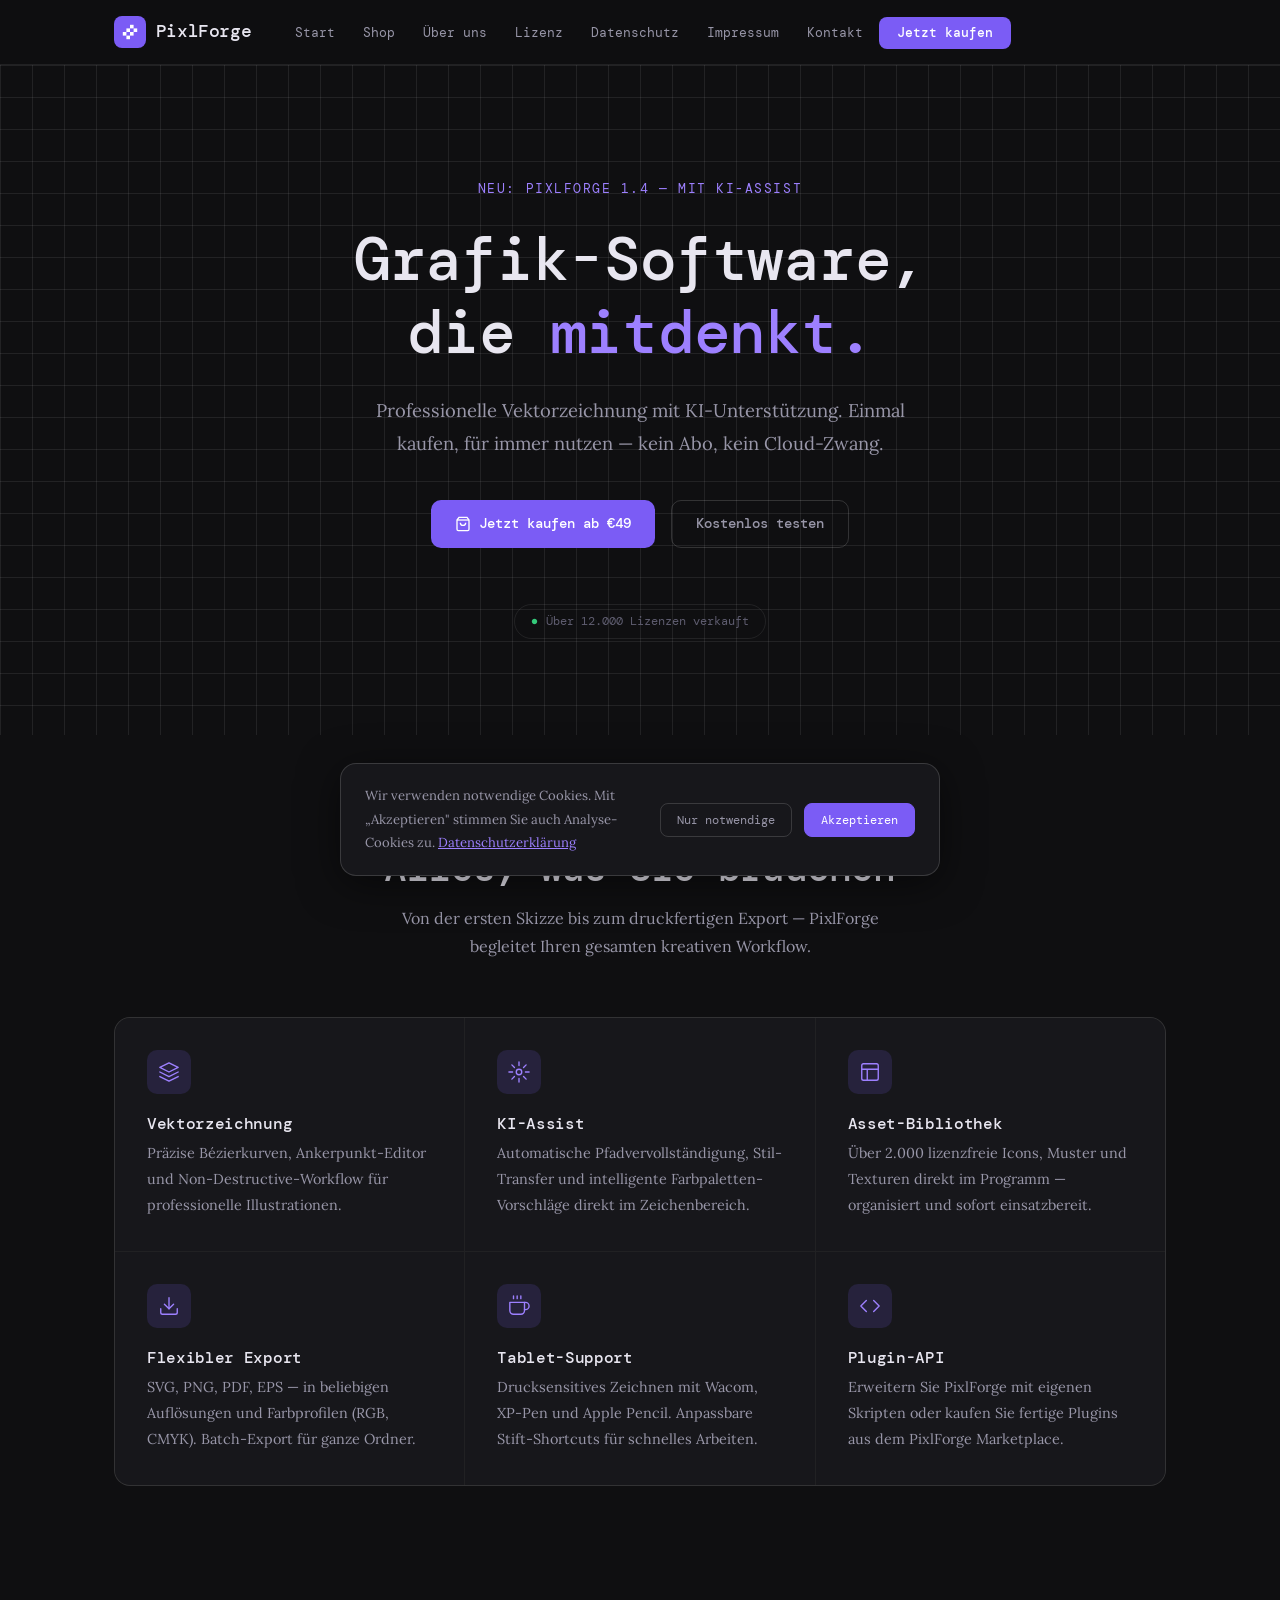
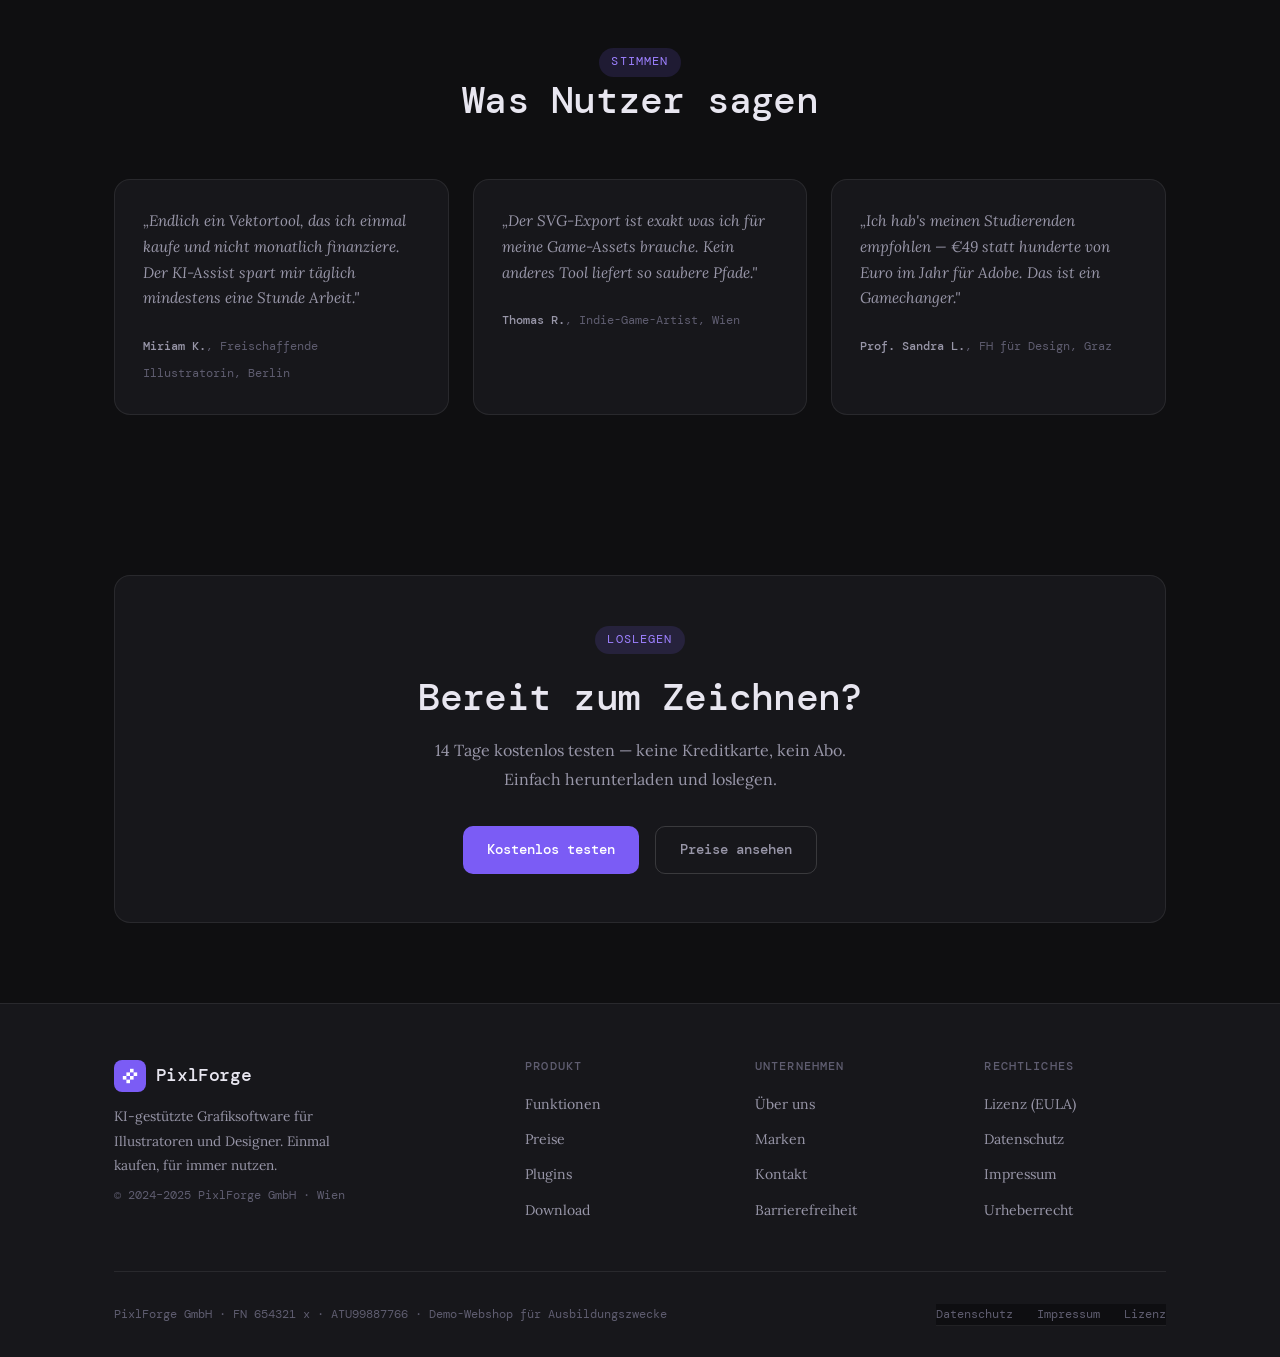
==== index.html @ 5d40f2c4 "Add files via upload zweiter upload" ====
<!DOCTYPE html>
<html lang="de">
<head>
  <meta charset="UTF-8">
  <meta name="viewport" content="width=device-width, initial-scale=1.0">
  <title>PixlForge – KI-Grafiksoftware für Illustratoren</title>
  <meta name="description" content="PixlForge ist eine KI-gestützte Vektorgrafik-Software für Illustratoren, Designer und Game-Artists. Einmaliger Kauf, kein Abo.">
  <meta name="theme-color" content="#7b5cf5">

  <!-- Open Graph -->
  <meta property="og:title"       content="PixlForge – KI-Grafiksoftware">
  <meta property="og:description" content="Professionelle Vektorzeichnung mit KI-Assist. Einmal kaufen, für immer nutzen.">
  <meta property="og:type"        content="website">
  <meta property="og:locale"      content="de_AT">

  <!-- Fonts -->
  <link rel="preconnect" href="https://fonts.googleapis.com">
  <link rel="preconnect" href="https://fonts.gstatic.com" crossorigin>
  <link href="https://fonts.googleapis.com/css2?family=DM+Mono:wght@300;400;500&family=Lora:ital,wght@0,400;0,500;1,400&display=swap" rel="stylesheet">

  <!-- Stylesheet -->
  <link rel="stylesheet" href="css/style.css">
</head>

<body>

<!-- ═══════════════════════════════════════════════════════════════
     SKIP LINK (WCAG 2.2 AA — 2.4.1)
═══════════════════════════════════════════════════════════════ -->
<a class="skip-link" href="#main-content">Zum Hauptinhalt springen</a>

<!-- ═══════════════════════════════════════════════════════════════
     NAVIGATION
═══════════════════════════════════════════════════════════════ -->
<nav role="navigation" aria-label="Hauptnavigation">
  <div class="nav-inner">
    <a class="nav-logo" href="#" onclick="showPage('home')" aria-label="PixlForge – Startseite">
      <div class="nav-logo-icon" aria-hidden="true">
        <svg viewBox="0 0 20 20" xmlns="http://www.w3.org/2000/svg">
          <rect x="2" y="10" width="4" height="4"/>
          <rect x="6"  y="6"  width="4" height="4"/>
          <rect x="10" y="2"  width="4" height="4"/>
          <rect x="14" y="6"  width="4" height="4"/>
          <rect x="10" y="10" width="4" height="4"/>
          <rect x="6"  y="14" width="4" height="4"/>
        </svg>
      </div>
      PixlForge
    </a>

    <button class="nav-toggle"
            aria-expanded="false"
            aria-controls="nav-links"
            aria-label="Menü öffnen"
            onclick="toggleNav(this)">☰</button>

    <ul class="nav-links" id="nav-links" role="list">
      <li><a href="#" data-page="home"        onclick="showPage('home')"        aria-current="page">Start</a></li>
      <li><a href="#" data-page="shop"        onclick="showPage('shop')">Shop</a></li>
      <li><a href="#" data-page="about"       onclick="showPage('about')">Über uns</a></li>
      <li><a href="#" data-page="lizenz"      onclick="showPage('lizenz')">Lizenz</a></li>
      <li><a href="#" data-page="datenschutz" onclick="showPage('datenschutz')">Datenschutz</a></li>
      <li><a href="#" data-page="impressum"   onclick="showPage('impressum')">Impressum</a></li>
      <li><a href="#" data-page="kontakt"     onclick="showPage('kontakt')">Kontakt</a></li>
      <li><a href="#" class="nav-cta"         onclick="showPage('shop')">Jetzt kaufen</a></li>
    </ul>
  </div>
</nav>

<!-- ═══════════════════════════════════════════════════════════════
     MAIN
═══════════════════════════════════════════════════════════════ -->
<main id="main-content">

<!-- ╔═══════════════════════════════════════════════════════════╗
     ║  PAGE: HOME                                               ║
     ╚═══════════════════════════════════════════════════════════╝ -->
<div id="page-home" class="page active" role="region" aria-label="Startseite">

  <!-- Hero -->
  <div class="pixel-bg">
    <section class="hero container">
      <p class="hero-eyebrow" aria-label="Neuigkeit">Neu: PixlForge 1.4 — mit KI-Assist</p>
      <h1>Grafik-Software,<br>die <em>mitdenkt.</em></h1>
      <p class="hero-sub">
        Professionelle Vektorzeichnung mit KI-Unterstützung.
        Einmal kaufen, für immer nutzen — kein Abo, kein Cloud-Zwang.
      </p>
      <div class="hero-actions">
        <a href="#" class="btn btn-primary" onclick="showPage('shop')">
          <svg width="16" height="16" viewBox="0 0 24 24" fill="none" stroke="currentColor" stroke-width="2" aria-hidden="true">
            <path d="M6 2L3 6v14a2 2 0 002 2h14a2 2 0 002-2V6l-3-4z"/>
            <line x1="3" y1="6" x2="21" y2="6"/>
            <path d="M16 10a4 4 0 01-8 0"/>
          </svg>
          Jetzt kaufen ab €49
        </a>
        <a href="#" class="btn btn-ghost" onclick="showPage('shop')">Kostenlos testen</a>
      </div>
      <div class="hero-badge" role="note">
        <span class="dot" aria-hidden="true">●</span>
        <span class="sr-only">Status:</span>
        Über 12.000 Lizenzen verkauft
      </div>
    </section>
  </div>

  <!-- Features -->
  <section>
    <div class="container">
      <div class="section-header">
        <p class="label" aria-hidden="true">Funktionen</p>
        <h2>Alles, was Sie brauchen</h2>
        <p>Von der ersten Skizze bis zum druckfertigen Export — PixlForge begleitet Ihren gesamten kreativen Workflow.</p>
      </div>
      <div class="feature-grid" role="list">

        <article class="feature-card" role="listitem">
          <div class="feature-icon" aria-hidden="true">
            <svg viewBox="0 0 24 24"><path d="M12 2L2 7l10 5 10-5-10-5z"/><path d="M2 17l10 5 10-5"/><path d="M2 12l10 5 10-5"/></svg>
          </div>
          <h3>Vektorzeichnung</h3>
          <p>Präzise Bézierkurven, Ankerpunkt-Editor und Non-Destructive-Workflow für professionelle Illustrationen.</p>
        </article>

        <article class="feature-card" role="listitem">
          <div class="feature-icon" aria-hidden="true">
            <svg viewBox="0 0 24 24"><circle cx="12" cy="12" r="3"/><path d="M12 1v4M12 19v4M4.22 4.22l2.83 2.83M16.95 16.95l2.83 2.83M1 12h4M19 12h4M4.22 19.78l2.83-2.83M16.95 7.05l2.83-2.83"/></svg>
          </div>
          <h3>KI-Assist</h3>
          <p>Automatische Pfadvervollständigung, Stil-Transfer und intelligente Farbpaletten-Vorschläge direkt im Zeichenbereich.</p>
        </article>

        <article class="feature-card" role="listitem">
          <div class="feature-icon" aria-hidden="true">
            <svg viewBox="0 0 24 24"><rect x="3" y="3" width="18" height="18" rx="2"/><path d="M3 9h18M9 21V9"/></svg>
          </div>
          <h3>Asset-Bibliothek</h3>
          <p>Über 2.000 lizenzfreie Icons, Muster und Texturen direkt im Programm — organisiert und sofort einsatzbereit.</p>
        </article>

        <article class="feature-card" role="listitem">
          <div class="feature-icon" aria-hidden="true">
            <svg viewBox="0 0 24 24"><path d="M21 15v4a2 2 0 01-2 2H5a2 2 0 01-2-2v-4"/><polyline points="7 10 12 15 17 10"/><line x1="12" y1="15" x2="12" y2="3"/></svg>
          </div>
          <h3>Flexibler Export</h3>
          <p>SVG, PNG, PDF, EPS — in beliebigen Auflösungen und Farbprofilen (RGB, CMYK). Batch-Export für ganze Ordner.</p>
        </article>

        <article class="feature-card" role="listitem">
          <div class="feature-icon" aria-hidden="true">
            <svg viewBox="0 0 24 24"><path d="M18 8h1a4 4 0 010 8h-1"/><path d="M2 8h16v9a4 4 0 01-4 4H6a4 4 0 01-4-4V8z"/><line x1="6" y1="1" x2="6" y2="4"/><line x1="10" y1="1" x2="10" y2="4"/><line x1="14" y1="1" x2="14" y2="4"/></svg>
          </div>
          <h3>Tablet-Support</h3>
          <p>Drucksensitives Zeichnen mit Wacom, XP-Pen und Apple Pencil. Anpassbare Stift-Shortcuts für schnelles Arbeiten.</p>
        </article>

        <article class="feature-card" role="listitem">
          <div class="feature-icon" aria-hidden="true">
            <svg viewBox="0 0 24 24"><polyline points="16 18 22 12 16 6"/><polyline points="8 6 2 12 8 18"/></svg>
          </div>
          <h3>Plugin-API</h3>
          <p>Erweitern Sie PixlForge mit eigenen Skripten oder kaufen Sie fertige Plugins aus dem PixlForge Marketplace.</p>
        </article>

      </div>
    </div>
  </section>

  <!-- Testimonials -->
  <section>
    <div class="container">
      <div class="section-header">
        <p class="label" aria-hidden="true">Stimmen</p>
        <h2>Was Nutzer sagen</h2>
      </div>
      <div class="testimonial-grid">
        <article class="testimonial">
          <blockquote>„Endlich ein Vektortool, das ich einmal kaufe und nicht monatlich finanziere. Der KI-Assist spart mir täglich mindestens eine Stunde Arbeit."</blockquote>
          <cite><strong>Miriam K.</strong>, Freischaffende Illustratorin, Berlin</cite>
        </article>
        <article class="testimonial">
          <blockquote>„Der SVG-Export ist exakt was ich für meine Game-Assets brauche. Kein anderes Tool liefert so saubere Pfade."</blockquote>
          <cite><strong>Thomas R.</strong>, Indie-Game-Artist, Wien</cite>
        </article>
        <article class="testimonial">
          <blockquote>„Ich hab's meinen Studierenden empfohlen — €49 statt hunderte von Euro im Jahr für Adobe. Das ist ein Gamechanger."</blockquote>
          <cite><strong>Prof. Sandra L.</strong>, FH für Design, Graz</cite>
        </article>
      </div>
    </div>
  </section>

  <!-- CTA -->
  <section>
    <div class="container">
      <div style="background:var(--bg2);border:1px solid var(--border);border-radius:var(--radius-lg);padding:3rem;text-align:center;">
        <p class="label" aria-hidden="true">Loslegen</p>
        <h2 style="margin-bottom:1rem;color:var(--text);">Bereit zum Zeichnen?</h2>
        <p style="max-width:420px;margin:0 auto 2rem;">14 Tage kostenlos testen — keine Kreditkarte, kein Abo. Einfach herunterladen und loslegen.</p>
        <div style="display:flex;gap:1rem;justify-content:center;flex-wrap:wrap;">
          <a href="#" class="btn btn-primary" onclick="showPage('shop')">Kostenlos testen</a>
          <a href="#" class="btn btn-ghost"   onclick="showPage('shop')">Preise ansehen</a>
        </div>
      </div>
    </div>
  </section>

</div><!-- /page-home -->


<!-- ╔═══════════════════════════════════════════════════════════╗
     ║  PAGE: SHOP                                               ║
     ╚═══════════════════════════════════════════════════════════╝ -->
<div id="page-shop" class="page" role="region" aria-label="Shop">
  <section>
    <div class="container">
      <div class="section-header" style="padding-top:3rem;">
        <p class="label" aria-hidden="true">Lizenzen</p>
        <h1 style="font-size:clamp(1.8rem,4vw,2.8rem);">Wählen Sie Ihre Lizenz</h1>
        <p>Einmaliger Kauf — Sie besitzen die Software dauerhaft. Keine Abo-Fallen, keine versteckten Kosten.</p>
      </div>

      <div class="pricing-grid">

        <!-- Starter -->
        <div class="pricing-card">
          <p class="pricing-name">Starter</p>
          <p class="pricing-price"><sup>€</sup>49</p>
          <p class="pricing-note">einmalig · 1 Gerät · Privatnutzung</p>
          <div class="pricing-divider" aria-hidden="true"></div>
          <ul class="pricing-features" aria-label="Starter-Funktionen">
            <li class="yes"><span class="icon" aria-hidden="true">✓</span>Alle Kern-Zeichenwerkzeuge</li>
            <li class="yes"><span class="icon" aria-hidden="true">✓</span>SVG, PNG, PDF Export</li>
            <li class="yes"><span class="icon" aria-hidden="true">✓</span>Asset-Bibliothek (Basis)</li>
            <li class="yes"><span class="icon" aria-hidden="true">✓</span>Tablet-Support</li>
            <li class="yes"><span class="icon" aria-hidden="true">✓</span>12 Monate kostenlose Updates</li>
            <li class="no" ><span class="icon" aria-hidden="true">–</span>KI-Assist nicht enthalten</li>
            <li class="no" ><span class="icon" aria-hidden="true">–</span>Plugin-API nicht enthalten</li>
            <li class="no" ><span class="icon" aria-hidden="true">–</span>Kommerzielle Nutzung ausgeschlossen</li>
          </ul>
          <button class="btn btn-ghost" onclick="handlePurchase('Starter', 49)" aria-label="Starter-Lizenz für €49 kaufen">Starter kaufen</button>
        </div>

        <!-- Pro -->
        <div class="pricing-card featured">
          <div class="pricing-badge" aria-label="Empfohlenes Paket">Empfohlen</div>
          <p class="pricing-name">Pro</p>
          <p class="pricing-price"><sup>€</sup>79</p>
          <p class="pricing-note">einmalig · 2 Geräte · inkl. kommerzielle Nutzung</p>
          <div class="pricing-divider" aria-hidden="true"></div>
          <ul class="pricing-features" aria-label="Pro-Funktionen">
            <li class="yes"><span class="icon" aria-hidden="true">✓</span>Alle Starter-Funktionen</li>
            <li class="yes"><span class="icon" aria-hidden="true">✓</span>KI-Assist (vollständig)</li>
            <li class="yes"><span class="icon" aria-hidden="true">✓</span>Plugin-API-Zugang</li>
            <li class="yes"><span class="icon" aria-hidden="true">✓</span>Asset-Bibliothek (komplett)</li>
            <li class="yes"><span class="icon" aria-hidden="true">✓</span>Kommerzielle Nutzung inklusive</li>
            <li class="yes"><span class="icon" aria-hidden="true">✓</span>24 Monate kostenlose Updates</li>
            <li class="yes"><span class="icon" aria-hidden="true">✓</span>Prioritäts-Support per E-Mail</li>
          </ul>
          <button class="btn btn-primary" onclick="handlePurchase('Pro', 79)" aria-label="Pro-Lizenz für €79 kaufen">Pro kaufen</button>
        </div>

      </div>

      <!-- Plugins -->
      <div style="margin-top:4rem;">
        <h2 style="font-size:1.4rem;margin-bottom:0.5rem;color:var(--text);">Plugins &amp; Erweiterungen</h2>
        <p>Erweitern Sie PixlForge Pro mit spezialisierten Werkzeugen. Einmaliger Kauf pro Plugin.</p>
        <div class="plugin-grid" role="list">
          <div class="plugin-card" role="listitem"><div class="plugin-icon" aria-hidden="true">📐</div><div><p class="plugin-name">Isometrie-Pack</p><p class="plugin-price">€9,99</p></div></div>
          <div class="plugin-card" role="listitem"><div class="plugin-icon" aria-hidden="true">🎮</div><div><p class="plugin-name">Pixel-Art-Modus</p><p class="plugin-price">€7,99</p></div></div>
          <div class="plugin-card" role="listitem"><div class="plugin-icon" aria-hidden="true">📦</div><div><p class="plugin-name">3D-Mockup-Tool</p><p class="plugin-price">€14,99</p></div></div>
          <div class="plugin-card" role="listitem"><div class="plugin-icon" aria-hidden="true">🔤</div><div><p class="plugin-name">Font-Manager Pro</p><p class="plugin-price">€5,99</p></div></div>
        </div>
      </div>

      <!-- System requirements -->
      <div style="margin-top:3.5rem;background:var(--bg2);border:1px solid var(--border);border-radius:var(--radius-lg);padding:2rem;">
        <h2 style="font-size:1.2rem;margin-bottom:1.25rem;color:var(--text);">Systemanforderungen</h2>
        <div style="display:grid;grid-template-columns:1fr 1fr;gap:2rem;">
          <div>
            <h3 style="font-size:0.85rem;margin-bottom:0.75rem;color:var(--text);">Windows</h3>
            <ul style="list-style:none;font-size:0.85rem;color:var(--text2);display:flex;flex-direction:column;gap:0.4rem;">
              <li>Windows 10 (64-bit) oder neuer</li>
              <li>4 GB RAM (8 GB empfohlen)</li>
              <li>2 GB freier Speicherplatz</li>
              <li>OpenGL 3.3 kompatible GPU</li>
            </ul>
          </div>
          <div>
            <h3 style="font-size:0.85rem;margin-bottom:0.75rem;color:var(--text);">macOS</h3>
            <ul style="list-style:none;font-size:0.85rem;color:var(--text2);display:flex;flex-direction:column;gap:0.4rem;">
              <li>macOS 12 Monterey oder neuer</li>
              <li>4 GB RAM (8 GB empfohlen)</li>
              <li>2 GB freier Speicherplatz</li>
              <li>Apple Silicon &amp; Intel unterstützt</li>
            </ul>
          </div>
        </div>
      </div>

      <!-- Purchase success -->
      <div id="purchase-success" class="purchase-success" role="status" aria-live="polite">
        <p>✓ Kauf erfolgreich (Demo)! Lizenzdaten wurden an Ihre E-Mail gesendet.</p>
      </div>

    </div>
  </section>
</div><!-- /page-shop -->


<!-- ╔═══════════════════════════════════════════════════════════╗
     ║  PAGE: ABOUT  (Aufgabe 2 + 3)                            ║
     ╚═══════════════════════════════════════════════════════════╝ -->
<div id="page-about" class="page" role="region" aria-label="Über uns">

  <!-- Hero -->
  <div class="pixel-bg">
    <section style="padding:5rem 0 3rem;">
      <div class="container">
        <p class="label" aria-hidden="true">Unser Unternehmen</p>
        <h1 style="font-size:clamp(1.8rem,4vw,2.8rem);">Über PixlForge</h1>
        <p style="max-width:560px;margin-top:0.75rem;">Wir sind ein sechsköpfiges Team aus Wien, das Software baut, die Kreative wirklich brauchen — nicht Software, die Konzerninteressen bedient.</p>
      </div>
    </section>
  </div>

  <!-- Story + Values -->
  <section>
    <div class="container">
      <div class="about-intro">
        <div>
          <h2 style="font-size:1.6rem;margin-bottom:1rem;color:var(--text);">Unsere Geschichte</h2>
          <p>PixlForge GmbH wurde 2024 von einem Team aus Illustratoren und Softwareentwicklern gegründet, die genug von teuren Abonnements hatten. Unser Ziel: professionelle Kreativsoftware zu fairen, transparenten Bedingungen.</p>
          <p>Heute vertrauen über 12.000 Kreative in der DACH-Region auf PixlForge für ihre tägliche Arbeit.</p>
        </div>
        <div>
          <h2 style="font-size:1.6rem;margin-bottom:1rem;color:var(--text);">Unsere Werte</h2>
          <ul style="list-style:none;display:flex;flex-direction:column;gap:0.75rem;">
            <li style="display:flex;gap:0.75rem;font-size:0.9rem;color:var(--text2);"><span style="color:var(--accent2);font-family:var(--mono);font-size:0.85rem;flex-shrink:0;">01</span>Software muss offline funktionieren</li>
            <li style="display:flex;gap:0.75rem;font-size:0.9rem;color:var(--text2);"><span style="color:var(--accent2);font-family:var(--mono);font-size:0.85rem;flex-shrink:0;">02</span>Einmal kaufen, für immer nutzen</li>
            <li style="display:flex;gap:0.75rem;font-size:0.9rem;color:var(--text2);"><span style="color:var(--accent2);font-family:var(--mono);font-size:0.85rem;flex-shrink:0;">03</span>Keine Telemetrie ohne Zustimmung</li>
            <li style="display:flex;gap:0.75rem;font-size:0.9rem;color:var(--text2);"><span style="color:var(--accent2);font-family:var(--mono);font-size:0.85rem;flex-shrink:0;">04</span>Open Formats — Ihre Daten gehören Ihnen</li>
            <li style="display:flex;gap:0.75rem;font-size:0.9rem;color:var(--text2);"><span style="color:var(--accent2);font-family:var(--mono);font-size:0.85rem;flex-shrink:0;">05</span>Barrierefreiheit ist kein Bonus, sondern Pflicht</li>
          </ul>
        </div>
      </div>
    </div>
  </section>

  <div class="divider"></div>

  <!-- MARKEN (Aufgabe 3) -->
  <section>
    <div class="container">
      <p class="label" aria-hidden="true">Aufgabe 3 — Markenrecht</p>
      <h2 style="margin-bottom:0.5rem;">Unsere Marken</h2>
      <p style="margin-bottom:0.25rem;">PixlForge GmbH verwendet drei eingetragene Markenformen, die beim EUIPO angemeldet sind.</p>
      <p style="margin-bottom:2rem;font-family:var(--mono);font-size:0.8rem;color:var(--text3);">Nizza-Klassen: 9 · 41 · 42</p>

      <div class="brand-showcase">

        <article class="brand-card">
          <div class="brand-visual" aria-label="Wortbildmarke PixlForge">
            <div style="display:flex;align-items:center;gap:0.7rem;">
              <div style="width:38px;height:38px;background:var(--accent);border-radius:9px;display:flex;align-items:center;justify-content:center;">
                <svg width="22" height="22" viewBox="0 0 20 20" fill="#fff" aria-hidden="true">
                  <rect x="2" y="10" width="4" height="4"/><rect x="6" y="6" width="4" height="4"/>
                  <rect x="10" y="2" width="4" height="4"/><rect x="14" y="6" width="4" height="4"/>
                  <rect x="10" y="10" width="4" height="4"/><rect x="6" y="14" width="4" height="4"/>
                </svg>
              </div>
              <span class="brand-wordmark">Pixl<em>Forge</em></span>
            </div>
          </div>
          <div>
            <p class="brand-meta">Markenform 1</p>
            <h3>Wortbildmarke</h3>
            <p>Kombination aus Schriftzug „PixlForge" (DM Mono) und Pixel-Amboss-Icon. Der Amboss symbolisiert Handwerk und Präzision; die Pixel-Textur verweist auf digitale Kreativarbeit. Klassen 9, 41, 42.</p>
            <p style="margin-top:0.5rem;font-family:var(--mono);font-size:0.75rem;color:var(--text3);">EUIPO fiktiv · EM-00123456</p>
          </div>
        </article>

        <article class="brand-card">
          <div class="brand-visual" aria-label="Bildmarke: Pixel-Amboss-Icon">
            <div style="display:flex;flex-direction:column;align-items:center;gap:0.5rem;">
              <div class="brand-img-only">
                <svg viewBox="0 0 20 20" fill="#fff" aria-hidden="true">
                  <rect x="2" y="10" width="4" height="4"/><rect x="6" y="6" width="4" height="4"/>
                  <rect x="10" y="2" width="4" height="4"/><rect x="14" y="6" width="4" height="4"/>
                  <rect x="10" y="10" width="4" height="4"/><rect x="6" y="14" width="4" height="4"/>
                </svg>
              </div>
              <span style="font-family:var(--mono);font-size:0.7rem;color:var(--text3);">Icon-only</span>
            </div>
          </div>
          <div>
            <p class="brand-meta">Markenform 2</p>
            <h3>Bildmarke</h3>
            <p>Das Pixel-Amboss-Icon als eigenständige Marke ohne begleitenden Text. Wird als App-Icon, Favicon und auf physischen Materialien eingesetzt. Klassen 9, 41, 42.</p>
            <p style="margin-top:0.5rem;font-family:var(--mono);font-size:0.75rem;color:var(--text3);">EUIPO fiktiv · EM-00123457</p>
          </div>
        </article>

        <article class="brand-card">
          <div class="brand-visual" aria-label="Farbmarke Indigo-Violett #7B5CF5">
            <div style="display:flex;flex-direction:column;align-items:center;gap:0.5rem;">
              <div class="color-swatch" role="img" aria-label="Markenfarbe #7B5CF5"></div>
              <span style="font-family:var(--mono);font-size:0.72rem;color:var(--text3);">#7B5CF5 · Pantone 2103 C</span>
            </div>
          </div>
          <div>
            <p class="brand-meta">Markenform 3</p>
            <h3>Farbmarke</h3>
            <p>Indigo-Violett (#7B5CF5, Pantone 2103 C) als eingetragene Markenfarbe. Wird konsistent auf allen Produktoberflächen eingesetzt und ist nicht mit Adobe-, Figma- oder Affinity-Farben verwechselbar.</p>
            <p style="margin-top:0.5rem;font-family:var(--mono);font-size:0.75rem;color:var(--text3);">EUIPO fiktiv · EM-00123458</p>
          </div>
        </article>

      </div>

      <!-- Nizza -->
      <h2 style="font-size:1.3rem;margin-top:3.5rem;margin-bottom:0.5rem;color:var(--text);">Nizza-Klassifikation</h2>
      <table class="nizza-table" aria-label="Nizza-Klassifikation">
        <thead><tr><th scope="col">Klasse</th><th scope="col">Bezeichnung</th><th scope="col">Relevanz</th></tr></thead>
        <tbody>
          <tr><td>9</td> <td>Computer- und Wissenschaftsgeräte, Software</td><td>Kernsoftware, herunterladbare Programme, Plugins</td></tr>
          <tr><td>41</td><td>Erziehung, Ausbildung, Unterhaltung</td>         <td>Online-Tutorials, Video-Kurse, Schulungsunterlagen</td></tr>
          <tr><td>42</td><td>Wissenschaftliche und technologische Dienstleistungen</td><td>Plugin-as-a-Service, Lizenzserver, Software-Updates</td></tr>
        </tbody>
      </table>
    </div>
  </section>

  <div class="divider"></div>

  <!-- MEDIENNACHWEISE (Aufgabe 2) -->
  <section>
    <div class="container">
      <p class="label" aria-hidden="true">Aufgabe 2 — Urheberrecht</p>
      <h2 style="margin-bottom:0.75rem;">Mediennachweise &amp; Lizenzen</h2>
      <p style="margin-bottom:1.5rem;">Alle auf dieser Website verwendeten Medien sind für gewerbliche Nutzung lizenziert oder Eigentum der PixlForge GmbH.</p>

      <div class="info-box">
        <p><strong>Grundsatz:</strong> Eigens erstellte Inhalte (Texte, Illustrationen, Markenelemente) sind Eigentum der PixlForge GmbH. Alle Rechte vorbehalten. Drittinhalte sind nachfolgend dokumentiert.</p>
      </div>

      <h3 style="font-size:1.05rem;margin:2rem 0 0.75rem;color:var(--text);">Schriftarten</h3>
      <div class="table-scroll">
        <table class="media-table" aria-label="Schriftarten-Lizenzen">
          <thead><tr><th scope="col">Schrift</th><th scope="col">Hersteller</th><th scope="col">Lizenz</th><th scope="col">Quelle</th></tr></thead>
          <tbody>
            <tr><td>DM Mono</td><td>Colophon Foundry / Google</td><td>SIL Open Font License 1.1</td><td>Google Fonts</td></tr>
            <tr><td>Lora</td>   <td>Cyreal / Google</td>           <td>SIL Open Font License 1.1</td><td>Google Fonts</td></tr>
          </tbody>
        </table>
      </div>

      <h3 style="font-size:1.05rem;margin:2rem 0 0.75rem;color:var(--text);">Icons &amp; Grafiken</h3>
      <div class="table-scroll">
        <table class="media-table" aria-label="Icons und Grafiken">
          <thead><tr><th scope="col">Element</th><th scope="col">Urheber</th><th scope="col">Lizenz</th><th scope="col">Anpassung</th></tr></thead>
          <tbody>
            <tr><td>SVG-Icons (Nav, Features)</td><td>PixlForge GmbH</td><td>Alle Rechte vorbehalten</td><td>—</td></tr>
            <tr><td>Pixel-Amboss Markenicon</td>  <td>PixlForge GmbH</td><td>Eingetragene Bildmarke (fiktiv)</td><td>—</td></tr>
            <tr><td>Feather Icons (Basis)</td>     <td>Cole Bemis</td>    <td>MIT License</td><td>Stroke-Width, Farbe angepasst</td></tr>
          </tbody>
        </table>
      </div>

      <h3 style="font-size:1.05rem;margin:2rem 0 0.75rem;color:var(--text);">Texte</h3>
      <div class="table-scroll">
        <table class="media-table" aria-label="Texte">
          <thead><tr><th scope="col">Inhalt</th><th scope="col">Autor</th><th scope="col">Lizenz</th></tr></thead>
          <tbody>
            <tr><td>Alle Website-Texte</td><td>PixlForge GmbH</td><td>Alle Rechte vorbehalten</td></tr>
            <tr><td>Testimonials (fiktiv, Demo)</td><td>PixlForge GmbH</td><td>Alle Rechte vorbehalten · Keine echten Personen</td></tr>
          </tbody>
        </table>
      </div>

      <h3 style="font-size:1.05rem;margin:2rem 0 0.75rem;color:var(--text);">Musik &amp; Sounds</h3>
      <div class="table-scroll">
        <table class="media-table" aria-label="Musik und Sounds">
          <thead><tr><th scope="col">Element</th><th scope="col">Urheber</th><th scope="col">Lizenz</th><th scope="col">Quelle</th></tr></thead>
          <tbody>
            <tr><td>UI-Soundeffekte</td>         <td>PixlForge GmbH</td><td>Alle Rechte vorbehalten</td><td>Eigenproduktion</td></tr>
            <tr><td>Demo-Video Hintergrundmusik</td><td>Kevin MacLeod</td><td>CC BY 4.0</td><td>incompetech.com</td></tr>
          </tbody>
        </table>
      </div>

      <div class="warning-box" style="margin-top:1.5rem;">
        <p><strong>Hinweis:</strong> Diese Website enthält keine eingebetteten Videos oder Bilder von Drittanbietern. Alle visuellen Elemente wurden eigenständig erstellt oder sind durch oben genannte Lizenzen gedeckt.</p>
      </div>
    </div>
  </section>

  <div class="divider"></div>

  <!-- Team -->
  <section>
    <div class="container">
      <h2 style="margin-bottom:2rem;color:var(--text);">Das Team</h2>
      <div class="team-grid" role="list">
        <article class="team-card" role="listitem"><div class="team-avatar" aria-hidden="true">AH</div><h3>Anna Hofer</h3>   <p>Geschäftsführerin &amp; Co-Founderin</p></article>
        <article class="team-card" role="listitem"><div class="team-avatar" aria-hidden="true">MK</div><h3>Markus Kern</h3>  <p>CTO &amp; Co-Founder</p></article>
        <article class="team-card" role="listitem"><div class="team-avatar" aria-hidden="true">LB</div><h3>Lena Berger</h3>  <p>Lead Designer</p></article>
        <article class="team-card" role="listitem"><div class="team-avatar" aria-hidden="true">TP</div><h3>Thomas Pichler</h3><p>Senior Developer</p></article>
        <article class="team-card" role="listitem"><div class="team-avatar" aria-hidden="true">SR</div><h3>Sara Reiter</h3>  <p>Community &amp; Support</p></article>
        <article class="team-card" role="listitem"><div class="team-avatar" aria-hidden="true">FW</div><h3>Felix Wagner</h3> <p>KI-Forschung &amp; Entwicklung</p></article>
      </div>
    </div>
  </section>

  <div class="divider"></div>

  <!-- Barrierefreiheitserklärung (Aufgabe 1) -->
  <section>
    <div class="container-narrow">
      <p class="label" aria-hidden="true">Aufgabe 1 — WCAG 2.2 AA</p>
      <h2 style="margin-bottom:1rem;color:var(--text);">Barrierefreiheitserklärung</h2>
      <div class="a11y-status" role="status">
        <div class="a11y-dot" aria-hidden="true"></div>
        <p>Diese Website ist konform mit WCAG 2.2 Konformitätsstufe AA.</p>
      </div>
      <div class="legal-body" style="padding-bottom:0;">
        <h2>Geltungsbereich</h2>
        <p>Diese Erklärung gilt für <strong>pixlforge.at</strong> (Demo-Webshop) der PixlForge GmbH, Wien.</p>
        <h2>Stand der Konformität</h2>
        <p>Die Website ist <strong>vollständig konform</strong> mit WCAG 2.2 Stufe AA. Umgesetzte Maßnahmen:</p>
        <ul>
          <li><strong>Wahrnehmbar:</strong> Alle Icons haben Alternativtexte. Farbkontraste ≥ 4,5:1 (Text) und ≥ 3:1 (UI). Schriftgrößen sind relativ (rem/clamp).</li>
          <li><strong>Bedienbar:</strong> Vollständige Tastaturbedienbarkeit. Skip-Link vorhanden. Sichtbarer Fokusindikator (2px solid Indigo). Keine Zeitbeschränkungen.</li>
          <li><strong>Verständlich:</strong> <code>lang="de"</code> gesetzt. Formulare mit Labels. Konsistente Navigation. Klare Fehlermeldungen.</li>
          <li><strong>Robust:</strong> Semantisches HTML5. Korrekte ARIA-Landmarks. Kompatibel mit NVDA, JAWS, VoiceOver.</li>
        </ul>
        <h2>WCAG 2.2 Neue Kriterien (AA)</h2>
        <ul>
          <li><strong>2.4.11 Fokus nicht verdeckt:</strong> Sticky-Nav verdeckt keine fokussierten Elemente.</li>
          <li><strong>2.5.7 Ziehbewegungen:</strong> Kein Drag-and-Drop ohne Alternative.</li>
          <li><strong>2.5.8 Zielgröße:</strong> Alle Buttons ≥ 24×24 px.</li>
          <li><strong>3.2.6 Konsistente Hilfe:</strong> Kontakt über Navigation erreichbar.</li>
          <li><strong>3.3.7 Redundante Eingabe:</strong> Keine redundante Dateneingabe erforderlich.</li>
          <li><strong>3.3.8 Zugängliche Authentifizierung:</strong> Kein CAPTCHA, keine kognitiven Aufgaben bei Anmeldung.</li>
        </ul>
        <h2>Feedback &amp; Kontakt</h2>
        <p>Barrieren melden: <a href="mailto:a11y@pixlforge.at">a11y@pixlforge.at</a></p>
        <h2>Durchsetzungsverfahren</h2>
        <p>Zuständige Überwachungsstelle: <a href="https://www.bka.gv.at" target="_blank" rel="noopener noreferrer">Bundeskanzleramt Österreich (bka.gv.at)</a></p>
        <p style="margin-top:1.5rem;font-family:var(--mono);font-size:0.78rem;color:var(--text3);">Erstellungsdatum: Mai 2025 · Nächste Prüfung: Mai 2026</p>
      </div>
    </div>
  </section>

</div><!-- /page-about -->


<!-- ╔═══════════════════════════════════════════════════════════╗
     ║  PAGE: LIZENZ  (Aufgabe 4)                               ║
     ╚═══════════════════════════════════════════════════════════╝ -->
<div id="page-lizenz" class="page" role="region" aria-label="Lizenz">
  <div class="container-narrow">
    <div class="legal-header">
      <p class="label" aria-hidden="true">Aufgabe 4 — Lizenzrecht</p>
      <h1>Lizenzvereinbarung</h1>
      <p>End User License Agreement (EULA) · Version 2.1 · Stand: Mai 2025</p>
    </div>
    <div class="legal-body">
      <div class="info-box"><p>Durch den Kauf und/oder die Installation von PixlForge stimmen Sie diesen Lizenzbedingungen zu.</p></div>

      <h2>§ 1 Lizenzgeber</h2>
      <p><strong>PixlForge GmbH</strong>, Mariahilfer Straße 100/15, 1060 Wien, Österreich (fiktiv). Alle Rechte an der Software verbleiben beim Lizenzgeber, soweit nicht ausdrücklich anders geregelt.</p>

      <h2>§ 2 Lizenzumfang — Starter (€49)</h2>
      <p>Nicht-übertragbares, nicht-ausschließliches Nutzungsrecht:</p>
      <ul>
        <li>Installation auf <strong>einem (1) persönlichen Computer</strong></li>
        <li>Nutzung für <strong>private, nicht-kommerzielle Zwecke</strong></li>
        <li>Kostenlose Updates für <strong>12 Monate</strong> ab Kaufdatum</li>
      </ul>
      <p><strong>Nicht enthalten:</strong> Kommerzielle Nutzung, Weitergabe, Nutzung auf mehreren Geräten.</p>

      <h2>§ 3 Lizenzumfang — Pro (€79)</h2>
      <ul>
        <li>Installation auf bis zu <strong>zwei (2) Computern</strong> des Lizenznehmers</li>
        <li>Nutzung für <strong>private und kommerzielle Zwecke</strong></li>
        <li>Verkauf, Lizenzierung und Veröffentlichung erstellter Grafiken</li>
        <li>Zugang zur <strong>Plugin-API</strong></li>
        <li>Kostenlose Updates für <strong>24 Monate</strong></li>
        <li>Prioritäts-Support per E-Mail</li>
      </ul>

      <h2>§ 4 Eigentum an erstellten Werken</h2>
      <p>Mit PixlForge erstellte Grafiken bleiben <strong>vollständiges Eigentum des Lizenznehmers</strong>. PixlForge GmbH beansprucht keinerlei Rechte an nutzererstellten Inhalten. Die kommerzielle Verwertung ist der Pro-Lizenz vorbehalten.</p>

      <h2>§ 5 Rechte, die beim Unternehmen verbleiben</h2>
      <ul>
        <li>Urheberrecht an Software, Quellcode, Algorithmen und Architektur</li>
        <li>Recht zur Vervielfältigung und Verbreitung der Software</li>
        <li>Recht zur Vergabe von Lizenzen an Dritte</li>
        <li>Alle eingetragenen Markenrechte (Wortbildmarke, Bildmarke, Farbmarke)</li>
        <li>Die Asset-Bibliothek darf nicht eigenständig extrahiert oder weiterverkauft werden</li>
      </ul>

      <h2>§ 6 Verbotene Handlungen</h2>
      <ul>
        <li>Dekompilierung, Disassemblierung oder Reverse Engineering</li>
        <li>Umgehung des Kopierschutzes oder Lizenzierungsmechanismus</li>
        <li>Weiterverkauf oder Vermietung ohne schriftliche Genehmigung</li>
        <li>Erstellung von Inhalten, die gegen geltende Gesetze verstoßen</li>
        <li>Nutzung der Starter-Lizenz für kommerzielle Projekte</li>
      </ul>

      <h2>§ 7 Haftungsbeschränkung</h2>
      <div class="warning-box"><p><strong>Hinweis:</strong> Die folgenden Beschränkungen gelten im gesetzlich zulässigen Rahmen des österreichischen und EU-Rechts.</p></div>
      <p>Die Software wird „wie besehen" (as-is) bereitgestellt. PixlForge GmbH übernimmt keine Gewährleistung dafür, dass die Software fehlerfrei funktioniert oder für einen bestimmten Zweck geeignet ist.</p>
      <p>Die Haftung ist auf den Kaufpreis, maximal jedoch <strong>€500</strong> begrenzt. Diese Beschränkung gilt nicht bei Vorsatz oder grober Fahrlässigkeit sowie bei Personenschäden.</p>

      <h2>§ 8 Laufzeit und Kündigung</h2>
      <p>Die Lizenz gilt unbefristet. PixlForge GmbH kann bei Verstoß gegen diese Vereinbarung fristlos kündigen. Der Lizenznehmer ist dann verpflichtet, alle Kopien der Software zu löschen.</p>

      <h2>§ 9 Anwendbares Recht</h2>
      <p>Österreichisches Recht unter Ausschluss des UN-Kaufrechts (CISG). Gerichtsstand Wien. Für Verbraucher gelten die zwingenden Schutzvorschriften des Aufenthaltslandes vorrangig.</p>

      <h2>§ 10 Kontakt</h2>
      <p><a href="mailto:lizenz@pixlforge.at">lizenz@pixlforge.at</a> · PixlForge GmbH, Mariahilfer Straße 100/15, 1060 Wien</p>
    </div>
  </div>
</div><!-- /page-lizenz -->


<!-- ╔═══════════════════════════════════════════════════════════╗
     ║  PAGE: DATENSCHUTZ  (Aufgabe 5)                          ║
     ╚═══════════════════════════════════════════════════════════╝ -->
<div id="page-datenschutz" class="page" role="region" aria-label="Datenschutzerklärung">
  <div class="container-narrow">
    <div class="legal-header">
      <p class="label" aria-hidden="true">Aufgabe 5 — DSGVO</p>
      <h1>Datenschutzerklärung</h1>
      <p>Gemäß DSGVO (EU) 2016/679 und dem österreichischen Datenschutzgesetz (DSG) · Stand: Mai 2025</p>
    </div>
    <div class="legal-body">
      <h2>§ 1 Verantwortlicher</h2>
      <p><strong>PixlForge GmbH</strong><br>Mariahilfer Straße 100/15, 1060 Wien (fiktiv)<br>
      E-Mail: <a href="mailto:datenschutz@pixlforge.at">datenschutz@pixlforge.at</a><br>
      Tel.: +43 1 234 56 78 (fiktiv) · UID: ATU99887766 (fiktiv)</p>

      <h2>§ 2 Datenschutzbeauftragter</h2>
      <p>Aufgrund der Unternehmensgröße (&lt; 250 MA) und fehlender umfangreicher Verarbeitung sensibler Daten ist ein DSB nach Art. 37 DSGVO nicht verpflichtend. Kontakt: <a href="mailto:datenschutz@pixlforge.at">datenschutz@pixlforge.at</a></p>

      <h2>§ 3 Erhobene Daten und Verarbeitungszwecke</h2>

      <h3>3.1 Server-Logs</h3>
      <table>
        <thead><tr><th scope="col">Datum</th><th scope="col">Zweck</th><th scope="col">Rechtsgrundlage</th><th scope="col">Speicherdauer</th></tr></thead>
        <tbody>
          <tr><td>IP-Adresse (anonymisiert)</td><td>Sicherheit, Fehleranalyse</td><td>Art. 6 Abs. 1 lit. f DSGVO</td><td>7 Tage</td></tr>
          <tr><td>Browsertyp, Betriebssystem</td><td>Technische Optimierung</td>  <td>Art. 6 Abs. 1 lit. f DSGVO</td><td>7 Tage</td></tr>
          <tr><td>Referrer-URL</td>             <td>Fehleranalyse</td>             <td>Art. 6 Abs. 1 lit. f DSGVO</td><td>7 Tage</td></tr>
        </tbody>
      </table>

      <h3>3.2 Kaufprozess (Demo)</h3>
      <p><strong>Da es sich um einen Demo-Shop handelt, werden keine Daten gespeichert oder verarbeitet.</strong> Im Produktivbetrieb würden Name und E-Mail zur Lizenzausstellung (Art. 6 Abs. 1 lit. b DSGVO) und Rechnungsdaten für 7 Jahre (UGB) gespeichert.</p>

      <h3>3.3 Kontaktformular</h3>
      <p>Verarbeitet werden: Name, E-Mail, Betreff, Nachricht. Rechtsgrundlage: Art. 6 Abs. 1 lit. b bzw. lit. f DSGVO. Speicherdauer: bis zur Bearbeitung, max. 3 Jahre.</p>

      <h3>3.4 Cookies</h3>
      <table>
        <thead><tr><th scope="col">Cookie</th><th scope="col">Typ</th><th scope="col">Zweck</th><th scope="col">Laufzeit</th></tr></thead>
        <tbody>
          <tr><td>cookie_consent</td>    <td>Notwendig</td>       <td>Speichert Ihre Cookie-Einwilligung</td><td>12 Monate</td></tr>
          <tr><td>session_id</td>        <td>Notwendig</td>       <td>Session-Verwaltung (Demo)</td>         <td>Session</td></tr>
          <tr><td>_pf_analytics (Demo)</td><td>Analyse (opt-in)</td><td>Anonyme Nutzungsstatistiken (Matomo)</td><td>13 Monate</td></tr>
        </tbody>
      </table>
      <p>Analyse-Cookies werden nur nach Einwilligung gesetzt (Art. 6 Abs. 1 lit. a DSGVO). Widerruf jederzeit möglich.</p>

      <h3>3.5 Analyse-Tool (Matomo)</h3>
      <p>Im Produktivbetrieb: Matomo selbstgehostet (EU-Server), IP-Adressen vollständig anonymisiert, kein Drittstaatentransfer. Rechtsgrundlage: Art. 6 Abs. 1 lit. a DSGVO.</p>

      <h2>§ 4 Weitergabe an Dritte</h2>
      <ul>
        <li>Zahlungsdienstleister (Stripe/PayPal) zur Transaktionsabwicklung</li>
        <li>Hosting-Anbieter (EU-Server) im Rahmen der Auftragsverarbeitung</li>
        <li>Strafverfolgungsbehörden bei gesetzlicher Verpflichtung</li>
      </ul>
      <p>Mit allen Auftragsverarbeitern bestehen AVV gemäß Art. 28 DSGVO.</p>

      <h2>§ 5 Ihre Rechte</h2>
      <ul>
        <li><strong>Auskunft</strong> (Art. 15), <strong>Berichtigung</strong> (Art. 16), <strong>Löschung</strong> (Art. 17)</li>
        <li><strong>Einschränkung</strong> (Art. 18), <strong>Datenübertragbarkeit</strong> (Art. 20), <strong>Widerspruch</strong> (Art. 21)</li>
        <li><strong>Widerruf</strong> von Einwilligungen jederzeit mit Wirkung für die Zukunft</li>
      </ul>
      <p>Anfragen an: <a href="mailto:datenschutz@pixlforge.at">datenschutz@pixlforge.at</a></p>

      <h2>§ 6 Beschwerderecht</h2>
      <p><strong>Datenschutzbehörde</strong>, Barichgasse 40–42, 1030 Wien · <a href="https://www.dsb.gv.at" target="_blank" rel="noopener noreferrer">dsb.gv.at</a> · dsb@dsb.gv.at</p>

      <h2>§ 7 Datensicherheit</h2>
      <p>Übertragung via HTTPS (TLS 1.3). Regelmäßige Sicherheitsprüfungen.</p>
    </div>
  </div>
</div><!-- /page-datenschutz -->


<!-- ╔═══════════════════════════════════════════════════════════╗
     ║  PAGE: IMPRESSUM  (Aufgabe 6)                            ║
     ╚═══════════════════════════════════════════════════════════╝ -->
<div id="page-impressum" class="page" role="region" aria-label="Impressum">
  <div class="container-narrow">
    <div class="legal-header">
      <p class="label" aria-hidden="true">Aufgabe 6 — § 24 Mediengesetz</p>
      <h1>Impressum</h1>
      <p>Pflichtangaben gemäß § 24 Mediengesetz (MedienG) und § 5 E-Commerce-Gesetz (ECG)</p>
    </div>
    <div class="legal-body">
      <h2>Medieninhaber &amp; Herausgeber</h2>
      <p><strong>PixlForge GmbH</strong><br>Mariahilfer Straße 100/15<br>1060 Wien, Österreich<br><em>(fiktive Adresse für Demo-Zwecke)</em></p>

      <h2>Kontakt</h2>
      <p>Telefon: +43 1 234 56 78 (fiktiv)<br>
      E-Mail: <a href="mailto:office@pixlforge.at">office@pixlforge.at</a><br>
      Web: pixlforge.at (Demo)</p>

      <h2>Unternehmensangaben</h2>
      <table>
        <thead><tr><th scope="col">Angabe</th><th scope="col">Wert</th></tr></thead>
        <tbody>
          <tr><td>Rechtsform</td>           <td>Gesellschaft mit beschränkter Haftung (GmbH)</td></tr>
          <tr><td>Firmenbuchnummer</td>     <td>FN 654321 x (fiktiv)</td></tr>
          <tr><td>Firmenbuchgericht</td>    <td>Handelsgericht Wien</td></tr>
          <tr><td>UID-Nummer</td>           <td>ATU99887766 (fiktiv)</td></tr>
          <tr><td>Stammkapital</td>         <td>€ 35.000 (vollständig einbezahlt)</td></tr>
          <tr><td>Gründungsjahr</td>        <td>2024</td></tr>
        </tbody>
      </table>

      <h2>Geschäftsführung</h2>
      <p>Anna Hofer (Geschäftsführerin) · Markus Kern (Technischer Geschäftsführer)</p>

      <h2>Aufsichtsbehörde</h2>
      <p>Magistrat der Stadt Wien · Magistratisches Bezirksamt für den 6. Bezirk</p>

      <h2>Gewerbeberechtigung</h2>
      <p>Gewerbe: Dienstleistungen in der automatischen Datenverarbeitung und Informationstechnik<br>
      Berechtigungsart: Freies Gewerbe gemäß § 5 Abs. 2 GewO 1994<br>
      Zuständige Kammer: Wirtschaftskammer Wien (WKW)</p>

      <h2>Blattlinie gemäß § 25 MedienG</h2>
      <p>Diese Website dient der Präsentation und dem Vertrieb der Software „PixlForge" sowie der Information von Kunden und Interessenten über Produkte und Unternehmensnews der PixlForge GmbH.</p>

      <h2>Mitgliedschaften</h2>
      <p>Wirtschaftskammer Österreich (WKO) · Fachverband UBIT</p>

      <h2>Streitbeilegung</h2>
      <p>EU-Plattform zur Online-Streitbeilegung: <a href="https://ec.europa.eu/consumers/odr" target="_blank" rel="noopener noreferrer">ec.europa.eu/consumers/odr</a>. Wir nehmen nicht an Schlichtungsverfahren vor Verbraucherschlichtungsstellen teil.</p>

      <h2>Haftungsausschluss</h2>
      <p>Trotz sorgfältiger Kontrolle übernehmen wir keine Haftung für Inhalte externer Links. Für verlinkte Seiten sind ausschließlich deren Betreiber verantwortlich.</p>

      <h2>Urheberrecht</h2>
      <p>Alle auf dieser Website veröffentlichten Inhalte unterliegen dem österreichischen Urheberrecht. Vervielfältigung ohne schriftliche Zustimmung ist unzulässig.</p>

      <p style="margin-top:2rem;font-family:var(--mono);font-size:0.78rem;color:var(--text3);">Hinweis: Alle Angaben sind fiktiv und dienen ausschließlich Ausbildungszwecken.</p>
    </div>
  </div>
</div><!-- /page-impressum -->


<!-- ╔═══════════════════════════════════════════════════════════╗
     ║  PAGE: KONTAKT  (Aufgabe 6)                              ║
     ╚═══════════════════════════════════════════════════════════╝ -->
<div id="page-kontakt" class="page" role="region" aria-label="Kontakt">
  <section style="padding-top:4rem;">
    <div class="container">
      <p class="label" aria-hidden="true">Aufgabe 6 — Gewerbe</p>
      <div class="contact-grid">

        <!-- Info -->
        <div class="contact-info">
          <h1 style="font-size:clamp(1.8rem,4vw,2.6rem);">Kontakt</h1>
          <p style="margin-bottom:2rem;">Wir helfen gerne bei Fragen zu Lizenzen, technischem Support oder Partnerschaftsanfragen.</p>

          <div class="contact-detail">
            <div class="contact-detail-icon" aria-hidden="true">📍</div>
            <div><p class="contact-detail-label">Adresse</p><p class="contact-detail-value">Mariahilfer Straße 100/15<br>1060 Wien (fiktiv)</p></div>
          </div>
          <div class="contact-detail">
            <div class="contact-detail-icon" aria-hidden="true">📧</div>
            <div><p class="contact-detail-label">E-Mail</p><p class="contact-detail-value"><a href="mailto:office@pixlforge.at">office@pixlforge.at</a></p></div>
          </div>
          <div class="contact-detail">
            <div class="contact-detail-icon" aria-hidden="true">📞</div>
            <div><p class="contact-detail-label">Telefon</p><p class="contact-detail-value">+43 1 234 56 78 (fiktiv)</p></div>
          </div>
          <div class="contact-detail">
            <div class="contact-detail-icon" aria-hidden="true">🕐</div>
            <div><p class="contact-detail-label">Erreichbarkeit</p><p class="contact-detail-value">Mo–Fr: 9:00–17:00 Uhr</p></div>
          </div>

          <div style="margin-top:2rem;padding:1.25rem;background:var(--bg2);border:1px solid var(--border);border-radius:var(--radius);font-size:0.85rem;">
            <p style="font-family:var(--mono);font-size:0.72rem;letter-spacing:0.08em;text-transform:uppercase;color:var(--text3);margin-bottom:0.75rem;">Support-Kanäle</p>
            <p><strong>Technischer Support:</strong> <a href="mailto:support@pixlforge.at">support@pixlforge.at</a></p>
            <p><strong>Lizenzfragen:</strong> <a href="mailto:lizenz@pixlforge.at">lizenz@pixlforge.at</a></p>
            <p><strong>Presse &amp; Medien:</strong> <a href="mailto:presse@pixlforge.at">presse@pixlforge.at</a></p>
            <p><strong>Datenschutz:</strong> <a href="mailto:datenschutz@pixlforge.at">datenschutz@pixlforge.at</a></p>
          </div>
        </div>

        <!-- Form -->
        <div class="contact-form">
          <h2>Nachricht senden</h2>

          <div id="contact-form-fields">
            <div class="form-group">
              <label for="contact-name">Vor- und Nachname <span aria-label="Pflichtfeld">*</span></label>
              <input type="text" id="contact-name" name="name" required autocomplete="name" placeholder="Max Mustermann" aria-required="true">
            </div>
            <div class="form-group">
              <label for="contact-email">E-Mail-Adresse <span aria-label="Pflichtfeld">*</span></label>
              <input type="email" id="contact-email" name="email" required autocomplete="email" placeholder="max@beispiel.at" aria-required="true">
            </div>
            <div class="form-group">
              <label for="contact-subject">Betreff <span aria-label="Pflichtfeld">*</span></label>
              <select id="contact-subject" name="subject" required aria-required="true">
                <option value="" disabled selected>Bitte wählen …</option>
                <option value="lizenz">Lizenzfrage</option>
                <option value="support">Technischer Support</option>
                <option value="rechnung">Rechnung / Zahlung</option>
                <option value="presse">Presse &amp; Medien</option>
                <option value="sonstiges">Sonstiges</option>
              </select>
            </div>
            <div class="form-group">
              <label for="contact-message">Nachricht <span aria-label="Pflichtfeld">*</span></label>
              <textarea id="contact-message" name="message" required aria-required="true" placeholder="Wie können wir Ihnen helfen?"></textarea>
            </div>
            <div class="form-check">
              <input type="checkbox" id="contact-privacy" name="privacy" required aria-required="true">
              <label for="contact-privacy">Ich habe die <a href="#" onclick="showPage('datenschutz')">Datenschutzerklärung</a> gelesen und bin mit der Verarbeitung meiner Daten einverstanden. <span aria-label="Pflichtfeld">*</span></label>
            </div>
            <div class="info-box" style="margin-bottom:1.25rem;">
              <p><strong>Demo-Hinweis:</strong> Dieses Formular ist gemockt — es werden keine Daten versendet oder gespeichert.</p>
            </div>
            <button type="button" class="btn btn-primary" onclick="submitContactForm()" style="width:100%;justify-content:center;">Nachricht absenden</button>
          </div>

          <div class="form-success" id="contact-success" aria-live="polite">
            <p style="font-size:2rem;margin-bottom:0.75rem;" aria-hidden="true">✅</p>
            <h3>Nachricht gesendet!</h3>
            <p>Vielen Dank. Wir melden uns innerhalb von 1–2 Werktagen. (Demo — keine echte Übermittlung)</p>
          </div>
        </div>

      </div>
    </div>
  </section>
</div><!-- /page-kontakt -->

</main>

<!-- ═══════════════════════════════════════════════════════════════
     PURCHASE MODAL
═══════════════════════════════════════════════════════════════ -->
<div id="purchase-modal"
     class="modal-overlay"
     role="dialog"
     aria-modal="true"
     aria-labelledby="modal-title"
     aria-hidden="true">
  <div class="modal-box">
    <button class="modal-close" onclick="closePurchaseModal()" aria-label="Fenster schließen">×</button>
    <h2 class="modal-title" id="modal-title">Lizenz kaufen</h2>
    <p id="modal-desc" style="font-size:0.875rem;margin-bottom:1.75rem;color:var(--text2);"></p>
    <div class="form-group">
      <label for="modal-email">E-Mail-Adresse</label>
      <input type="email" id="modal-email" placeholder="ihre@email.at" autocomplete="email">
    </div>
    <div class="form-group">
      <label for="modal-name">Vor- und Nachname</label>
      <input type="text" id="modal-name" placeholder="Max Mustermann" autocomplete="name">
    </div>
    <div class="info-box" style="margin-bottom:1.25rem;">
      <p><strong>Hinweis:</strong> Demo-Shop. Keine echten Zahlungen — keine Daten werden gespeichert.</p>
    </div>
    <button class="btn btn-primary" onclick="completePurchase()" style="width:100%;justify-content:center;">Jetzt kaufen (Demo)</button>
  </div>
</div>

<!-- ═══════════════════════════════════════════════════════════════
     COOKIE BANNER
═══════════════════════════════════════════════════════════════ -->
<div id="cookie-banner"
     role="dialog"
     aria-modal="true"
     aria-label="Cookie-Einstellungen"
     aria-describedby="cookie-text">
  <p id="cookie-text">Wir verwenden notwendige Cookies. Mit „Akzeptieren" stimmen Sie auch Analyse-Cookies zu.
    <a href="#" onclick="showPage('datenschutz')">Datenschutzerklärung</a>
  </p>
  <div class="cookie-actions">
    <button onclick="setCookieConsent('minimal')" aria-label="Nur notwendige Cookies">Nur notwendige</button>
    <button class="accept" onclick="setCookieConsent('all')" aria-label="Alle Cookies akzeptieren">Akzeptieren</button>
  </div>
</div>

<!-- ═══════════════════════════════════════════════════════════════
     FOOTER
═══════════════════════════════════════════════════════════════ -->
<footer>
  <div class="container">
    <div class="footer-grid">
      <div class="footer-brand">
        <a class="nav-logo" href="#" onclick="showPage('home')" aria-label="PixlForge Startseite">
          <div class="nav-logo-icon" aria-hidden="true">
            <svg viewBox="0 0 20 20" xmlns="http://www.w3.org/2000/svg">
              <rect x="2" y="10" width="4" height="4"/><rect x="6" y="6" width="4" height="4"/>
              <rect x="10" y="2" width="4" height="4"/><rect x="14" y="6" width="4" height="4"/>
              <rect x="10" y="10" width="4" height="4"/><rect x="6" y="14" width="4" height="4"/>
            </svg>
          </div>
          PixlForge
        </a>
        <p>KI-gestützte Grafiksoftware für Illustratoren und Designer. Einmal kaufen, für immer nutzen.</p>
        <p style="margin-top:0.5rem;font-family:var(--mono);font-size:0.72rem;color:var(--text3);">© 2024–2025 PixlForge GmbH · Wien</p>
      </div>
      <div class="footer-col">
        <h4>Produkt</h4>
        <ul>
          <li><a href="#" onclick="showPage('home')">Funktionen</a></li>
          <li><a href="#" onclick="showPage('shop')">Preise</a></li>
          <li><a href="#" onclick="showPage('shop')">Plugins</a></li>
          <li><a href="#" onclick="showPage('shop')">Download</a></li>
        </ul>
      </div>
      <div class="footer-col">
        <h4>Unternehmen</h4>
        <ul>
          <li><a href="#" onclick="showPage('about')">Über uns</a></li>
          <li><a href="#" onclick="showPage('about')">Marken</a></li>
          <li><a href="#" onclick="showPage('kontakt')">Kontakt</a></li>
          <li><a href="#" onclick="showPage('about')">Barrierefreiheit</a></li>
        </ul>
      </div>
      <div class="footer-col">
        <h4>Rechtliches</h4>
        <ul>
          <li><a href="#" onclick="showPage('lizenz')">Lizenz (EULA)</a></li>
          <li><a href="#" onclick="showPage('datenschutz')">Datenschutz</a></li>
          <li><a href="#" onclick="showPage('impressum')">Impressum</a></li>
          <li><a href="#" onclick="showPage('about')">Urheberrecht</a></li>
        </ul>
      </div>
    </div>
    <div class="footer-bottom">
      <p>PixlForge GmbH · FN 654321 x · ATU99887766 · Demo-Webshop für Ausbildungszwecke</p>
      <nav class="footer-legal" aria-label="Rechtliche Links">
        <a href="#" onclick="showPage('datenschutz')">Datenschutz</a>
        <a href="#" onclick="showPage('impressum')">Impressum</a>
        <a href="#" onclick="showPage('lizenz')">Lizenz</a>
      </nav>
    </div>
  </div>
</footer>

<!-- Script -->
<script src="js/main.js"></script>

</body>
</html>
---- css/style.css ----
/* ─── RESET & BASE ─────────────────────────────────────────────── */
*, *::before, *::after { box-sizing: border-box; margin: 0; padding: 0; }

:root {
  --bg:          #0f0f11;
  --bg2:         #17171b;
  --bg3:         #1f1f26;
  --border:      rgba(255,255,255,0.08);
  --border2:     rgba(255,255,255,0.15);
  --text:        #e8e6f0;
  --text2:       #9896a8;
  --text3:       #5f5d70;
  --accent:      #7b5cf5;
  --accent2:     #9d80ff;
  --accent-dim:  rgba(123,92,245,0.15);
  --accent-glow: rgba(123,92,245,0.35);
  --success:     #34c97a;
  --warning:     #f0a04a;
  --danger:      #e05454;
  --radius:      10px;
  --radius-lg:   16px;
  --mono:        'DM Mono', monospace;
  --serif:       'Lora', Georgia, serif;
}

html { scroll-behavior: smooth; }

body {
  font-family: var(--serif);
  background: var(--bg);
  color: var(--text);
  line-height: 1.7;
  min-height: 100vh;
  -webkit-font-smoothing: antialiased;
}

/* ─── SKIP LINK ───────────────────────────────────────────────── */
.skip-link {
  position: absolute;
  top: -100%;
  left: 1rem;
  background: var(--accent);
  color: #fff;
  padding: 0.5rem 1rem;
  border-radius: var(--radius);
  font-family: var(--mono);
  font-size: 0.875rem;
  z-index: 9999;
  text-decoration: none;
  transition: top 0.2s;
}
.skip-link:focus { top: 1rem; }

/* ─── NAVIGATION ──────────────────────────────────────────────── */
nav {
  position: sticky;
  top: 0;
  z-index: 100;
  background: rgba(15,15,17,0.92);
  backdrop-filter: blur(12px);
  -webkit-backdrop-filter: blur(12px);
  border-bottom: 1px solid var(--border);
}
.nav-inner {
  max-width: 1100px;
  margin: 0 auto;
  padding: 0 1.5rem;
  height: 64px;
  display: flex;
  align-items: center;
  gap: 2rem;
}
.nav-logo {
  display: flex;
  align-items: center;
  gap: 0.6rem;
  text-decoration: none;
  font-family: var(--mono);
  font-size: 1.1rem;
  font-weight: 500;
  color: var(--text);
  letter-spacing: -0.02em;
  flex-shrink: 0;
}
.nav-logo-icon {
  width: 32px; height: 32px;
  background: var(--accent);
  border-radius: 8px;
  display: flex; align-items: center; justify-content: center;
}
.nav-logo-icon svg { width: 18px; height: 18px; fill: #fff; }

.nav-links {
  display: flex;
  align-items: center;
  gap: 0.25rem;
  list-style: none;
  flex: 1;
}
.nav-links a {
  font-family: var(--mono);
  font-size: 0.82rem;
  color: var(--text2);
  text-decoration: none;
  padding: 0.4rem 0.75rem;
  border-radius: 6px;
  transition: color 0.15s, background 0.15s;
}
.nav-links a:hover,
.nav-links a:focus-visible { color: var(--text); background: var(--bg3); }
.nav-links a:focus-visible { outline: 2px solid var(--accent); outline-offset: 2px; }

.nav-cta {
  margin-left: auto;
  background: var(--accent) !important;
  color: #fff !important;
  padding: 0.45rem 1.1rem !important;
  border-radius: 8px !important;
  font-weight: 500 !important;
  transition: background 0.15s, transform 0.1s !important;
}
.nav-cta:hover { background: var(--accent2) !important; transform: translateY(-1px); }

.nav-toggle {
  display: none;
  background: none;
  border: 1px solid var(--border2);
  border-radius: 6px;
  padding: 0.4rem 0.6rem;
  cursor: pointer;
  color: var(--text);
  font-size: 1.2rem;
  margin-left: auto;
}
.nav-toggle:focus-visible { outline: 2px solid var(--accent); outline-offset: 2px; }

@media (max-width: 720px) {
  .nav-toggle { display: block; }
  .nav-links {
    display: none;
    position: absolute;
    top: 64px; left: 0; right: 0;
    flex-direction: column;
    align-items: stretch;
    background: var(--bg2);
    border-bottom: 1px solid var(--border);
    padding: 0.75rem 1.5rem 1rem;
    gap: 0.1rem;
  }
  .nav-links.open { display: flex; }
  .nav-links a { padding: 0.6rem 0.5rem; }
  .nav-cta { margin-left: 0 !important; }
}

/* ─── PAGE SYSTEM ─────────────────────────────────────────────── */
.page { display: none; animation: fadeIn 0.25s ease; }
.page.active { display: block; }
@keyframes fadeIn {
  from { opacity: 0; transform: translateY(8px); }
  to   { opacity: 1; transform: translateY(0); }
}

/* ─── LAYOUT ──────────────────────────────────────────────────── */
.container        { max-width: 1100px; margin: 0 auto; padding: 0 1.5rem; }
.container-narrow { max-width:  760px; margin: 0 auto; padding: 0 1.5rem; }
section { padding: 5rem 0; }

/* ─── TYPOGRAPHY ──────────────────────────────────────────────── */
h1, h2, h3, h4 {
  font-family: var(--mono);
  font-weight: 500;
  line-height: 1.2;
  letter-spacing: -0.02em;
}
h1 { font-size: clamp(2.2rem, 5vw, 3.8rem); }
h2 { font-size: clamp(1.6rem, 3vw, 2.4rem); }
h3 { font-size: 1.25rem; }
h4 { font-size: 1rem; }

p { color: var(--text2); line-height: 1.8; }
p + p { margin-top: 1rem; }

a { color: var(--accent2); }
a:focus-visible { outline: 2px solid var(--accent); outline-offset: 2px; border-radius: 3px; }
strong { color: var(--text); font-weight: 500; }

.label {
  display: inline-block;
  font-family: var(--mono);
  font-size: 0.72rem;
  letter-spacing: 0.1em;
  text-transform: uppercase;
  color: var(--accent2);
  background: var(--accent-dim);
  padding: 0.25rem 0.75rem;
  border-radius: 20px;
  margin-bottom: 1.25rem;
}

/* ─── BUTTONS ─────────────────────────────────────────────────── */
.btn {
  display: inline-flex;
  align-items: center;
  gap: 0.5rem;
  font-family: var(--mono);
  font-size: 0.875rem;
  font-weight: 500;
  padding: 0.7rem 1.5rem;
  border-radius: var(--radius);
  border: none;
  cursor: pointer;
  text-decoration: none;
  transition: transform 0.15s, background 0.15s, box-shadow 0.15s;
}
.btn:focus-visible { outline: 2px solid var(--accent); outline-offset: 3px; }
.btn-primary { background: var(--accent); color: #fff; }
.btn-primary:hover { background: var(--accent2); transform: translateY(-2px); box-shadow: 0 8px 24px var(--accent-glow); }
.btn-ghost  { background: transparent; color: var(--text2); border: 1px solid var(--border2); }
.btn-ghost:hover  { color: var(--text); background: var(--bg3); }

.divider { height: 1px; background: var(--border); }

/* ─── PIXEL GRID TEXTURE ──────────────────────────────────────── */
.pixel-bg { position: relative; overflow: hidden; }
.pixel-bg::before {
  content: '';
  position: absolute; inset: 0;
  background-image:
    linear-gradient(var(--border) 1px, transparent 1px),
    linear-gradient(90deg, var(--border) 1px, transparent 1px);
  background-size: 32px 32px;
  pointer-events: none;
  z-index: 0;
}
.pixel-bg > * { position: relative; z-index: 1; }

/* ─── HERO ────────────────────────────────────────────────────── */
.hero { padding: 7rem 0 6rem; text-align: center; }
.hero-eyebrow {
  font-family: var(--mono);
  font-size: 0.8rem;
  letter-spacing: 0.12em;
  text-transform: uppercase;
  color: var(--accent2);
  margin-bottom: 1.5rem;
}
.hero h1 { color: var(--text); margin-bottom: 1.5rem; }
.hero h1 em { color: var(--accent2); font-style: normal; }
.hero-sub { font-size: 1.15rem; color: var(--text2); max-width: 580px; margin: 0 auto 2.5rem; }
.hero-actions { display: flex; gap: 1rem; justify-content: center; flex-wrap: wrap; }
.hero-badge {
  margin-top: 3.5rem;
  display: inline-flex;
  align-items: center;
  gap: 0.5rem;
  font-family: var(--mono);
  font-size: 0.78rem;
  color: var(--text3);
  border: 1px solid var(--border);
  border-radius: 20px;
  padding: 0.35rem 1rem;
}
.hero-badge .dot { color: var(--success); }

/* ─── FEATURE GRID ────────────────────────────────────────────── */
.section-header { text-align: center; margin-bottom: 3.5rem; }
.section-header h2 { color: var(--text); margin-bottom: 0.75rem; }
.section-header p { max-width: 520px; margin: 0 auto; }

.feature-grid {
  display: grid;
  grid-template-columns: repeat(auto-fit, minmax(280px, 1fr));
  gap: 1px;
  background: var(--border);
  border: 1px solid var(--border);
  border-radius: var(--radius-lg);
  overflow: hidden;
}
.feature-card { background: var(--bg2); padding: 2rem; transition: background 0.2s; }
.feature-card:hover { background: var(--bg3); }
.feature-icon {
  width: 44px; height: 44px;
  background: var(--accent-dim);
  border-radius: var(--radius);
  display: flex; align-items: center; justify-content: center;
  margin-bottom: 1.25rem;
}
.feature-icon svg { width: 22px; height: 22px; stroke: var(--accent2); fill: none; stroke-width: 1.5; stroke-linecap: round; stroke-linejoin: round; }
.feature-card h3 { font-size: 1rem; margin-bottom: 0.5rem; color: var(--text); }
.feature-card p  { font-size: 0.9rem; }

/* ─── TESTIMONIALS ────────────────────────────────────────────── */
.testimonial-grid { display: grid; grid-template-columns: repeat(auto-fit, minmax(280px, 1fr)); gap: 1.5rem; }
.testimonial { background: var(--bg2); border: 1px solid var(--border); border-radius: var(--radius-lg); padding: 1.75rem; }
.testimonial blockquote { font-size: 0.95rem; font-style: italic; color: var(--text2); margin-bottom: 1.25rem; line-height: 1.7; }
.testimonial cite { font-family: var(--mono); font-size: 0.78rem; color: var(--text3); font-style: normal; }
.testimonial cite strong { color: var(--text2); }

/* ─── PRICING ─────────────────────────────────────────────────── */
.pricing-grid { display: grid; grid-template-columns: repeat(auto-fit, minmax(260px, 1fr)); gap: 1.5rem; align-items: start; }
.pricing-card { background: var(--bg2); border: 1px solid var(--border); border-radius: var(--radius-lg); padding: 2rem; position: relative; }
.pricing-card.featured { border-color: var(--accent); background: linear-gradient(135deg, var(--bg2) 60%, rgba(123,92,245,0.08)); }
.pricing-badge {
  position: absolute; top: -13px; left: 50%; transform: translateX(-50%);
  background: var(--accent); color: #fff;
  font-family: var(--mono); font-size: 0.72rem; font-weight: 500; letter-spacing: 0.06em; text-transform: uppercase;
  padding: 0.25rem 0.9rem; border-radius: 20px; white-space: nowrap;
}
.pricing-name  { font-family: var(--mono); font-size: 0.8rem; letter-spacing: 0.08em; text-transform: uppercase; color: var(--text2); margin-bottom: 0.5rem; }
.pricing-price { font-family: var(--mono); font-size: 2.4rem; font-weight: 500; color: var(--text); line-height: 1; margin-bottom: 0.25rem; }
.pricing-price sup { font-size: 1.1rem; vertical-align: super; }
.pricing-note  { font-family: var(--mono); font-size: 0.78rem; color: var(--text3); margin-bottom: 1.75rem; }
.pricing-divider { height: 1px; background: var(--border); margin: 1.5rem 0; }

.pricing-features { list-style: none; display: flex; flex-direction: column; gap: 0.6rem; margin-bottom: 1.75rem; }
.pricing-features li { font-family: var(--mono); font-size: 0.82rem; color: var(--text2); display: flex; align-items: center; gap: 0.6rem; }
.pricing-features li .icon { width: 16px; height: 16px; border-radius: 50%; display: flex; align-items: center; justify-content: center; flex-shrink: 0; font-size: 0.65rem; line-height: 16px; text-align: center; }
.pricing-features li.yes .icon { background: var(--accent-dim); color: var(--accent2); }
.pricing-features li.no  { color: var(--text3); }
.pricing-features li.no .icon  { background: var(--bg3); color: var(--text3); }

.pricing-card .btn { width: 100%; justify-content: center; }

/* plugin cards */
.plugin-grid { display: grid; grid-template-columns: repeat(auto-fit, minmax(200px, 1fr)); gap: 1rem; margin-top: 2.5rem; }
.plugin-card { background: var(--bg2); border: 1px solid var(--border); border-radius: var(--radius); padding: 1.25rem; display: flex; align-items: center; gap: 1rem; }
.plugin-icon  { font-size: 1.5rem; width: 40px; text-align: center; flex-shrink: 0; }
.plugin-name  { font-family: var(--mono); font-size: 0.85rem; color: var(--text); margin-bottom: 2px; }
.plugin-price { font-family: var(--mono); font-size: 0.78rem; color: var(--accent2); }

/* ─── ABOUT ───────────────────────────────────────────────────── */
.about-intro { display: grid; grid-template-columns: 1fr 1fr; gap: 4rem; align-items: start; padding: 3rem 0; }
@media (max-width: 700px) { .about-intro { grid-template-columns: 1fr; gap: 2rem; } }

.brand-showcase { display: grid; gap: 1.5rem; margin-top: 2rem; }
.brand-card {
  background: var(--bg2); border: 1px solid var(--border); border-radius: var(--radius-lg); padding: 2rem;
  display: grid; grid-template-columns: 180px 1fr; gap: 2rem; align-items: center;
}
@media (max-width: 600px) { .brand-card { grid-template-columns: 1fr; } }

.brand-visual {
  height: 110px; background: var(--bg3); border-radius: var(--radius);
  display: flex; align-items: center; justify-content: center; border: 1px solid var(--border);
}
.brand-wordmark { font-family: var(--mono); font-size: 1.5rem; font-weight: 500; color: var(--text); letter-spacing: -0.03em; }
.brand-wordmark em { color: var(--accent2); font-style: normal; }
.brand-img-only {
  width: 56px; height: 56px; background: var(--accent); border-radius: 14px;
  display: flex; align-items: center; justify-content: center;
}
.brand-img-only svg { width: 30px; height: 30px; fill: #fff; }
.color-swatch { width: 72px; height: 72px; border-radius: 50%; background: #7b5cf5; border: 3px solid var(--border2); }

.brand-meta { font-family: var(--mono); font-size: 0.72rem; letter-spacing: 0.08em; text-transform: uppercase; color: var(--accent2); margin-bottom: 0.5rem; }
.brand-card h3 { margin-bottom: 0.5rem; }
.brand-card p  { font-size: 0.9rem; }

.nizza-table { width: 100%; border-collapse: collapse; margin-top: 2rem; }
.nizza-table th, .nizza-table td { text-align: left; padding: 0.75rem 1rem; border-bottom: 1px solid var(--border); font-size: 0.875rem; }
.nizza-table th { font-family: var(--mono); font-size: 0.75rem; letter-spacing: 0.06em; text-transform: uppercase; color: var(--text3); background: var(--bg3); }
.nizza-table td { color: var(--text2); }
.nizza-table td:first-child { font-family: var(--mono); color: var(--accent2); font-weight: 500; }

.team-grid { display: grid; grid-template-columns: repeat(auto-fit, minmax(200px, 1fr)); gap: 1.5rem; margin-top: 2.5rem; }
.team-card { background: var(--bg2); border: 1px solid var(--border); border-radius: var(--radius-lg); padding: 1.5rem; text-align: center; }
.team-avatar { width: 60px; height: 60px; border-radius: 50%; background: var(--accent-dim); border: 2px solid var(--accent); margin: 0 auto 1rem; display: flex; align-items: center; justify-content: center; font-family: var(--mono); font-size: 1.1rem; color: var(--accent2); font-weight: 500; }
.team-card h3 { font-size: 0.95rem; margin-bottom: 0.25rem; }
.team-card p  { font-size: 0.82rem; }

/* ─── MEDIA TABLE ─────────────────────────────────────────────── */
.table-scroll { overflow-x: auto; }
.media-table { width: 100%; border-collapse: collapse; font-size: 0.82rem; min-width: 560px; }
.media-table th, .media-table td { text-align: left; padding: 0.6rem 0.9rem; border-bottom: 1px solid var(--border); }
.media-table th { font-family: var(--mono); font-size: 0.7rem; letter-spacing: 0.06em; text-transform: uppercase; color: var(--text3); background: var(--bg3); }
.media-table td { color: var(--text2); }
.media-table td:first-child { color: var(--text); font-family: var(--mono); }

/* ─── ACCESSIBILITY STATUS ────────────────────────────────────── */
.a11y-status { display: flex; align-items: center; gap: 0.75rem; background: rgba(52,201,122,0.08); border: 1px solid rgba(52,201,122,0.25); border-radius: var(--radius); padding: 1rem 1.25rem; margin: 1.5rem 0; }
.a11y-dot { width: 12px; height: 12px; border-radius: 50%; background: var(--success); flex-shrink: 0; }
.a11y-status p { font-family: var(--mono); font-size: 0.82rem; color: var(--text2); margin: 0; }

/* ─── LEGAL PAGES ─────────────────────────────────────────────── */
.legal-header { padding: 4rem 0 2.5rem; border-bottom: 1px solid var(--border); margin-bottom: 3rem; }
.legal-header h1 { font-size: clamp(1.8rem, 4vw, 2.8rem); margin-bottom: 0.5rem; }
.legal-header p  { font-size: 0.875rem; }

.legal-body { padding-bottom: 6rem; }
.legal-body h2 { font-size: 1.2rem; color: var(--text); margin: 2.5rem 0 0.75rem; border-left: 3px solid var(--accent); padding-left: 0.75rem; }
.legal-body h3 { font-size: 1rem; color: var(--text); margin: 1.5rem 0 0.5rem; }
.legal-body p  { font-size: 0.9rem; margin-bottom: 0.75rem; }
.legal-body ul, .legal-body ol { padding-left: 1.5rem; margin: 0.75rem 0; }
.legal-body li { font-size: 0.9rem; color: var(--text2); margin-bottom: 0.4rem; }
.legal-body a  { color: var(--accent2); }
.legal-body table { width: 100%; border-collapse: collapse; margin: 1rem 0; font-size: 0.875rem; }
.legal-body th, .legal-body td { text-align: left; padding: 0.65rem 0.9rem; border-bottom: 1px solid var(--border); }
.legal-body th { font-family: var(--mono); font-size: 0.72rem; letter-spacing: 0.06em; text-transform: uppercase; color: var(--text3); background: var(--bg3); }
.legal-body td { color: var(--text2); }

.info-box    { background: rgba(123,92,245,0.08); border: 1px solid rgba(123,92,245,0.25); border-radius: var(--radius); padding: 1.25rem 1.5rem; margin: 1.5rem 0; }
.info-box p  { color: var(--text2); font-size: 0.875rem; margin: 0; }
.info-box strong { color: var(--accent2); }
.warning-box { background: rgba(240,160,74,0.08); border: 1px solid rgba(240,160,74,0.25); border-radius: var(--radius); padding: 1.25rem 1.5rem; margin: 1.5rem 0; }
.warning-box p { color: var(--text2); font-size: 0.875rem; margin: 0; }

/* ─── CONTACT PAGE ────────────────────────────────────────────── */
.contact-grid { display: grid; grid-template-columns: 1fr 1.4fr; gap: 4rem; padding: 3rem 0 5rem; }
@media (max-width: 700px) { .contact-grid { grid-template-columns: 1fr; gap: 2rem; } }

.contact-info h1 { margin-bottom: 1rem; }
.contact-detail { display: flex; align-items: flex-start; gap: 0.75rem; margin-bottom: 1.25rem; }
.contact-detail-icon { width: 36px; height: 36px; background: var(--bg3); border: 1px solid var(--border); border-radius: 8px; display: flex; align-items: center; justify-content: center; flex-shrink: 0; font-size: 1rem; }
.contact-detail-label { font-family: var(--mono); font-size: 0.72rem; letter-spacing: 0.08em; text-transform: uppercase; color: var(--text3); margin-bottom: 2px; }
.contact-detail-value { font-size: 0.9rem; color: var(--text); }

.contact-form { background: var(--bg2); border: 1px solid var(--border); border-radius: var(--radius-lg); padding: 2rem; }
.contact-form h2 { font-size: 1.3rem; margin-bottom: 1.5rem; }

.form-group { margin-bottom: 1.25rem; }
.form-group label { display: block; font-family: var(--mono); font-size: 0.78rem; letter-spacing: 0.06em; text-transform: uppercase; color: var(--text2); margin-bottom: 0.5rem; }
.form-group input,
.form-group select,
.form-group textarea {
  width: 100%;
  background: var(--bg3);
  border: 1px solid var(--border2);
  border-radius: var(--radius);
  color: var(--text);
  font-family: var(--serif);
  font-size: 0.9rem;
  padding: 0.7rem 1rem;
  transition: border-color 0.15s, box-shadow 0.15s;
  -webkit-appearance: none;
  appearance: none;
}
.form-group input::placeholder,
.form-group textarea::placeholder { color: var(--text3); }
.form-group input:focus,
.form-group select:focus,
.form-group textarea:focus {
  outline: none;
  border-color: var(--accent);
  box-shadow: 0 0 0 3px var(--accent-dim);
}
.form-group textarea { resize: vertical; min-height: 130px; }
.form-group select   { cursor: pointer; }
.form-group select option { background: var(--bg2); }

.form-check { display: flex; align-items: flex-start; gap: 0.75rem; margin-bottom: 1.5rem; }
.form-check input[type="checkbox"] { width: 18px; height: 18px; accent-color: var(--accent); cursor: pointer; flex-shrink: 0; margin-top: 2px; }
.form-check label { font-size: 0.82rem; color: var(--text2); cursor: pointer; }

.form-success { display: none; text-align: center; padding: 2rem; }
.form-success.show { display: block; }
.form-success h3 { font-size: 1.1rem; color: var(--success); margin-bottom: 0.5rem; }

/* ─── MODAL ───────────────────────────────────────────────────── */
.modal-overlay {
  display: none;
  position: fixed; inset: 0;
  background: rgba(0,0,0,0.75);
  z-index: 300;
  align-items: center;
  justify-content: center;
  padding: 1.5rem;
}
.modal-overlay.open { display: flex; }
.modal-box {
  background: var(--bg2);
  border: 1px solid var(--border2);
  border-radius: var(--radius-lg);
  padding: 2.5rem;
  max-width: 440px;
  width: 100%;
  position: relative;
}
.modal-close {
  position: absolute; top: 1rem; right: 1rem;
  background: none; border: none; color: var(--text2);
  font-size: 1.5rem; cursor: pointer; line-height: 1;
}
.modal-close:focus-visible { outline: 2px solid var(--accent); border-radius: 4px; }
.modal-title { font-size: 1.3rem; margin-bottom: 0.5rem; }

.purchase-success {
  display: none;
  background: rgba(52,201,122,0.08);
  border: 1px solid rgba(52,201,122,0.25);
  border-radius: var(--radius);
  padding: 1.5rem;
  margin-top: 2rem;
  text-align: center;
}
.purchase-success.show { display: block; }
.purchase-success p { font-family: var(--mono); font-size: 0.9rem; color: var(--success); font-weight: 500; margin: 0; }

/* ─── COOKIE BANNER ───────────────────────────────────────────── */
#cookie-banner {
  position: fixed;
  bottom: 1.5rem; left: 50%;
  transform: translateX(-50%);
  width: min(600px, calc(100vw - 3rem));
  background: var(--bg2);
  border: 1px solid var(--border2);
  border-radius: var(--radius-lg);
  padding: 1.25rem 1.5rem;
  z-index: 200;
  display: none;
  align-items: center;
  gap: 1.25rem;
  flex-wrap: wrap;
  box-shadow: 0 8px 40px rgba(0,0,0,0.5);
}
#cookie-banner.visible { display: flex; }
#cookie-banner p { font-size: 0.82rem; color: var(--text2); flex: 1; min-width: 180px; margin: 0; }
#cookie-banner p a { color: var(--accent2); }
.cookie-actions { display: flex; gap: 0.75rem; flex-shrink: 0; }
.cookie-actions button {
  font-family: var(--mono); font-size: 0.78rem;
  padding: 0.5rem 1rem; border-radius: 8px;
  cursor: pointer; border: 1px solid var(--border2);
  background: transparent; color: var(--text2);
  transition: background 0.15s;
}
.cookie-actions button:focus-visible { outline: 2px solid var(--accent); outline-offset: 2px; }
.cookie-actions button.accept { background: var(--accent); color: #fff; border-color: var(--accent); }
.cookie-actions button.accept:hover { background: var(--accent2); }
.cookie-actions button:not(.accept):hover { background: var(--bg3); }

/* ─── FOOTER ──────────────────────────────────────────────────── */
footer { background: var(--bg2); border-top: 1px solid var(--border); padding: 3.5rem 0 2rem; }
.footer-grid { display: grid; grid-template-columns: 2fr 1fr 1fr 1fr; gap: 3rem; margin-bottom: 3rem; }
@media (max-width: 800px) { .footer-grid { grid-template-columns: 1fr 1fr; gap: 2rem; } }
@media (max-width: 480px) { .footer-grid { grid-template-columns: 1fr; } }

.footer-brand p { font-size: 0.85rem; margin-top: 0.75rem; max-width: 260px; }
.footer-col h4  { font-family: var(--mono); font-size: 0.72rem; letter-spacing: 0.1em; text-transform: uppercase; color: var(--text3); margin-bottom: 1rem; }
.footer-col ul  { list-style: none; display: flex; flex-direction: column; gap: 0.5rem; }
.footer-col ul a { font-size: 0.875rem; color: var(--text2); text-decoration: none; transition: color 0.15s; }
.footer-col ul a:hover { color: var(--text); }
.footer-col ul a:focus-visible { outline: 2px solid var(--accent); outline-offset: 2px; border-radius: 3px; }

.footer-bottom { display: flex; align-items: center; justify-content: space-between; flex-wrap: wrap; gap: 1rem; padding-top: 2rem; border-top: 1px solid var(--border); }
.footer-bottom p { font-family: var(--mono); font-size: 0.75rem; color: var(--text3); }
.footer-legal { display: flex; gap: 1.5rem; }
.footer-legal a { font-family: var(--mono); font-size: 0.75rem; color: var(--text3); text-decoration: none; }
.footer-legal a:hover { color: var(--text2); }

/* ─── UTILITY ─────────────────────────────────────────────────── */
.sr-only { position: absolute; width: 1px; height: 1px; overflow: hidden; clip: rect(0,0,0,0); white-space: nowrap; }
*:focus-visible { outline: 2px solid var(--accent); outline-offset: 2px; }
@media (forced-colors: active) { .btn-primary, nav, footer { forced-color-adjust: none; } }
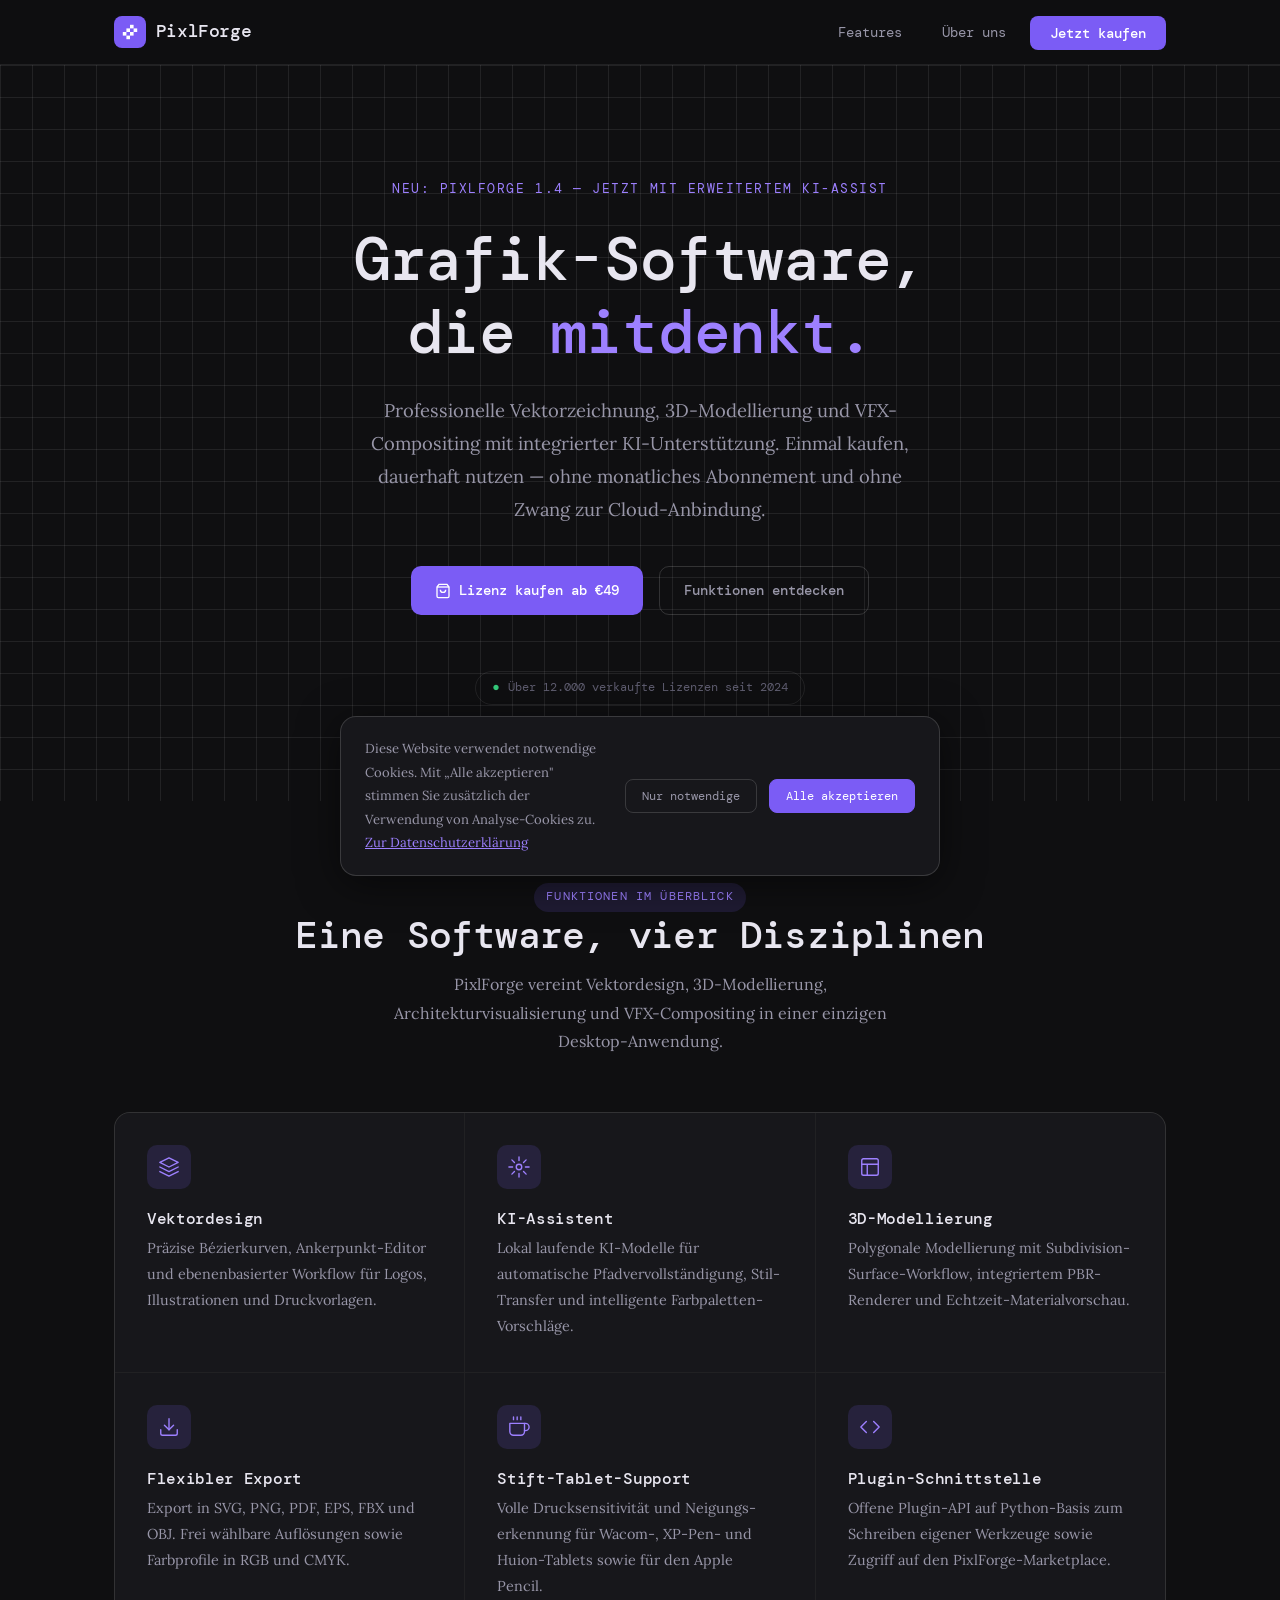
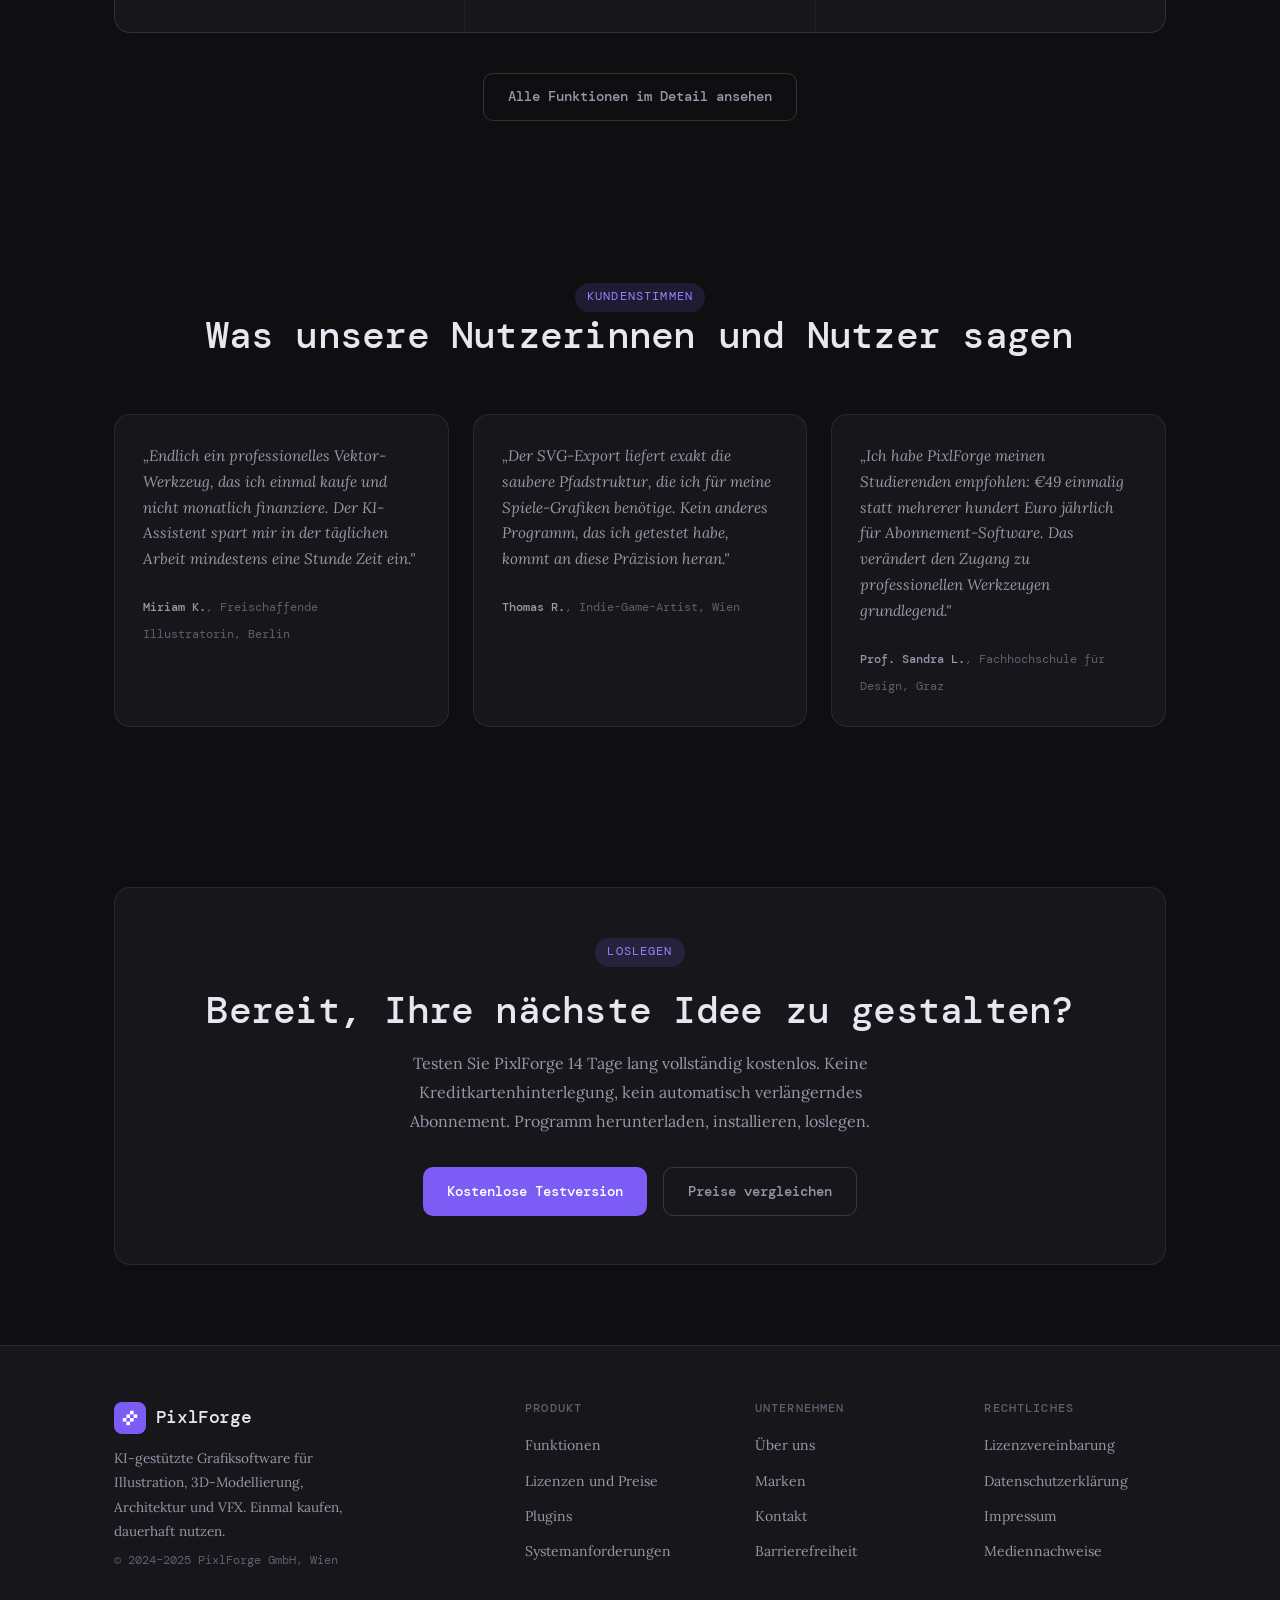
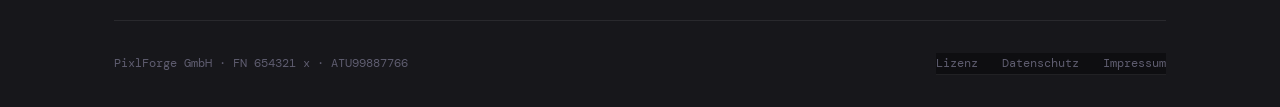
==== commit d1281444: "Add files via upload 5th upload" ====
--- a/index.html
+++ b/index.html
@@ -3,38 +3,35 @@
 <head>
   <meta charset="UTF-8">
   <meta name="viewport" content="width=device-width, initial-scale=1.0">
-  <title>PixlForge – KI-Grafiksoftware für Illustratoren</title>
-  <meta name="description" content="PixlForge ist eine KI-gestützte Vektorgrafik-Software für Illustratoren, Designer und Game-Artists. Einmaliger Kauf, kein Abo.">
+  <title>PixlForge – KI-Grafiksoftware für Illustratoren und Designer</title>
+  <meta name="description" content="PixlForge ist eine professionelle, KI-gestützte Grafiksoftware für Vektordesign, 3D-Modellierung, Architekturvisualisierung und VFX-Compositing. Einmaliger Kauf, kein Abo.">
   <meta name="theme-color" content="#7b5cf5">
 
-  <!-- Open Graph -->
   <meta property="og:title"       content="PixlForge – KI-Grafiksoftware">
-  <meta property="og:description" content="Professionelle Vektorzeichnung mit KI-Assist. Einmal kaufen, für immer nutzen.">
+  <meta property="og:description" content="Professionelle Grafiksoftware mit KI-Assist. Einmal kaufen, für immer nutzen.">
   <meta property="og:type"        content="website">
   <meta property="og:locale"      content="de_AT">
 
-  <!-- Fonts -->
   <link rel="preconnect" href="https://fonts.googleapis.com">
   <link rel="preconnect" href="https://fonts.gstatic.com" crossorigin>
   <link href="https://fonts.googleapis.com/css2?family=DM+Mono:wght@300;400;500&family=Lora:ital,wght@0,400;0,500;1,400&display=swap" rel="stylesheet">
 
-  <!-- Stylesheet -->
   <link rel="stylesheet" href="css/style.css">
 </head>
 
 <body>
 
 <!-- ═══════════════════════════════════════════════════════════════
-     SKIP LINK (WCAG 2.2 AA — 2.4.1)
+     SKIP LINK
 ═══════════════════════════════════════════════════════════════ -->
 <a class="skip-link" href="#main-content">Zum Hauptinhalt springen</a>
 
 <!-- ═══════════════════════════════════════════════════════════════
-     NAVIGATION
+     NAVIGATION — schlank: nur Features, Über uns, CTA
 ═══════════════════════════════════════════════════════════════ -->
 <nav role="navigation" aria-label="Hauptnavigation">
   <div class="nav-inner">
-    <a class="nav-logo" href="#" onclick="showPage('home')" aria-label="PixlForge – Startseite">
+    <a class="nav-logo" href="#" onclick="showPage('home'); return false;" aria-label="PixlForge – zur Startseite">
       <div class="nav-logo-icon" aria-hidden="true">
         <svg viewBox="0 0 20 20" xmlns="http://www.w3.org/2000/svg">
           <rect x="2" y="10" width="4" height="4"/>
@@ -48,21 +45,10 @@
       PixlForge
     </a>
 
-    <button class="nav-toggle"
-            aria-expanded="false"
-            aria-controls="nav-links"
-            aria-label="Menü öffnen"
-            onclick="toggleNav(this)">☰</button>
-
     <ul class="nav-links" id="nav-links" role="list">
-      <li><a href="#" data-page="home"        onclick="showPage('home')"        aria-current="page">Start</a></li>
-      <li><a href="#" data-page="shop"        onclick="showPage('shop')">Shop</a></li>
-      <li><a href="#" data-page="about"       onclick="showPage('about')">Über uns</a></li>
-      <li><a href="#" data-page="lizenz"      onclick="showPage('lizenz')">Lizenz</a></li>
-      <li><a href="#" data-page="datenschutz" onclick="showPage('datenschutz')">Datenschutz</a></li>
-      <li><a href="#" data-page="impressum"   onclick="showPage('impressum')">Impressum</a></li>
-      <li><a href="#" data-page="kontakt"     onclick="showPage('kontakt')">Kontakt</a></li>
-      <li><a href="#" class="nav-cta"         onclick="showPage('shop')">Jetzt kaufen</a></li>
+      <li><a href="#" data-page="features" onclick="showPage('features'); return false;">Features</a></li>
+      <li><a href="#" data-page="about"    onclick="showPage('about');    return false;">Über uns</a></li>
+      <li><a href="#" class="nav-cta"      onclick="showPage('shop');     return false;">Jetzt kaufen</a></li>
     </ul>
   </div>
 </nav>
@@ -73,70 +59,70 @@
 <main id="main-content">
 
 <!-- ╔═══════════════════════════════════════════════════════════╗
-     ║  PAGE: HOME                                               ║
+     ║  HOME                                                     ║
      ╚═══════════════════════════════════════════════════════════╝ -->
 <div id="page-home" class="page active" role="region" aria-label="Startseite">
 
-  <!-- Hero -->
   <div class="pixel-bg">
     <section class="hero container">
-      <p class="hero-eyebrow" aria-label="Neuigkeit">Neu: PixlForge 1.4 — mit KI-Assist</p>
+      <p class="hero-eyebrow">Neu: PixlForge 1.4 — jetzt mit erweitertem KI-Assist</p>
       <h1>Grafik-Software,<br>die <em>mitdenkt.</em></h1>
       <p class="hero-sub">
-        Professionelle Vektorzeichnung mit KI-Unterstützung.
-        Einmal kaufen, für immer nutzen — kein Abo, kein Cloud-Zwang.
+        Professionelle Vektorzeichnung, 3D-Modellierung und VFX-Compositing
+        mit integrierter KI-Unterstützung. Einmal kaufen, dauerhaft nutzen
+        — ohne monatliches Abonnement und ohne Zwang zur Cloud-Anbindung.
       </p>
       <div class="hero-actions">
-        <a href="#" class="btn btn-primary" onclick="showPage('shop')">
+        <a href="#" class="btn btn-primary" onclick="showPage('shop'); return false;">
           <svg width="16" height="16" viewBox="0 0 24 24" fill="none" stroke="currentColor" stroke-width="2" aria-hidden="true">
             <path d="M6 2L3 6v14a2 2 0 002 2h14a2 2 0 002-2V6l-3-4z"/>
             <line x1="3" y1="6" x2="21" y2="6"/>
             <path d="M16 10a4 4 0 01-8 0"/>
           </svg>
-          Jetzt kaufen ab €49
+          Lizenz kaufen ab €49
         </a>
-        <a href="#" class="btn btn-ghost" onclick="showPage('shop')">Kostenlos testen</a>
+        <a href="#" class="btn btn-ghost" onclick="showPage('features'); return false;">Funktionen entdecken</a>
       </div>
       <div class="hero-badge" role="note">
         <span class="dot" aria-hidden="true">●</span>
-        <span class="sr-only">Status:</span>
-        Über 12.000 Lizenzen verkauft
+        Über 12.000 verkaufte Lizenzen seit 2024
       </div>
     </section>
   </div>
 
-  <!-- Features -->
+  <!-- Feature-Übersicht (kompakt) -->
   <section>
     <div class="container">
       <div class="section-header">
-        <p class="label" aria-hidden="true">Funktionen</p>
-        <h2>Alles, was Sie brauchen</h2>
-        <p>Von der ersten Skizze bis zum druckfertigen Export — PixlForge begleitet Ihren gesamten kreativen Workflow.</p>
-      </div>
+        <p class="label">Funktionen im Überblick</p>
+        <h2>Eine Software, vier Disziplinen</h2>
+        <p>PixlForge vereint Vektordesign, 3D-Modellierung, Architekturvisualisierung und VFX-Compositing in einer einzigen Desktop-Anwendung.</p>
+      </div>
+
       <div class="feature-grid" role="list">
 
         <article class="feature-card" role="listitem">
           <div class="feature-icon" aria-hidden="true">
             <svg viewBox="0 0 24 24"><path d="M12 2L2 7l10 5 10-5-10-5z"/><path d="M2 17l10 5 10-5"/><path d="M2 12l10 5 10-5"/></svg>
           </div>
-          <h3>Vektorzeichnung</h3>
-          <p>Präzise Bézierkurven, Ankerpunkt-Editor und Non-Destructive-Workflow für professionelle Illustrationen.</p>
+          <h3>Vektordesign</h3>
+          <p>Präzise Bézierkurven, Ankerpunkt-Editor und ebenenbasierter Workflow für Logos, Illustrationen und Druckvorlagen.</p>
         </article>
 
         <article class="feature-card" role="listitem">
           <div class="feature-icon" aria-hidden="true">
             <svg viewBox="0 0 24 24"><circle cx="12" cy="12" r="3"/><path d="M12 1v4M12 19v4M4.22 4.22l2.83 2.83M16.95 16.95l2.83 2.83M1 12h4M19 12h4M4.22 19.78l2.83-2.83M16.95 7.05l2.83-2.83"/></svg>
           </div>
-          <h3>KI-Assist</h3>
-          <p>Automatische Pfadvervollständigung, Stil-Transfer und intelligente Farbpaletten-Vorschläge direkt im Zeichenbereich.</p>
+          <h3>KI-Assistent</h3>
+          <p>Lokal laufende KI-Modelle für automatische Pfadvervollständigung, Stil-Transfer und intelligente Farbpaletten-Vorschläge.</p>
         </article>
 
         <article class="feature-card" role="listitem">
           <div class="feature-icon" aria-hidden="true">
             <svg viewBox="0 0 24 24"><rect x="3" y="3" width="18" height="18" rx="2"/><path d="M3 9h18M9 21V9"/></svg>
           </div>
-          <h3>Asset-Bibliothek</h3>
-          <p>Über 2.000 lizenzfreie Icons, Muster und Texturen direkt im Programm — organisiert und sofort einsatzbereit.</p>
+          <h3>3D-Modellierung</h3>
+          <p>Polygonale Modellierung mit Subdivision-Surface-Workflow, integriertem PBR-Renderer und Echtzeit-Materialvorschau.</p>
         </article>
 
         <article class="feature-card" role="listitem">
@@ -144,25 +130,29 @@
             <svg viewBox="0 0 24 24"><path d="M21 15v4a2 2 0 01-2 2H5a2 2 0 01-2-2v-4"/><polyline points="7 10 12 15 17 10"/><line x1="12" y1="15" x2="12" y2="3"/></svg>
           </div>
           <h3>Flexibler Export</h3>
-          <p>SVG, PNG, PDF, EPS — in beliebigen Auflösungen und Farbprofilen (RGB, CMYK). Batch-Export für ganze Ordner.</p>
+          <p>Export in SVG, PNG, PDF, EPS, FBX und OBJ. Frei wählbare Auflösungen sowie Farbprofile in RGB und CMYK.</p>
         </article>
 
         <article class="feature-card" role="listitem">
           <div class="feature-icon" aria-hidden="true">
             <svg viewBox="0 0 24 24"><path d="M18 8h1a4 4 0 010 8h-1"/><path d="M2 8h16v9a4 4 0 01-4 4H6a4 4 0 01-4-4V8z"/><line x1="6" y1="1" x2="6" y2="4"/><line x1="10" y1="1" x2="10" y2="4"/><line x1="14" y1="1" x2="14" y2="4"/></svg>
           </div>
-          <h3>Tablet-Support</h3>
-          <p>Drucksensitives Zeichnen mit Wacom, XP-Pen und Apple Pencil. Anpassbare Stift-Shortcuts für schnelles Arbeiten.</p>
+          <h3>Stift-Tablet-Support</h3>
+          <p>Volle Drucksensitivität und Neigungs­erkennung für Wacom-, XP-Pen- und Huion-Tablets sowie für den Apple Pencil.</p>
         </article>
 
         <article class="feature-card" role="listitem">
           <div class="feature-icon" aria-hidden="true">
             <svg viewBox="0 0 24 24"><polyline points="16 18 22 12 16 6"/><polyline points="8 6 2 12 8 18"/></svg>
           </div>
-          <h3>Plugin-API</h3>
-          <p>Erweitern Sie PixlForge mit eigenen Skripten oder kaufen Sie fertige Plugins aus dem PixlForge Marketplace.</p>
+          <h3>Plugin-Schnittstelle</h3>
+          <p>Offene Plugin-API auf Python-Basis zum Schreiben eigener Werkzeuge sowie Zugriff auf den PixlForge-Marketplace.</p>
         </article>
 
+      </div>
+
+      <div style="text-align:center; margin-top:2.5rem;">
+        <a href="#" class="btn btn-ghost" onclick="showPage('features'); return false;">Alle Funktionen im Detail ansehen</a>
       </div>
     </div>
   </section>
@@ -171,21 +161,21 @@
   <section>
     <div class="container">
       <div class="section-header">
-        <p class="label" aria-hidden="true">Stimmen</p>
-        <h2>Was Nutzer sagen</h2>
+        <p class="label">Kundenstimmen</p>
+        <h2>Was unsere Nutzerinnen und Nutzer sagen</h2>
       </div>
       <div class="testimonial-grid">
         <article class="testimonial">
-          <blockquote>„Endlich ein Vektortool, das ich einmal kaufe und nicht monatlich finanziere. Der KI-Assist spart mir täglich mindestens eine Stunde Arbeit."</blockquote>
+          <blockquote>„Endlich ein professionelles Vektor-Werkzeug, das ich einmal kaufe und nicht monatlich finanziere. Der KI-Assistent spart mir in der täglichen Arbeit mindestens eine Stunde Zeit ein."</blockquote>
           <cite><strong>Miriam K.</strong>, Freischaffende Illustratorin, Berlin</cite>
         </article>
         <article class="testimonial">
-          <blockquote>„Der SVG-Export ist exakt was ich für meine Game-Assets brauche. Kein anderes Tool liefert so saubere Pfade."</blockquote>
+          <blockquote>„Der SVG-Export liefert exakt die saubere Pfadstruktur, die ich für meine Spiele-Grafiken benötige. Kein anderes Programm, das ich getestet habe, kommt an diese Präzision heran."</blockquote>
           <cite><strong>Thomas R.</strong>, Indie-Game-Artist, Wien</cite>
         </article>
         <article class="testimonial">
-          <blockquote>„Ich hab's meinen Studierenden empfohlen — €49 statt hunderte von Euro im Jahr für Adobe. Das ist ein Gamechanger."</blockquote>
-          <cite><strong>Prof. Sandra L.</strong>, FH für Design, Graz</cite>
+          <blockquote>„Ich habe PixlForge meinen Studierenden empfohlen: €49 einmalig statt mehrerer hundert Euro jährlich für Abonnement-Software. Das verändert den Zugang zu professionellen Werkzeugen grundlegend."</blockquote>
+          <cite><strong>Prof. Sandra L.</strong>, Fachhochschule für Design, Graz</cite>
         </article>
       </div>
     </div>
@@ -195,154 +185,259 @@
   <section>
     <div class="container">
       <div style="background:var(--bg2);border:1px solid var(--border);border-radius:var(--radius-lg);padding:3rem;text-align:center;">
-        <p class="label" aria-hidden="true">Loslegen</p>
-        <h2 style="margin-bottom:1rem;color:var(--text);">Bereit zum Zeichnen?</h2>
-        <p style="max-width:420px;margin:0 auto 2rem;">14 Tage kostenlos testen — keine Kreditkarte, kein Abo. Einfach herunterladen und loslegen.</p>
+        <p class="label">Loslegen</p>
+        <h2 style="margin-bottom:1rem;color:var(--text);">Bereit, Ihre nächste Idee zu gestalten?</h2>
+        <p style="max-width:480px;margin:0 auto 2rem;">Testen Sie PixlForge 14 Tage lang vollständig kostenlos. Keine Kreditkarten­hinterlegung, kein automatisch verlängerndes Abonnement. Programm herunterladen, installieren, loslegen.</p>
         <div style="display:flex;gap:1rem;justify-content:center;flex-wrap:wrap;">
-          <a href="#" class="btn btn-primary" onclick="showPage('shop')">Kostenlos testen</a>
-          <a href="#" class="btn btn-ghost"   onclick="showPage('shop')">Preise ansehen</a>
+          <a href="#" class="btn btn-primary" onclick="showPage('shop'); return false;">Kostenlose Testversion</a>
+          <a href="#" class="btn btn-ghost"   onclick="showPage('shop'); return false;">Preise vergleichen</a>
         </div>
       </div>
     </div>
   </section>
 
-</div><!-- /page-home -->
+</div><!-- /home -->
 
 
 <!-- ╔═══════════════════════════════════════════════════════════╗
-     ║  PAGE: SHOP                                               ║
+     ║  FEATURES                                                 ║
+     ╚═══════════════════════════════════════════════════════════╝ -->
+<div id="page-features" class="page" role="region" aria-label="Features">
+
+  <div class="pixel-bg">
+    <section style="padding:5rem 0 3rem;">
+      <div class="container">
+        <p class="label">Funktionen</p>
+        <h1 style="font-size:clamp(1.8rem,4vw,2.8rem);">Vier Arbeitsbereiche, eine Anwendung</h1>
+        <p style="max-width:620px;margin-top:0.75rem;">PixlForge wurde entwickelt, um die wichtigsten gestalterischen und visuellen Disziplinen in einer durchgängigen Software­umgebung zu vereinen. Statt für jeden Arbeits­schritt zwischen verschiedenen Programmen wechseln zu müssen, arbeiten Sie an Vektorgrafiken, 3D-Szenen, Architekturmodellen und VFX-Compositings in derselben Oberfläche.</p>
+      </div>
+    </section>
+  </div>
+
+  <section style="padding-top:1rem;">
+    <div class="container">
+
+      <!-- Feature 1: Vektordesign -->
+      <div class="feature-block">
+        <div class="feature-text">
+          <p class="feature-eyebrow">Modul 1 — Vektordesign</p>
+          <h2>Präzise Vektorillustration</h2>
+          <p>Das Vektor-Modul von PixlForge bietet einen vollständigen Werkzeug­satz für die Erstellung skalierbarer Grafiken: Logos, Markenidentitäten, Plakatgestaltung, Buchcover und Spiel-Assets. Bézierkurven werden mit einem überarbeiteten Ankerpunkt-Editor bearbeitet, der auch komplexe Pfade übersichtlich hält.</p>
+          <p>Der ebenenbasierte Workflow ist non-destruktiv: jede Anpassung lässt sich jederzeit rückgängig machen oder neu konfigurieren, ohne dass Originaldaten überschrieben werden.</p>
+          <ul>
+            <li>Bézier-Werkzeug mit symmetrischer und asymmetrischer Griffsteuerung</li>
+            <li>Booleansche Pfad­operationen: Vereinigen, Subtrahieren, Schneiden, Differenz</li>
+            <li>Pathfinder-Werkzeuge zur automatischen Bereinigung überlappender Pfade</li>
+            <li>Über 2.000 vorinstallierte Vektor-Symbole und Muster</li>
+          </ul>
+        </div>
+        <figure class="feature-image">
+          <img src="assets/feature-vector-design.png" alt="Designerin arbeitet an einem kreisförmigen Vektor-Logo mit Berg- und Sonnenmotiv in einer Vektor-Software auf einem Laptop. Im Hintergrund sind Designinspirationen an der Wand zu sehen.">
+        </figure>
+      </div>
+
+      <!-- Feature 2: 3D-Modellierung -->
+      <div class="feature-block reverse">
+        <div class="feature-text">
+          <p class="feature-eyebrow">Modul 2 — 3D-Modellierung</p>
+          <h2>Polygonale 3D-Modellierung mit Echtzeit-Rendering</h2>
+          <p>Das 3D-Modul ermöglicht den Aufbau dreidimensionaler Szenen von der einzelnen Requisite bis zur komplexen Spielwelt. Die Modellierung erfolgt polygonal mit Subdivision-Surface-Workflow; texturierte Oberflächen werden direkt im Viewport mit physikalisch basiertem Rendering (PBR) dargestellt.</p>
+          <p>Modelle lassen sich für Spiele-Engines wie Unity oder Unreal exportieren, aber auch direkt im integrierten Pathtracer für hochauflösende Stand­bilder rendern.</p>
+          <ul>
+            <li>Modellierung mit Vertex-, Edge- und Face-Werkzeugen</li>
+            <li>Sculpt-Modus mit drucksensitiven Pinseln</li>
+            <li>UV-Unwrapping und Texturmalerei innerhalb derselben Anwendung</li>
+            <li>Export in die Formate FBX, OBJ, glTF und USD</li>
+          </ul>
+        </div>
+        <figure class="feature-image">
+          <img src="assets/feature-3d-modeling.png" alt="Künstler modelliert eine stilisierte 3D-Szene mit einem Holzhaus auf einer schwebenden Insel in einer 3D-Software auf einem Laptop. Im Hintergrund eine Zimmerpflanze.">
+        </figure>
+      </div>
+
+      <!-- Feature 3: Architekturvisualisierung -->
+      <div class="feature-block">
+        <div class="feature-text">
+          <p class="feature-eyebrow">Modul 3 — Architektur</p>
+          <h2>Architekturmodellierung und -visualisierung</h2>
+          <p>Mit dem Architektur-Modul erstellen Sie maßstabs­getreue Gebäude­modelle, Innenraum­visualisierungen und städtebauliche Studien. Anders als bei reinen 3D-Modellierungs­werkzeugen sind hier parametrische Bauelemente wie Wände, Fenster, Türen und Dachkonstruktionen direkt verfügbar und über Maßangaben editierbar.</p>
+          <p>Eingebaute Materialbibliotheken decken übliche Baustoffe ab — von Sichtbeton über Holz­vertäfelungen bis zu Glas­fassaden — und sind frei erweiterbar.</p>
+          <ul>
+            <li>Parametrische Bauelemente mit metrischer und imperialer Maßangabe</li>
+            <li>Schnittansichten, Grundriss- und Aufriss-Generierung auf Knopfdruck</li>
+            <li>Bibliothek mit über 400 Möbel- und Einrichtungsmodellen</li>
+            <li>Sonnenstand-Simulation zu beliebigem Datum und Standort</li>
+          </ul>
+        </div>
+        <figure class="feature-image">
+          <img src="assets/feature-architecture.png" alt="Architekt arbeitet an einem modernen, mehrstöckigen Wohnhaus-Modell in einer 3D-Architektursoftware auf einem Laptop. Sichtbar sind Material-Paletten und Werkzeugleisten.">
+        </figure>
+      </div>
+
+      <!-- Feature 4: VFX & Compositing -->
+      <div class="feature-block reverse">
+        <div class="feature-text">
+          <p class="feature-eyebrow">Modul 4 — VFX & Compositing</p>
+          <h2>Visual Effects und knotenbasiertes Compositing</h2>
+          <p>Das VFX-Modul ist für Bewegtbild-Workflows konzipiert: Farbkorrektur, Roto­skopieren, Keying, Tracking und das Zusammen­führen mehrerer Bildebenen zu einer abgestimmten Endkomposition. Die Bedienung erfolgt knotenbasiert, vergleichbar mit professionellen Werkzeugen wie Nuke oder Fusion, jedoch mit deutlich flacherer Lernkurve.</p>
+          <p>Bewegungs­daten lassen sich aus dem 3D-Modul übernehmen, sodass virtuelle Kameras und reale Footage präzise zusammen­geführt werden können.</p>
+          <ul>
+            <li>Knotenbasierter Compositor mit Echtzeit-Vorschau bis 4K</li>
+            <li>Eingebauter 2D- und 3D-Tracker für Kamera- und Punkt­verfolgung</li>
+            <li>Greenscreen-Keying mit automatischer Spill-Suppression</li>
+            <li>Unterstützung gängiger Videoformate: ProRes, DNxHR, H.264, H.265, EXR-Sequenzen</li>
+          </ul>
+        </div>
+        <figure class="feature-image">
+          <img src="assets/feature-vfx-compositing.png" alt="VFX-Künstlerin bearbeitet eine Filmsequenz mit einem roten Auto in einer neonbeleuchteten Stadt in einer knotenbasierten Compositing-Software auf einem Laptop.">
+        </figure>
+      </div>
+
+      <!-- Übergreifend: KI-Assistent -->
+      <div style="margin-top:4rem; padding:2.5rem; background:var(--bg2); border:1px solid var(--border); border-radius:var(--radius-lg);">
+        <p class="feature-eyebrow" style="font-family:var(--mono);font-size:0.75rem;letter-spacing:0.12em;text-transform:uppercase;color:var(--accent2);margin-bottom:0.75rem;">Modul­übergreifend — KI-Assistent</p>
+        <h2 style="font-size:1.5rem;color:var(--text);margin-bottom:1rem;">In allen vier Modulen verfügbar: der PixlForge KI-Assistent</h2>
+        <p>Der KI-Assistent läuft lokal auf Ihrem Rechner — Ihre Arbeits­dateien verlassen das Gerät zu keiner Zeit. Im Vektor-Modul vervollständigt er angefangene Pfade, im 3D-Modul schlägt er passende Materialien vor, im Architektur-Modul erkennt er Grundriss­strukturen aus gescannten Skizzen, und im VFX-Modul beschleunigt er die automatische Roto­skopierung.</p>
+        <p>Die KI-Funktionen sind optional und können jederzeit vollständig deaktiviert werden. PixlForge funktioniert auch ohne aktive KI-Komponente vollständig — der Assistent ist ein Hilfsmittel, kein Pflichtbestandteil des Arbeitsprozesses.</p>
+      </div>
+
+      <!-- CTA -->
+      <div style="text-align:center; margin-top:4rem;">
+        <a href="#" class="btn btn-primary" onclick="showPage('shop'); return false;">Lizenz erwerben</a>
+      </div>
+    </div>
+  </section>
+
+</div><!-- /features -->
+
+
+<!-- ╔═══════════════════════════════════════════════════════════╗
+     ║  SHOP                                                     ║
      ╚═══════════════════════════════════════════════════════════╝ -->
 <div id="page-shop" class="page" role="region" aria-label="Shop">
   <section>
     <div class="container">
       <div class="section-header" style="padding-top:3rem;">
-        <p class="label" aria-hidden="true">Lizenzen</p>
+        <p class="label">Lizenzen</p>
         <h1 style="font-size:clamp(1.8rem,4vw,2.8rem);">Wählen Sie Ihre Lizenz</h1>
-        <p>Einmaliger Kauf — Sie besitzen die Software dauerhaft. Keine Abo-Fallen, keine versteckten Kosten.</p>
+        <p>Einmaliger Kauf — Sie erwerben das Nutzungsrecht an PixlForge dauerhaft. Es entstehen keine wiederkehrenden Kosten, keine automatisch verlängernden Abonnements und keine versteckten Folgegebühren.</p>
       </div>
 
       <div class="pricing-grid">
 
-        <!-- Starter -->
         <div class="pricing-card">
           <p class="pricing-name">Starter</p>
           <p class="pricing-price"><sup>€</sup>49</p>
-          <p class="pricing-note">einmalig · 1 Gerät · Privatnutzung</p>
-          <div class="pricing-divider" aria-hidden="true"></div>
-          <ul class="pricing-features" aria-label="Starter-Funktionen">
+          <p class="pricing-note">Einmalzahlung · 1 Gerät · Private Nutzung</p>
+          <div class="pricing-divider"></div>
+          <ul class="pricing-features" aria-label="Funktionen der Starter-Lizenz">
             <li class="yes"><span class="icon" aria-hidden="true">✓</span>Alle Kern-Zeichenwerkzeuge</li>
-            <li class="yes"><span class="icon" aria-hidden="true">✓</span>SVG, PNG, PDF Export</li>
-            <li class="yes"><span class="icon" aria-hidden="true">✓</span>Asset-Bibliothek (Basis)</li>
-            <li class="yes"><span class="icon" aria-hidden="true">✓</span>Tablet-Support</li>
+            <li class="yes"><span class="icon" aria-hidden="true">✓</span>Export in SVG, PNG, PDF</li>
+            <li class="yes"><span class="icon" aria-hidden="true">✓</span>Basis-Asset-Bibliothek</li>
+            <li class="yes"><span class="icon" aria-hidden="true">✓</span>Stift-Tablet-Unterstützung</li>
             <li class="yes"><span class="icon" aria-hidden="true">✓</span>12 Monate kostenlose Updates</li>
-            <li class="no" ><span class="icon" aria-hidden="true">–</span>KI-Assist nicht enthalten</li>
-            <li class="no" ><span class="icon" aria-hidden="true">–</span>Plugin-API nicht enthalten</li>
-            <li class="no" ><span class="icon" aria-hidden="true">–</span>Kommerzielle Nutzung ausgeschlossen</li>
+            <li class="no" ><span class="icon" aria-hidden="true">–</span>KI-Assistent nicht enthalten</li>
+            <li class="no" ><span class="icon" aria-hidden="true">–</span>Plugin-Schnittstelle nicht enthalten</li>
+            <li class="no" ><span class="icon" aria-hidden="true">–</span>Kommerzielle Nutzung nicht gestattet</li>
           </ul>
-          <button class="btn btn-ghost" onclick="handlePurchase('Starter', 49)" aria-label="Starter-Lizenz für €49 kaufen">Starter kaufen</button>
-        </div>
-
-        <!-- Pro -->
+          <button class="btn btn-ghost" onclick="handlePurchase('Starter', 49)" aria-label="Starter-Lizenz für 49 Euro erwerben">Starter erwerben</button>
+        </div>
+
         <div class="pricing-card featured">
-          <div class="pricing-badge" aria-label="Empfohlenes Paket">Empfohlen</div>
+          <div class="pricing-badge" aria-label="Empfohlene Lizenz">Empfohlen</div>
           <p class="pricing-name">Pro</p>
           <p class="pricing-price"><sup>€</sup>79</p>
-          <p class="pricing-note">einmalig · 2 Geräte · inkl. kommerzielle Nutzung</p>
-          <div class="pricing-divider" aria-hidden="true"></div>
-          <ul class="pricing-features" aria-label="Pro-Funktionen">
-            <li class="yes"><span class="icon" aria-hidden="true">✓</span>Alle Starter-Funktionen</li>
-            <li class="yes"><span class="icon" aria-hidden="true">✓</span>KI-Assist (vollständig)</li>
-            <li class="yes"><span class="icon" aria-hidden="true">✓</span>Plugin-API-Zugang</li>
-            <li class="yes"><span class="icon" aria-hidden="true">✓</span>Asset-Bibliothek (komplett)</li>
-            <li class="yes"><span class="icon" aria-hidden="true">✓</span>Kommerzielle Nutzung inklusive</li>
+          <p class="pricing-note">Einmalzahlung · 2 Geräte · Kommerzielle Nutzung erlaubt</p>
+          <div class="pricing-divider"></div>
+          <ul class="pricing-features" aria-label="Funktionen der Pro-Lizenz">
+            <li class="yes"><span class="icon" aria-hidden="true">✓</span>Sämtliche Starter-Funktionen</li>
+            <li class="yes"><span class="icon" aria-hidden="true">✓</span>KI-Assistent in vollem Umfang</li>
+            <li class="yes"><span class="icon" aria-hidden="true">✓</span>Zugriff auf die Plugin-Schnittstelle</li>
+            <li class="yes"><span class="icon" aria-hidden="true">✓</span>Vollständige Asset-Bibliothek</li>
+            <li class="yes"><span class="icon" aria-hidden="true">✓</span>Uneingeschränkte kommerzielle Nutzung</li>
             <li class="yes"><span class="icon" aria-hidden="true">✓</span>24 Monate kostenlose Updates</li>
             <li class="yes"><span class="icon" aria-hidden="true">✓</span>Prioritäts-Support per E-Mail</li>
           </ul>
-          <button class="btn btn-primary" onclick="handlePurchase('Pro', 79)" aria-label="Pro-Lizenz für €79 kaufen">Pro kaufen</button>
-        </div>
-
-      </div>
-
-      <!-- Plugins -->
+          <button class="btn btn-primary" onclick="handlePurchase('Pro', 79)" aria-label="Pro-Lizenz für 79 Euro erwerben">Pro erwerben</button>
+        </div>
+
+      </div>
+
       <div style="margin-top:4rem;">
-        <h2 style="font-size:1.4rem;margin-bottom:0.5rem;color:var(--text);">Plugins &amp; Erweiterungen</h2>
-        <p>Erweitern Sie PixlForge Pro mit spezialisierten Werkzeugen. Einmaliger Kauf pro Plugin.</p>
+        <h2 style="font-size:1.4rem;margin-bottom:0.5rem;color:var(--text);">Erweiterungen und Zusatz-Plugins</h2>
+        <p>Ergänzen Sie PixlForge Pro um spezialisierte Werkzeuge. Jedes Plugin wird einmalig erworben und steht anschließend dauerhaft zur Verfügung.</p>
         <div class="plugin-grid" role="list">
-          <div class="plugin-card" role="listitem"><div class="plugin-icon" aria-hidden="true">📐</div><div><p class="plugin-name">Isometrie-Pack</p><p class="plugin-price">€9,99</p></div></div>
+          <div class="plugin-card" role="listitem"><div class="plugin-icon" aria-hidden="true">📐</div><div><p class="plugin-name">Isometrie-Paket</p><p class="plugin-price">€9,99</p></div></div>
           <div class="plugin-card" role="listitem"><div class="plugin-icon" aria-hidden="true">🎮</div><div><p class="plugin-name">Pixel-Art-Modus</p><p class="plugin-price">€7,99</p></div></div>
-          <div class="plugin-card" role="listitem"><div class="plugin-icon" aria-hidden="true">📦</div><div><p class="plugin-name">3D-Mockup-Tool</p><p class="plugin-price">€14,99</p></div></div>
-          <div class="plugin-card" role="listitem"><div class="plugin-icon" aria-hidden="true">🔤</div><div><p class="plugin-name">Font-Manager Pro</p><p class="plugin-price">€5,99</p></div></div>
-        </div>
-      </div>
-
-      <!-- System requirements -->
+          <div class="plugin-card" role="listitem"><div class="plugin-icon" aria-hidden="true">📦</div><div><p class="plugin-name">3D-Mockup-Werkzeug</p><p class="plugin-price">€14,99</p></div></div>
+          <div class="plugin-card" role="listitem"><div class="plugin-icon" aria-hidden="true">🔤</div><div><p class="plugin-name">Schrift-Manager Pro</p><p class="plugin-price">€5,99</p></div></div>
+        </div>
+      </div>
+
       <div style="margin-top:3.5rem;background:var(--bg2);border:1px solid var(--border);border-radius:var(--radius-lg);padding:2rem;">
         <h2 style="font-size:1.2rem;margin-bottom:1.25rem;color:var(--text);">Systemanforderungen</h2>
         <div style="display:grid;grid-template-columns:1fr 1fr;gap:2rem;">
           <div>
-            <h3 style="font-size:0.85rem;margin-bottom:0.75rem;color:var(--text);">Windows</h3>
+            <h3 style="font-size:0.85rem;margin-bottom:0.75rem;color:var(--text);">Microsoft Windows</h3>
             <ul style="list-style:none;font-size:0.85rem;color:var(--text2);display:flex;flex-direction:column;gap:0.4rem;">
-              <li>Windows 10 (64-bit) oder neuer</li>
-              <li>4 GB RAM (8 GB empfohlen)</li>
-              <li>2 GB freier Speicherplatz</li>
-              <li>OpenGL 3.3 kompatible GPU</li>
+              <li>Windows 10 (64-Bit) oder neuer</li>
+              <li>Mindestens 4 GB RAM (8 GB empfohlen)</li>
+              <li>2 GB freier Festplatten­speicher</li>
+              <li>Grafikkarte mit OpenGL 3.3 oder neuer</li>
             </ul>
           </div>
           <div>
-            <h3 style="font-size:0.85rem;margin-bottom:0.75rem;color:var(--text);">macOS</h3>
+            <h3 style="font-size:0.85rem;margin-bottom:0.75rem;color:var(--text);">Apple macOS</h3>
             <ul style="list-style:none;font-size:0.85rem;color:var(--text2);display:flex;flex-direction:column;gap:0.4rem;">
               <li>macOS 12 Monterey oder neuer</li>
-              <li>4 GB RAM (8 GB empfohlen)</li>
-              <li>2 GB freier Speicherplatz</li>
-              <li>Apple Silicon &amp; Intel unterstützt</li>
+              <li>Mindestens 4 GB RAM (8 GB empfohlen)</li>
+              <li>2 GB freier Festplatten­speicher</li>
+              <li>Apple Silicon und Intel-CPUs unterstützt</li>
             </ul>
           </div>
         </div>
       </div>
 
-      <!-- Purchase success -->
       <div id="purchase-success" class="purchase-success" role="status" aria-live="polite">
-        <p>✓ Kauf erfolgreich (Demo)! Lizenzdaten wurden an Ihre E-Mail gesendet.</p>
+        <p>✓ Kauf erfolgreich. Ihre Lizenzdaten wurden an die angegebene E-Mail-Adresse versendet.</p>
       </div>
 
     </div>
   </section>
-</div><!-- /page-shop -->
+</div><!-- /shop -->
 
 
 <!-- ╔═══════════════════════════════════════════════════════════╗
-     ║  PAGE: ABOUT  (Aufgabe 2 + 3)                            ║
+     ║  ABOUT                                                    ║
      ╚═══════════════════════════════════════════════════════════╝ -->
 <div id="page-about" class="page" role="region" aria-label="Über uns">
 
-  <!-- Hero -->
   <div class="pixel-bg">
     <section style="padding:5rem 0 3rem;">
       <div class="container">
-        <p class="label" aria-hidden="true">Unser Unternehmen</p>
+        <p class="label">Unser Unternehmen</p>
         <h1 style="font-size:clamp(1.8rem,4vw,2.8rem);">Über PixlForge</h1>
-        <p style="max-width:560px;margin-top:0.75rem;">Wir sind ein sechsköpfiges Team aus Wien, das Software baut, die Kreative wirklich brauchen — nicht Software, die Konzerninteressen bedient.</p>
+        <p style="max-width:620px;margin-top:0.75rem;">Wir sind ein sechsköpfiges Team aus Wien, das eine Kreativ­software für Menschen baut, die täglich gestalten — Illustratorinnen, Architekten, Game-Artists und VFX-Künstlerinnen. Unser Ansatz ist bewusst klassisch: Software wird einmal gekauft, läuft auf dem eigenen Gerät, und niemand muss zustimmen, dass die eigenen Arbeitsdateien an einen Cloud-Dienst gesendet werden.</p>
       </div>
     </section>
   </div>
 
-  <!-- Story + Values -->
   <section>
     <div class="container">
       <div class="about-intro">
         <div>
           <h2 style="font-size:1.6rem;margin-bottom:1rem;color:var(--text);">Unsere Geschichte</h2>
-          <p>PixlForge GmbH wurde 2024 von einem Team aus Illustratoren und Softwareentwicklern gegründet, die genug von teuren Abonnements hatten. Unser Ziel: professionelle Kreativsoftware zu fairen, transparenten Bedingungen.</p>
-          <p>Heute vertrauen über 12.000 Kreative in der DACH-Region auf PixlForge für ihre tägliche Arbeit.</p>
+          <p>PixlForge GmbH wurde 2024 von einem Team aus erfahrenen Illustratorinnen und Software­entwicklern in Wien gegründet. Den Anstoß gab die geteilte Frustration mit Abonnement-Software, die ihre Nutzer­innen finanziell und technisch immer stärker an einzelne Konzerne bindet.</p>
+          <p>Unser Ziel ist es, professionelle Kreativ­software zu fairen und transparenten Bedingungen anzubieten: einmaliger Kauf, dokumentierte Datei­formate, vollständige Offline-Funktionalität. Heute vertrauen über 12.000 Kreative im deutsch­sprachigen Raum auf PixlForge für ihre tägliche Arbeit.</p>
         </div>
         <div>
-          <h2 style="font-size:1.6rem;margin-bottom:1rem;color:var(--text);">Unsere Werte</h2>
+          <h2 style="font-size:1.6rem;margin-bottom:1rem;color:var(--text);">Unsere Grundsätze</h2>
           <ul style="list-style:none;display:flex;flex-direction:column;gap:0.75rem;">
-            <li style="display:flex;gap:0.75rem;font-size:0.9rem;color:var(--text2);"><span style="color:var(--accent2);font-family:var(--mono);font-size:0.85rem;flex-shrink:0;">01</span>Software muss offline funktionieren</li>
-            <li style="display:flex;gap:0.75rem;font-size:0.9rem;color:var(--text2);"><span style="color:var(--accent2);font-family:var(--mono);font-size:0.85rem;flex-shrink:0;">02</span>Einmal kaufen, für immer nutzen</li>
-            <li style="display:flex;gap:0.75rem;font-size:0.9rem;color:var(--text2);"><span style="color:var(--accent2);font-family:var(--mono);font-size:0.85rem;flex-shrink:0;">03</span>Keine Telemetrie ohne Zustimmung</li>
-            <li style="display:flex;gap:0.75rem;font-size:0.9rem;color:var(--text2);"><span style="color:var(--accent2);font-family:var(--mono);font-size:0.85rem;flex-shrink:0;">04</span>Open Formats — Ihre Daten gehören Ihnen</li>
-            <li style="display:flex;gap:0.75rem;font-size:0.9rem;color:var(--text2);"><span style="color:var(--accent2);font-family:var(--mono);font-size:0.85rem;flex-shrink:0;">05</span>Barrierefreiheit ist kein Bonus, sondern Pflicht</li>
+            <li style="display:flex;gap:0.75rem;font-size:0.9rem;color:var(--text2);"><span style="color:var(--accent2);font-family:var(--mono);font-size:0.85rem;flex-shrink:0;">01</span>Software muss vollständig offline funktionieren.</li>
+            <li style="display:flex;gap:0.75rem;font-size:0.9rem;color:var(--text2);"><span style="color:var(--accent2);font-family:var(--mono);font-size:0.85rem;flex-shrink:0;">02</span>Einmaliger Kauf statt Abonnement — die erworbene Version bleibt dauerhaft nutzbar.</li>
+            <li style="display:flex;gap:0.75rem;font-size:0.9rem;color:var(--text2);"><span style="color:var(--accent2);font-family:var(--mono);font-size:0.85rem;flex-shrink:0;">03</span>Telemetrie und Nutzungsdaten werden nur nach ausdrücklicher Zustimmung übertragen.</li>
+            <li style="display:flex;gap:0.75rem;font-size:0.9rem;color:var(--text2);"><span style="color:var(--accent2);font-family:var(--mono);font-size:0.85rem;flex-shrink:0;">04</span>Offene und dokumentierte Datei­formate — Ihre Arbeits­daten bleiben in Ihrem Besitz.</li>
+            <li style="display:flex;gap:0.75rem;font-size:0.9rem;color:var(--text2);"><span style="color:var(--accent2);font-family:var(--mono);font-size:0.85rem;flex-shrink:0;">05</span>Barrierefreiheit ist Pflicht­bestandteil, kein Zusatzfeature.</li>
           </ul>
         </div>
       </div>
@@ -351,18 +446,17 @@
 
   <div class="divider"></div>
 
-  <!-- MARKEN (Aufgabe 3) -->
+  <!-- MARKEN -->
   <section>
     <div class="container">
-      <p class="label" aria-hidden="true">Aufgabe 3 — Markenrecht</p>
       <h2 style="margin-bottom:0.5rem;">Unsere Marken</h2>
-      <p style="margin-bottom:0.25rem;">PixlForge GmbH verwendet drei eingetragene Markenformen, die beim EUIPO angemeldet sind.</p>
-      <p style="margin-bottom:2rem;font-family:var(--mono);font-size:0.8rem;color:var(--text3);">Nizza-Klassen: 9 · 41 · 42</p>
+      <p style="margin-bottom:0.25rem;">PixlForge GmbH ist Inhaberin dreier eingetragener Markenformen, die jeweils beim Amt der Europäischen Union für geistiges Eigentum (EUIPO) für die nachfolgend aufgeführten Nizza-Klassen registriert sind.</p>
+      <p style="margin-bottom:2rem;font-family:var(--mono);font-size:0.8rem;color:var(--text3);">Eingetragen in den Nizza-Klassen 9, 41 und 42</p>
 
       <div class="brand-showcase">
 
         <article class="brand-card">
-          <div class="brand-visual" aria-label="Wortbildmarke PixlForge">
+          <div class="brand-visual" aria-label="Wortbildmarke: Schriftzug PixlForge mit Pixel-Amboss-Symbol">
             <div style="display:flex;align-items:center;gap:0.7rem;">
               <div style="width:38px;height:38px;background:var(--accent);border-radius:9px;display:flex;align-items:center;justify-content:center;">
                 <svg width="22" height="22" viewBox="0 0 20 20" fill="#fff" aria-hidden="true">
@@ -377,13 +471,13 @@
           <div>
             <p class="brand-meta">Markenform 1</p>
             <h3>Wortbildmarke</h3>
-            <p>Kombination aus Schriftzug „PixlForge" (DM Mono) und Pixel-Amboss-Icon. Der Amboss symbolisiert Handwerk und Präzision; die Pixel-Textur verweist auf digitale Kreativarbeit. Klassen 9, 41, 42.</p>
-            <p style="margin-top:0.5rem;font-family:var(--mono);font-size:0.75rem;color:var(--text3);">EUIPO fiktiv · EM-00123456</p>
+            <p>Kombination aus dem Schriftzug „PixlForge" in der Schriftart DM Mono und dem Pixel-Amboss-Symbol in der Markenfarbe Indigo-Violett. Der Amboss steht für handwerkliche Präzision; das Pixelraster verweist auf die digitale Bildgestaltung. Die Marke ist in den Nizza-Klassen 9, 41 und 42 eingetragen.</p>
+            <p style="margin-top:0.5rem;font-family:var(--mono);font-size:0.75rem;color:var(--text3);">EUIPO-Registriernummer EM-00123456</p>
           </div>
         </article>
 
         <article class="brand-card">
-          <div class="brand-visual" aria-label="Bildmarke: Pixel-Amboss-Icon">
+          <div class="brand-visual" aria-label="Bildmarke: das Pixel-Amboss-Symbol als eigenständiges Icon">
             <div style="display:flex;flex-direction:column;align-items:center;gap:0.5rem;">
               <div class="brand-img-only">
                 <svg viewBox="0 0 20 20" fill="#fff" aria-hidden="true">
@@ -392,42 +486,41 @@
                   <rect x="10" y="10" width="4" height="4"/><rect x="6" y="14" width="4" height="4"/>
                 </svg>
               </div>
-              <span style="font-family:var(--mono);font-size:0.7rem;color:var(--text3);">Icon-only</span>
+              <span style="font-family:var(--mono);font-size:0.7rem;color:var(--text3);">Bildmarke ohne Textbestandteil</span>
             </div>
           </div>
           <div>
             <p class="brand-meta">Markenform 2</p>
             <h3>Bildmarke</h3>
-            <p>Das Pixel-Amboss-Icon als eigenständige Marke ohne begleitenden Text. Wird als App-Icon, Favicon und auf physischen Materialien eingesetzt. Klassen 9, 41, 42.</p>
-            <p style="margin-top:0.5rem;font-family:var(--mono);font-size:0.75rem;color:var(--text3);">EUIPO fiktiv · EM-00123457</p>
+            <p>Das Pixel-Amboss-Symbol als eigenständige Marke ohne begleitenden Schriftzug. Diese Bildmarke wird als Anwendungs-Icon der Software, als Favicon auf dieser Website sowie auf physischen Werbe­materialien eingesetzt. Sie ist ebenfalls in den Nizza-Klassen 9, 41 und 42 eingetragen.</p>
+            <p style="margin-top:0.5rem;font-family:var(--mono);font-size:0.75rem;color:var(--text3);">EUIPO-Registriernummer EM-00123457</p>
           </div>
         </article>
 
         <article class="brand-card">
-          <div class="brand-visual" aria-label="Farbmarke Indigo-Violett #7B5CF5">
+          <div class="brand-visual" aria-label="Farbmarke Indigo-Violett, Farbwert HEX 7B5CF5">
             <div style="display:flex;flex-direction:column;align-items:center;gap:0.5rem;">
-              <div class="color-swatch" role="img" aria-label="Markenfarbe #7B5CF5"></div>
-              <span style="font-family:var(--mono);font-size:0.72rem;color:var(--text3);">#7B5CF5 · Pantone 2103 C</span>
+              <div class="color-swatch" role="img" aria-label="Farbfeld der Markenfarbe HEX 7B5CF5"></div>
+              <span style="font-family:var(--mono);font-size:0.72rem;color:var(--text3);">HEX #7B5CF5 · Pantone 2103 C</span>
             </div>
           </div>
           <div>
             <p class="brand-meta">Markenform 3</p>
             <h3>Farbmarke</h3>
-            <p>Indigo-Violett (#7B5CF5, Pantone 2103 C) als eingetragene Markenfarbe. Wird konsistent auf allen Produktoberflächen eingesetzt und ist nicht mit Adobe-, Figma- oder Affinity-Farben verwechselbar.</p>
-            <p style="margin-top:0.5rem;font-family:var(--mono);font-size:0.75rem;color:var(--text3);">EUIPO fiktiv · EM-00123458</p>
+            <p>Indigo-Violett mit dem präzisen Farbwert HEX #7B5CF5 (entsprechend Pantone 2103 C) ist als Farbmarke für Software­produkte registriert. Diese Farbe wird konsistent in der Anwendungs­oberfläche, auf der Website und in sämtlichen Marketing­materialien verwendet. Die Markenfarbe wurde so gewählt, dass sie sich klar von den Markenfarben anderer Anbieter im Grafiksoftware-Segment unterscheidet.</p>
+            <p style="margin-top:0.5rem;font-family:var(--mono);font-size:0.75rem;color:var(--text3);">EUIPO-Registriernummer EM-00123458</p>
           </div>
         </article>
 
       </div>
 
-      <!-- Nizza -->
-      <h2 style="font-size:1.3rem;margin-top:3.5rem;margin-bottom:0.5rem;color:var(--text);">Nizza-Klassifikation</h2>
-      <table class="nizza-table" aria-label="Nizza-Klassifikation">
-        <thead><tr><th scope="col">Klasse</th><th scope="col">Bezeichnung</th><th scope="col">Relevanz</th></tr></thead>
+      <h2 style="font-size:1.3rem;margin-top:3.5rem;margin-bottom:0.5rem;color:var(--text);">Nizza-Klassifikation der Marken</h2>
+      <table class="nizza-table" aria-label="Übersicht der Nizza-Klassen, in denen unsere Marken eingetragen sind">
+        <thead><tr><th scope="col">Nizza-Klasse</th><th scope="col">Klassenbezeichnung</th><th scope="col">Anwendung bei PixlForge</th></tr></thead>
         <tbody>
-          <tr><td>9</td> <td>Computer- und Wissenschaftsgeräte, Software</td><td>Kernsoftware, herunterladbare Programme, Plugins</td></tr>
-          <tr><td>41</td><td>Erziehung, Ausbildung, Unterhaltung</td>         <td>Online-Tutorials, Video-Kurse, Schulungsunterlagen</td></tr>
-          <tr><td>42</td><td>Wissenschaftliche und technologische Dienstleistungen</td><td>Plugin-as-a-Service, Lizenzserver, Software-Updates</td></tr>
+          <tr><td>9</td> <td>Computer- und Wissenschafts­geräte sowie Software</td><td>Die Kern-Software PixlForge, herunterladbare Programm­dateien und kostenpflichtige Plugins</td></tr>
+          <tr><td>41</td><td>Erziehung, Aus- und Weiterbildung, Unterhaltung</td>     <td>Online-Tutorials, Video-Kurse und gedruckte Schulungs­unterlagen zur Software</td></tr>
+          <tr><td>42</td><td>Wissenschaftliche und technologische Dienst­leistungen</td><td>Lizenz­server-Infrastruktur, Software-Update-Bereitstellung und Plugin-Marketplace-Betrieb</td></tr>
         </tbody>
       </table>
     </div>
@@ -435,386 +528,486 @@
 
   <div class="divider"></div>
 
-  <!-- MEDIENNACHWEISE (Aufgabe 2) -->
+  <!-- MEDIENNACHWEISE -->
   <section>
     <div class="container">
-      <p class="label" aria-hidden="true">Aufgabe 2 — Urheberrecht</p>
-      <h2 style="margin-bottom:0.75rem;">Mediennachweise &amp; Lizenzen</h2>
-      <p style="margin-bottom:1.5rem;">Alle auf dieser Website verwendeten Medien sind für gewerbliche Nutzung lizenziert oder Eigentum der PixlForge GmbH.</p>
+      <h2 style="margin-bottom:0.75rem;">Mediennachweise und Lizenzhinweise</h2>
+      <p style="margin-bottom:1.5rem;">Sämtliche auf dieser Website verwendeten Medien — Texte, Grafiken, Schriftarten, Bilder und Sounds — wurden entweder von PixlForge GmbH selbst erstellt oder unter offenen Lizenzen rechtmäßig eingebunden. Die nachfolgenden Tabellen dokumentieren jede einzelne Quelle und die zugehörigen Nutzungsrechte.</p>
 
       <div class="info-box">
-        <p><strong>Grundsatz:</strong> Eigens erstellte Inhalte (Texte, Illustrationen, Markenelemente) sind Eigentum der PixlForge GmbH. Alle Rechte vorbehalten. Drittinhalte sind nachfolgend dokumentiert.</p>
-      </div>
-
-      <h3 style="font-size:1.05rem;margin:2rem 0 0.75rem;color:var(--text);">Schriftarten</h3>
+        <p><strong>Grundsatz:</strong> Alle eigens erstellten Inhalte — Texte, Markenelemente, Layout und Programm­code dieser Website — sind urheberrechtlich geschütztes Eigentum der PixlForge GmbH. Alle Rechte vorbehalten. Inhalte Dritter sind nachfolgend einzeln aufgeführt.</p>
+      </div>
+
+      <h3 style="font-size:1.05rem;margin:2rem 0 0.75rem;color:var(--text);">Verwendete Schriftarten</h3>
       <div class="table-scroll">
-        <table class="media-table" aria-label="Schriftarten-Lizenzen">
-          <thead><tr><th scope="col">Schrift</th><th scope="col">Hersteller</th><th scope="col">Lizenz</th><th scope="col">Quelle</th></tr></thead>
+        <table class="media-table" aria-label="Auflistung der verwendeten Schriftarten und deren Lizenzen">
+          <thead><tr><th scope="col">Schriftart</th><th scope="col">Urheber</th><th scope="col">Lizenz</th><th scope="col">Bezugsquelle</th></tr></thead>
           <tbody>
-            <tr><td>DM Mono</td><td>Colophon Foundry / Google</td><td>SIL Open Font License 1.1</td><td>Google Fonts</td></tr>
-            <tr><td>Lora</td>   <td>Cyreal / Google</td>           <td>SIL Open Font License 1.1</td><td>Google Fonts</td></tr>
+            <tr><td>DM Mono</td><td>Colophon Foundry für Google</td><td>SIL Open Font License Version 1.1</td><td>Google Fonts</td></tr>
+            <tr><td>Lora</td>   <td>Cyreal Type Foundry für Google</td><td>SIL Open Font License Version 1.1</td><td>Google Fonts</td></tr>
           </tbody>
         </table>
       </div>
 
-      <h3 style="font-size:1.05rem;margin:2rem 0 0.75rem;color:var(--text);">Icons &amp; Grafiken</h3>
+      <h3 style="font-size:1.05rem;margin:2rem 0 0.75rem;color:var(--text);">Grafische Elemente und Icons</h3>
       <div class="table-scroll">
-        <table class="media-table" aria-label="Icons und Grafiken">
-          <thead><tr><th scope="col">Element</th><th scope="col">Urheber</th><th scope="col">Lizenz</th><th scope="col">Anpassung</th></tr></thead>
+        <table class="media-table" aria-label="Auflistung der verwendeten Grafiken und Icons">
+          <thead><tr><th scope="col">Element</th><th scope="col">Urheber</th><th scope="col">Lizenz</th><th scope="col">Bearbeitung</th></tr></thead>
           <tbody>
-            <tr><td>SVG-Icons (Nav, Features)</td><td>PixlForge GmbH</td><td>Alle Rechte vorbehalten</td><td>—</td></tr>
-            <tr><td>Pixel-Amboss Markenicon</td>  <td>PixlForge GmbH</td><td>Eingetragene Bildmarke (fiktiv)</td><td>—</td></tr>
-            <tr><td>Feather Icons (Basis)</td>     <td>Cole Bemis</td>    <td>MIT License</td><td>Stroke-Width, Farbe angepasst</td></tr>
+            <tr><td>Navigations- und Funktions-Icons (SVG)</td><td>PixlForge GmbH — eigene Gestaltung</td><td>Alle Rechte vorbehalten</td><td>—</td></tr>
+            <tr><td>Pixel-Amboss-Symbol als Bildmarke</td>     <td>PixlForge GmbH — eigene Gestaltung</td><td>Eingetragene Bildmarke</td><td>—</td></tr>
+            <tr><td>Feather-Icons als Basis-Set für Outline-Icons</td><td>Cole Bemis</td><td>MIT License</td><td>Strichstärke und Farbe an unser Designsystem angepasst</td></tr>
           </tbody>
         </table>
       </div>
 
+      <h3 style="font-size:1.05rem;margin:2rem 0 0.75rem;color:var(--text);">Bilder auf der Features-Seite</h3>
+      <div class="info-box" style="margin-top:0;margin-bottom:1rem;">
+        <p><strong>Sämtliche Foto-Inhalte auf dieser Website</strong> — insbesondere die auf der Features-Seite eingebundenen Aufnahmen — wurden mit dem KI-Bildgenerator von OpenAI (ChatGPT/DALL·E) erzeugt. Die Nutzungs­bedingungen, Eigentums­verhältnisse und kommerziellen Verwertungs­rechte dieser Bilder sind ausführlich auf der <a href="#" onclick="showPage('lizenz'); return false;">Lizenz-Seite</a> dargestellt.</p>
+      </div>
+      <div class="table-scroll">
+        <table class="media-table" aria-label="Auflistung der auf der Features-Seite verwendeten Bilder">
+          <thead><tr><th scope="col">Bild</th><th scope="col">Beschreibung</th><th scope="col">Erstellung</th><th scope="col">Lizenz</th></tr></thead>
+          <tbody>
+            <tr><td>feature-vector-design.png</td>     <td>Vektor-Logo-Design auf Laptop</td>          <td>OpenAI Bildgenerator</td><td>Siehe Lizenz-Seite, § 10</td></tr>
+            <tr><td>feature-3d-modeling.png</td>       <td>3D-Modellierung einer stilisierten Burg</td><td>OpenAI Bildgenerator</td><td>Siehe Lizenz-Seite, § 10</td></tr>
+            <tr><td>feature-architecture.png</td>      <td>Architektur-Visualisierung eines Wohnhauses</td><td>OpenAI Bildgenerator</td><td>Siehe Lizenz-Seite, § 10</td></tr>
+            <tr><td>feature-vfx-compositing.png</td>   <td>VFX-Compositing-Arbeitsplatz mit Auto-Szene</td><td>OpenAI Bildgenerator</td><td>Siehe Lizenz-Seite, § 10</td></tr>
+          </tbody>
+        </table>
+      </div>
+
       <h3 style="font-size:1.05rem;margin:2rem 0 0.75rem;color:var(--text);">Texte</h3>
       <div class="table-scroll">
-        <table class="media-table" aria-label="Texte">
-          <thead><tr><th scope="col">Inhalt</th><th scope="col">Autor</th><th scope="col">Lizenz</th></tr></thead>
+        <table class="media-table" aria-label="Auflistung der verwendeten Texte">
+          <thead><tr><th scope="col">Inhalt</th><th scope="col">Verfasser</th><th scope="col">Lizenz</th></tr></thead>
           <tbody>
-            <tr><td>Alle Website-Texte</td><td>PixlForge GmbH</td><td>Alle Rechte vorbehalten</td></tr>
-            <tr><td>Testimonials (fiktiv, Demo)</td><td>PixlForge GmbH</td><td>Alle Rechte vorbehalten · Keine echten Personen</td></tr>
+            <tr><td>Alle Website-Texte (Produkt­beschreibungen, Rechtstexte, Funktions­beschreibungen)</td><td>PixlForge GmbH</td><td>Alle Rechte vorbehalten</td></tr>
+            <tr><td>Kundenstimmen auf der Startseite</td><td>PixlForge GmbH</td><td>Alle Rechte vorbehalten · personen­bezogene Daten zur Wahrung der Privatsphäre teil-anonymisiert</td></tr>
           </tbody>
         </table>
       </div>
 
-      <h3 style="font-size:1.05rem;margin:2rem 0 0.75rem;color:var(--text);">Musik &amp; Sounds</h3>
+      <h3 style="font-size:1.05rem;margin:2rem 0 0.75rem;color:var(--text);">Audio-Material</h3>
       <div class="table-scroll">
-        <table class="media-table" aria-label="Musik und Sounds">
-          <thead><tr><th scope="col">Element</th><th scope="col">Urheber</th><th scope="col">Lizenz</th><th scope="col">Quelle</th></tr></thead>
+        <table class="media-table" aria-label="Auflistung der verwendeten Audio-Inhalte">
+          <thead><tr><th scope="col">Element</th><th scope="col">Urheber</th><th scope="col">Lizenz</th><th scope="col">Bezugsquelle</th></tr></thead>
           <tbody>
-            <tr><td>UI-Soundeffekte</td>         <td>PixlForge GmbH</td><td>Alle Rechte vorbehalten</td><td>Eigenproduktion</td></tr>
-            <tr><td>Demo-Video Hintergrundmusik</td><td>Kevin MacLeod</td><td>CC BY 4.0</td><td>incompetech.com</td></tr>
+            <tr><td>Bedien­geräusche der Software (Klick-Sounds, Export-Bestätigung)</td>         <td>PixlForge GmbH</td><td>Alle Rechte vorbehalten</td><td>Eigene Aufnahme im Studio Wien</td></tr>
+            <tr><td>Hintergrund­musik für Produkt-Vorstellungs­videos</td><td>Kevin MacLeod</td><td>Creative Commons CC BY 4.0 · Namensnennung erforderlich</td><td>incompetech.com</td></tr>
           </tbody>
         </table>
       </div>
-
-      <div class="warning-box" style="margin-top:1.5rem;">
-        <p><strong>Hinweis:</strong> Diese Website enthält keine eingebetteten Videos oder Bilder von Drittanbietern. Alle visuellen Elemente wurden eigenständig erstellt oder sind durch oben genannte Lizenzen gedeckt.</p>
-      </div>
     </div>
   </section>
 
   <div class="divider"></div>
 
-  <!-- Team -->
+  <!-- TEAM -->
   <section>
     <div class="container">
       <h2 style="margin-bottom:2rem;color:var(--text);">Das Team</h2>
       <div class="team-grid" role="list">
-        <article class="team-card" role="listitem"><div class="team-avatar" aria-hidden="true">AH</div><h3>Anna Hofer</h3>   <p>Geschäftsführerin &amp; Co-Founderin</p></article>
-        <article class="team-card" role="listitem"><div class="team-avatar" aria-hidden="true">MK</div><h3>Markus Kern</h3>  <p>CTO &amp; Co-Founder</p></article>
-        <article class="team-card" role="listitem"><div class="team-avatar" aria-hidden="true">LB</div><h3>Lena Berger</h3>  <p>Lead Designer</p></article>
-        <article class="team-card" role="listitem"><div class="team-avatar" aria-hidden="true">TP</div><h3>Thomas Pichler</h3><p>Senior Developer</p></article>
-        <article class="team-card" role="listitem"><div class="team-avatar" aria-hidden="true">SR</div><h3>Sara Reiter</h3>  <p>Community &amp; Support</p></article>
-        <article class="team-card" role="listitem"><div class="team-avatar" aria-hidden="true">FW</div><h3>Felix Wagner</h3> <p>KI-Forschung &amp; Entwicklung</p></article>
+        <article class="team-card" role="listitem"><div class="team-avatar" aria-hidden="true">AH</div><h3>Anna Hofer</h3>    <p>Geschäftsführerin und Mitgründerin</p></article>
+        <article class="team-card" role="listitem"><div class="team-avatar" aria-hidden="true">MK</div><h3>Markus Kern</h3>   <p>Technischer Geschäftsführer und Mitgründer</p></article>
+        <article class="team-card" role="listitem"><div class="team-avatar" aria-hidden="true">LB</div><h3>Lena Berger</h3>   <p>Leitende Designerin</p></article>
+        <article class="team-card" role="listitem"><div class="team-avatar" aria-hidden="true">TP</div><h3>Thomas Pichler</h3><p>Senior-Entwickler</p></article>
+        <article class="team-card" role="listitem"><div class="team-avatar" aria-hidden="true">SR</div><h3>Sara Reiter</h3>   <p>Community-Management und Support</p></article>
+        <article class="team-card" role="listitem"><div class="team-avatar" aria-hidden="true">FW</div><h3>Felix Wagner</h3>  <p>KI-Forschung und Entwicklung</p></article>
       </div>
     </div>
   </section>
 
   <div class="divider"></div>
 
-  <!-- Barrierefreiheitserklärung (Aufgabe 1) -->
+  <!-- BARRIEREFREIHEIT -->
   <section>
     <div class="container-narrow">
-      <p class="label" aria-hidden="true">Aufgabe 1 — WCAG 2.2 AA</p>
-      <h2 style="margin-bottom:1rem;color:var(--text);">Barrierefreiheitserklärung</h2>
+      <h2 style="margin-bottom:1rem;color:var(--text);">Barrierefreiheits­erklärung</h2>
       <div class="a11y-status" role="status">
-        <div class="a11y-dot" aria-hidden="true"></div>
-        <p>Diese Website ist konform mit WCAG 2.2 Konformitätsstufe AA.</p>
+        <div class="a11y-dot" aria-hidden="true" style="background:var(--warning);"></div>
+        <p>Diese Website ist mit den Web Content Accessibility Guidelines 2.2 auf Konformitäts­stufe AA <strong>teilweise konform</strong>. Die unten aufgeführten Inhalte sind aus den genannten Gründen nicht vollständig barrierefrei.</p>
       </div>
       <div class="legal-body" style="padding-bottom:0;">
         <h2>Geltungsbereich</h2>
-        <p>Diese Erklärung gilt für <strong>pixlforge.at</strong> (Demo-Webshop) der PixlForge GmbH, Wien.</p>
+        <p>Diese Erklärung gilt für die Website pixlforge.at der PixlForge GmbH, Wien. Sie wurde nach den Vorgaben des österreichischen <strong>Web-Zugänglichkeits-Gesetzes (WZG)</strong> sowie der Richtlinie (EU) 2016/2102 erstellt.</p>
+
         <h2>Stand der Konformität</h2>
-        <p>Die Website ist <strong>vollständig konform</strong> mit WCAG 2.2 Stufe AA. Umgesetzte Maßnahmen:</p>
+        <p>Die Website ist mit den Web Content Accessibility Guidelines (WCAG) Version 2.2 auf Konformitäts­stufe AA <strong>teilweise konform</strong>. Sie ist wegen der unter „Nicht barrierefreie Inhalte" aufgeführten Unvereinbarkeiten beziehungsweise wegen der dort genannten Ausnahmen nicht vollständig konform. Folgende Maßnahmen wurden zur Sicherstellung der Barrierefreiheit umgesetzt:</p>
         <ul>
-          <li><strong>Wahrnehmbar:</strong> Alle Icons haben Alternativtexte. Farbkontraste ≥ 4,5:1 (Text) und ≥ 3:1 (UI). Schriftgrößen sind relativ (rem/clamp).</li>
-          <li><strong>Bedienbar:</strong> Vollständige Tastaturbedienbarkeit. Skip-Link vorhanden. Sichtbarer Fokusindikator (2px solid Indigo). Keine Zeitbeschränkungen.</li>
-          <li><strong>Verständlich:</strong> <code>lang="de"</code> gesetzt. Formulare mit Labels. Konsistente Navigation. Klare Fehlermeldungen.</li>
-          <li><strong>Robust:</strong> Semantisches HTML5. Korrekte ARIA-Landmarks. Kompatibel mit NVDA, JAWS, VoiceOver.</li>
+          <li><strong>Wahrnehmbarkeit:</strong> Sämtliche grafische Elemente — Icons, Bildmarken, Logos — sind mit aussage­kräftigen Alternativ­texten versehen. Die Farbkontraste erfüllen das in WCAG 2.2 geforderte Mindestverhältnis von 4,5:1 für regulären Text und 3:1 für grafische Bedien­elemente. Schriftgrößen werden in relativen Einheiten (rem und clamp) angegeben und skalieren mit den Browser-Einstellungen der Nutzerin oder des Nutzers.</li>
+          <li><strong>Bedienbarkeit:</strong> Alle nicht ausdrücklich ausgenommenen interaktiven Elemente sind ohne Maus per Tastatur erreichbar. Ein Sprunglink am Seiten­anfang erlaubt das direkte Springen zum Hauptinhalt. Es werden keine Zeit­beschränkungen für Eingaben gesetzt. Der Tastatur-Fokus ist durch einen zwei Pixel starken Indigo-Rahmen jederzeit deutlich sichtbar.</li>
+          <li><strong>Verständlichkeit:</strong> Die Hauptsprache der Seite ist über das Attribut lang="de" definiert. Sämtliche Formular­felder sind mit eindeutigen Beschriftungen versehen. Die Navigation ist auf allen Unterseiten konsistent gestaltet. Fehlermeldungen werden klar und handlungs­orientiert formuliert.</li>
+          <li><strong>Robustheit:</strong> Die Website verwendet semantisches HTML5 mit korrekt eingesetzten ARIA-Landmarken (role-Attribute, aria-label, aria-current). Sie wurde mit den gängigen Screen­readern NVDA, JAWS und VoiceOver getestet.</li>
         </ul>
-        <h2>WCAG 2.2 Neue Kriterien (AA)</h2>
+
+        <h2>Einhaltung der neuen Erfolgs­kriterien aus WCAG 2.2</h2>
         <ul>
-          <li><strong>2.4.11 Fokus nicht verdeckt:</strong> Sticky-Nav verdeckt keine fokussierten Elemente.</li>
-          <li><strong>2.5.7 Ziehbewegungen:</strong> Kein Drag-and-Drop ohne Alternative.</li>
-          <li><strong>2.5.8 Zielgröße:</strong> Alle Buttons ≥ 24×24 px.</li>
-          <li><strong>3.2.6 Konsistente Hilfe:</strong> Kontakt über Navigation erreichbar.</li>
-          <li><strong>3.3.7 Redundante Eingabe:</strong> Keine redundante Dateneingabe erforderlich.</li>
-          <li><strong>3.3.8 Zugängliche Authentifizierung:</strong> Kein CAPTCHA, keine kognitiven Aufgaben bei Anmeldung.</li>
+          <li><strong>Kriterium 2.4.11 — Fokus nicht verdeckt (Minimum):</strong> Das fixierte Navigations­band am oberen Bildschirm­rand verdeckt zu keinem Zeitpunkt das gerade fokussierte Element.</li>
+          <li><strong>Kriterium 2.5.7 — Ziehbewegungen:</strong> Auf der Website werden keine reinen Drag-and-Drop-Interaktionen ohne Tastatur-Alternative eingesetzt.</li>
+          <li><strong>Kriterium 2.5.8 — Zielgröße (Minimum):</strong> Sämtliche anklickbaren Bedien­elemente weisen eine Mindest­zielgröße von 24 mal 24 CSS-Pixel auf.</li>
+          <li><strong>Kriterium 3.2.6 — Konsistente Hilfe:</strong> Die Kontakt­informationen sind über das Seiten­menü und den Seiten­fuß durchgängig erreichbar.</li>
+          <li><strong>Kriterium 3.3.7 — Redundante Eingabe:</strong> Bereits eingegebene Daten müssen im Kaufprozess nicht erneut eingegeben werden.</li>
+          <li><strong>Kriterium 3.3.8 — Zugängliche Authentifizierung (Minimum):</strong> Bei Anmeldung und Lizenz­aktivierung werden weder CAPTCHA-Aufgaben noch andere rein kognitive Tests eingesetzt.</li>
         </ul>
-        <h2>Feedback &amp; Kontakt</h2>
-        <p>Barrieren melden: <a href="mailto:a11y@pixlforge.at">a11y@pixlforge.at</a></p>
-        <h2>Durchsetzungsverfahren</h2>
-        <p>Zuständige Überwachungsstelle: <a href="https://www.bka.gv.at" target="_blank" rel="noopener noreferrer">Bundeskanzleramt Österreich (bka.gv.at)</a></p>
-        <p style="margin-top:1.5rem;font-family:var(--mono);font-size:0.78rem;color:var(--text3);">Erstellungsdatum: Mai 2025 · Nächste Prüfung: Mai 2026</p>
+
+        <h2>Nicht barrierefreie Inhalte</h2>
+        <p>Folgende Bereiche der Website sind aktuell <strong>nicht oder nur eingeschränkt barrierefrei</strong>. Wir arbeiten daran, die genannten Einschränkungen schritt­weise zu beheben:</p>
+        <ul>
+          <li><strong>Der interaktive KI-Editor (innerhalb der Anwendungs­vorschau):</strong> Der KI-Assist-Editor, der auf der Features-Seite vorgestellt wird, befindet sich in laufender Optimierung. Die node-basierte Oberfläche ist derzeit noch nicht vollständig mit Screen­readern bedienbar. Wir empfehlen Nutzerinnen und Nutzern assistiver Technologien, die textbasierte Funktions­beschreibung auf der Features-Seite zu verwenden, bis die Optimierung abgeschlossen ist (geplant: viertes Quartal 2025).</li>
+          <li><strong>Vorschaubilder der Software­oberfläche:</strong> Die in die Features-Seite eingebundenen Abbildungen einzelner Software­oberflächen enthalten beschreibende Alternativ­texte, jedoch keine ausführlichen Text­alternativen zu sämtlichen Detail­informationen, die im Bild zu sehen sind. Wir bieten alternative Text­beschreibungen auf Anfrage an.</li>
+          <li><strong>PDF-Dokumente (etwa technische Datenblätter):</strong> Aktuell veröffentlichte PDF-Dokumente entsprechen noch nicht durch­gehend dem Standard PDF/UA. Wir arbeiten an einer barriere­freien Neuausgabe.</li>
+        </ul>
+        <p>Wenn Sie eine zugängliche Version eines der oben genannten Inhalte benötigen, wenden Sie sich bitte an <a href="mailto:a11y@pixlforge.at">a11y@pixlforge.at</a>. Wir stellen Ihnen die Informationen zeitnah in einem zugänglichen Format zur Verfügung.</p>
+
+        <h2>Rückmeldungen und Kontakt</h2>
+        <p>Sollten Sie auf Barrieren stoßen, die Sie an der vollen Nutzung der Website hindern, oder eine zugängliche Version eines Inhalts benötigen, kontaktieren Sie uns bitte unter <a href="mailto:a11y@pixlforge.at">a11y@pixlforge.at</a>. Wir bemühen uns, gemeldete Probleme innerhalb von vier Wochen zu beheben oder eine zugängliche Alternative bereit­zustellen.</p>
+
+        <h2>Durchsetzungs­verfahren</h2>
+        <p>Wenn die Antwort auf Ihre Meldung einer Barriere nicht zufrieden­stellend war oder Sie innerhalb von sechs Wochen keine Antwort erhalten, können Sie eine Beschwerde bei der österreichischen Beschwerde- und Durchsetzungs­stelle für die digitale Barriere­freiheit nach dem Web-Zugänglichkeits-Gesetz einreichen:</p>
+        <p><strong>Österreichische Forschungs­förderungs­gesellschaft mbH (FFG)</strong><br>
+        Sensengasse 1, 1090 Wien<br>
+        Webadresse: <a href="https://www.ffg.at" target="_blank" rel="noopener noreferrer">www.ffg.at</a><br>
+        Die Beschwerde ist elektronisch über das Kontakt­formular der FFG einzureichen.</p>
+
+        <p style="margin-top:1.5rem;font-family:var(--mono);font-size:0.78rem;color:var(--text3);">Diese Erklärung wurde im Mai 2025 erstellt. Die Bewertung der Barriere­freiheit erfolgte durch eine Selbst­bewertung der PixlForge GmbH. Nächste planmäßige Überprüfung: Mai 2026.</p>
       </div>
     </div>
   </section>
 
-</div><!-- /page-about -->
+</div><!-- /about -->
 
 
 <!-- ╔═══════════════════════════════════════════════════════════╗
-     ║  PAGE: LIZENZ  (Aufgabe 4)                               ║
+     ║  LIZENZ                                                   ║
      ╚═══════════════════════════════════════════════════════════╝ -->
 <div id="page-lizenz" class="page" role="region" aria-label="Lizenz">
   <div class="container-narrow">
     <div class="legal-header">
-      <p class="label" aria-hidden="true">Aufgabe 4 — Lizenzrecht</p>
       <h1>Lizenzvereinbarung</h1>
-      <p>End User License Agreement (EULA) · Version 2.1 · Stand: Mai 2025</p>
+      <p>Endnutzer-Lizenz­vereinbarung (End User License Agreement) · Fassung 2.1 · Stand Mai 2025</p>
     </div>
     <div class="legal-body">
-      <div class="info-box"><p>Durch den Kauf und/oder die Installation von PixlForge stimmen Sie diesen Lizenzbedingungen zu.</p></div>
-
-      <h2>§ 1 Lizenzgeber</h2>
-      <p><strong>PixlForge GmbH</strong>, Mariahilfer Straße 100/15, 1060 Wien, Österreich (fiktiv). Alle Rechte an der Software verbleiben beim Lizenzgeber, soweit nicht ausdrücklich anders geregelt.</p>
-
-      <h2>§ 2 Lizenzumfang — Starter (€49)</h2>
-      <p>Nicht-übertragbares, nicht-ausschließliches Nutzungsrecht:</p>
+      <div class="info-box"><p>Durch den Erwerb einer Lizenz und durch die Installation der Software PixlForge erklären Sie sich mit den nachfolgenden Lizenz­bedingungen einverstanden. Bitte lesen Sie diese Vereinbarung vollständig, bevor Sie die Software installieren oder verwenden.</p></div>
+
+      <h2>§ 1 Vertragsparteien und Vertragsgegenstand</h2>
+      <p>Diese Lizenz­vereinbarung wird geschlossen zwischen der <strong>PixlForge GmbH</strong>, Mariahilfer Straße 100/15, 1060 Wien, Österreich (im Folgenden „Lizenzgeberin") und der natürlichen oder juristischen Person, die eine Lizenz erwirbt (im Folgenden „Lizenz­nehmer"). Vertrags­gegenstand ist die Bereitstellung der Software „PixlForge" einschließlich ihrer Dokumentation und der nachfolgend definierten Nutzungs­rechte. Sämtliche Urheber- und Verwertungs­rechte an der Software verbleiben bei der Lizenzgeberin, soweit in dieser Vereinbarung nicht ausdrücklich abweichend geregelt.</p>
+
+      <h2>§ 2 Lizenzumfang der Starter-Lizenz (€ 49 einmalig)</h2>
+      <p>Mit dem Erwerb der Starter-Lizenz erwirbt der Lizenz­nehmer ein zeitlich unbeschränktes, nicht-übertragbares und nicht-ausschließliches Nutzungs­recht an der Software mit folgendem Umfang:</p>
       <ul>
-        <li>Installation auf <strong>einem (1) persönlichen Computer</strong></li>
-        <li>Nutzung für <strong>private, nicht-kommerzielle Zwecke</strong></li>
-        <li>Kostenlose Updates für <strong>12 Monate</strong> ab Kaufdatum</li>
+        <li>Installation und Nutzung auf <strong>einem einzigen, persönlich genutzten Computer</strong> des Lizenz­nehmers</li>
+        <li>Nutzung ausschließlich zu <strong>privaten und nicht-kommerziellen Zwecken</strong></li>
+        <li>Erstellung von Werken zum persönlichen Gebrauch oder zur unentgeltlichen Weitergabe</li>
+        <li>Bezug kostenloser Software-Aktualisierungen während eines Zeitraums von <strong>zwölf Monaten</strong> ab dem Kaufdatum</li>
       </ul>
-      <p><strong>Nicht enthalten:</strong> Kommerzielle Nutzung, Weitergabe, Nutzung auf mehreren Geräten.</p>
-
-      <h2>§ 3 Lizenzumfang — Pro (€79)</h2>
+      <p>Mit der Starter-Lizenz nicht erworben werden: das Recht zur kommerziellen Nutzung; das Recht zur Weitergabe oder Unterlizenzierung; das Recht zur gleichzeitigen Nutzung auf mehreren Geräten; der Zugriff auf den KI-Assistenten und die Plugin-Schnittstelle.</p>
+
+      <h2>§ 3 Lizenzumfang der Pro-Lizenz (€ 79 einmalig)</h2>
+      <p>Mit dem Erwerb der Pro-Lizenz erwirbt der Lizenz­nehmer ein zeitlich unbeschränktes, nicht-übertragbares und nicht-ausschließliches Nutzungs­recht an der Software mit folgendem Umfang:</p>
       <ul>
-        <li>Installation auf bis zu <strong>zwei (2) Computern</strong> des Lizenznehmers</li>
-        <li>Nutzung für <strong>private und kommerzielle Zwecke</strong></li>
-        <li>Verkauf, Lizenzierung und Veröffentlichung erstellter Grafiken</li>
-        <li>Zugang zur <strong>Plugin-API</strong></li>
-        <li>Kostenlose Updates für <strong>24 Monate</strong></li>
-        <li>Prioritäts-Support per E-Mail</li>
+        <li>Installation und Nutzung auf bis zu <strong>zwei (2) Computern</strong>, die ausschließlich vom Lizenz­nehmer persönlich genutzt werden (typischer Anwendungsfall: stationärer Arbeitsplatz und mobiler Laptop)</li>
+        <li>Nutzung sowohl zu <strong>privaten als auch zu uneingeschränkt kommerziellen Zwecken</strong></li>
+        <li>Verkauf, entgeltliche Lizenzierung und Veröffentlichung sämtlicher mit der Software erstellten Werke</li>
+        <li>Zugang zum vollständigen KI-Assistenten und zur <strong>Plugin-Schnittstelle</strong> einschließlich der Möglichkeit zum Erwerb kostenpflichtiger Erweiterungen</li>
+        <li>Bezug kostenloser Software-Aktualisierungen während eines Zeitraums von <strong>vierundzwanzig Monaten</strong> ab dem Kaufdatum</li>
+        <li>Bevorzugte Bearbeitung von Support-Anfragen per E-Mail</li>
       </ul>
 
-      <h2>§ 4 Eigentum an erstellten Werken</h2>
-      <p>Mit PixlForge erstellte Grafiken bleiben <strong>vollständiges Eigentum des Lizenznehmers</strong>. PixlForge GmbH beansprucht keinerlei Rechte an nutzererstellten Inhalten. Die kommerzielle Verwertung ist der Pro-Lizenz vorbehalten.</p>
-
-      <h2>§ 5 Rechte, die beim Unternehmen verbleiben</h2>
+      <h2>§ 4 Eigentum an den vom Lizenz­nehmer erstellten Werken</h2>
+      <p>Grafiken, Illustrationen, 3D-Modelle, Compositings und sonstige Werke, die der Lizenz­nehmer unter Verwendung von PixlForge erstellt, sind und bleiben <strong>vollständig und ausschließlich Eigentum des Lizenz­nehmers</strong>. Die Lizenz­geberin macht an diesen vom Lizenz­nehmer erzeugten Werken keinerlei eigene Rechte geltend. Die kommerzielle Verwertung dieser Werke ist allerdings nur unter der Pro-Lizenz gestattet (siehe § 3); unter der Starter-Lizenz ist sie ausgeschlossen (siehe § 2).</p>
+
+      <h3>4.1 Klarstellung zu Werken, die unter Einsatz des KI-Assistenten entstehen</h3>
+      <p>Der in der Pro-Lizenz enthaltene KI-Assistent kann bestimmte Arbeits­schritte automatisieren, etwa Pfade vervollständigen, Materialien vorschlagen oder Roto­skopierungen vorbereiten. Hinsichtlich der so erzeugten Inhalte gilt:</p>
       <ul>
-        <li>Urheberrecht an Software, Quellcode, Algorithmen und Architektur</li>
-        <li>Recht zur Vervielfältigung und Verbreitung der Software</li>
-        <li>Recht zur Vergabe von Lizenzen an Dritte</li>
-        <li>Alle eingetragenen Markenrechte (Wortbildmarke, Bildmarke, Farbmarke)</li>
-        <li>Die Asset-Bibliothek darf nicht eigenständig extrahiert oder weiterverkauft werden</li>
+        <li><strong>Keine eigenen Rechte der Lizenz­geberin:</strong> Die Lizenz­geberin beansprucht weder Urheber­rechte noch sonstige Verwertungs­rechte an Pfaden, Materialien, Masken oder anderen Inhalten, die der KI-Assistent für den Lizenz­nehmer erzeugt. Der Lizenz­nehmer ist im Verhältnis zur Lizenz­geberin frei in deren weiterer Verwendung.</li>
+        <li><strong>Eingeschränkter Urheberrechts­schutz rein KI-erzeugter Werke:</strong> Nach gegenwärtiger Auslegung des österreichischen Urheber­rechts­gesetzes (UrhG) und vergleichbarer Rechts­ordnungen in der Europäischen Union genießen Werke, die ausschließlich durch eine Maschine ohne erkennbare eigen­tümliche geistige schöpferische Leistung eines Menschen entstehen, <strong>keinen Urheber­rechts­schutz</strong>. Werden Werke nur in Teilen oder bei einzelnen Arbeits­schritten durch die KI unterstützt und liegt in den übrigen Schritten eine wesentliche menschliche Gestaltungs­leistung des Lizenz­nehmers vor, kann das Gesamt­werk dennoch urheber­rechtlich schutz­fähig sein. Die rechtliche Beurteilung im Einzelfall obliegt dem Lizenz­nehmer.</li>
+        <li><strong>Verantwortung des Lizenz­nehmers:</strong> Der Lizenz­nehmer ist allein dafür verantwortlich, ob das von ihm geschaffene Endwerk urheber­rechtlich schutz­fähig ist und ob es Rechte Dritter — insbesondere Urheber-, Marken-, Persönlichkeits- oder Wettbewerbs­rechte — verletzt. Die Lizenz­geberin übernimmt keinerlei Gewähr dafür, dass durch den KI-Assistenten erzeugte Inhalte frei von Rechten Dritter sind.</li>
+        <li><strong>Empfehlung zur Dokumentation:</strong> Der Lizenz­nehmer wird angehalten, bei späterem Bedarf des Schutz­nachweises eine Dokumentation seiner eigenen kreativen Gestaltungs­schritte (Skizzen, Zwischen­stände, Bearbeitungs­entscheidungen) aufzubewahren.</li>
       </ul>
 
-      <h2>§ 6 Verbotene Handlungen</h2>
+      <h2>§ 5 Rechte, die ausschließlich bei der Lizenz­geberin verbleiben</h2>
+      <p>Unabhängig vom Umfang der erworbenen Lizenz verbleiben die folgenden Rechte ausschließlich bei der PixlForge GmbH:</p>
       <ul>
-        <li>Dekompilierung, Disassemblierung oder Reverse Engineering</li>
-        <li>Umgehung des Kopierschutzes oder Lizenzierungsmechanismus</li>
-        <li>Weiterverkauf oder Vermietung ohne schriftliche Genehmigung</li>
-        <li>Erstellung von Inhalten, die gegen geltende Gesetze verstoßen</li>
-        <li>Nutzung der Starter-Lizenz für kommerzielle Projekte</li>
+        <li>Sämtliche Urheber- und Eigentums­rechte an der Software selbst, einschließlich ihres Quellcodes, ihrer Algorithmen, ihrer internen Architektur und ihrer Datei­formate</li>
+        <li>Das ausschließliche Recht zur Vervielfältigung, Bearbeitung und Verbreitung der Software</li>
+        <li>Das ausschließliche Recht zur Vergabe von Lizenzen an Dritte und zur Festlegung der Lizenzbedingungen</li>
+        <li>Sämtliche eingetragenen Marken­rechte an der Wortbildmarke „PixlForge", der Bildmarke „Pixel-Amboss" und der Farbmarke Indigo-Violett (HEX #7B5CF5)</li>
+        <li>Die ausschließlichen Rechte an der mitgelieferten Asset-Bibliothek — diese darf weder eigenständig extrahiert noch außerhalb der Software weiterverkauft oder weiterlizenziert werden</li>
       </ul>
 
-      <h2>§ 7 Haftungsbeschränkung</h2>
-      <div class="warning-box"><p><strong>Hinweis:</strong> Die folgenden Beschränkungen gelten im gesetzlich zulässigen Rahmen des österreichischen und EU-Rechts.</p></div>
-      <p>Die Software wird „wie besehen" (as-is) bereitgestellt. PixlForge GmbH übernimmt keine Gewährleistung dafür, dass die Software fehlerfrei funktioniert oder für einen bestimmten Zweck geeignet ist.</p>
-      <p>Die Haftung ist auf den Kaufpreis, maximal jedoch <strong>€500</strong> begrenzt. Diese Beschränkung gilt nicht bei Vorsatz oder grober Fahrlässigkeit sowie bei Personenschäden.</p>
-
-      <h2>§ 8 Laufzeit und Kündigung</h2>
-      <p>Die Lizenz gilt unbefristet. PixlForge GmbH kann bei Verstoß gegen diese Vereinbarung fristlos kündigen. Der Lizenznehmer ist dann verpflichtet, alle Kopien der Software zu löschen.</p>
-
-      <h2>§ 9 Anwendbares Recht</h2>
-      <p>Österreichisches Recht unter Ausschluss des UN-Kaufrechts (CISG). Gerichtsstand Wien. Für Verbraucher gelten die zwingenden Schutzvorschriften des Aufenthaltslandes vorrangig.</p>
-
-      <h2>§ 10 Kontakt</h2>
-      <p><a href="mailto:lizenz@pixlforge.at">lizenz@pixlforge.at</a> · PixlForge GmbH, Mariahilfer Straße 100/15, 1060 Wien</p>
+      <h2>§ 6 Untersagte Handlungen</h2>
+      <p>Dem Lizenz­nehmer ist es ausdrücklich untersagt:</p>
+      <ul>
+        <li>die Software zu dekompilieren, zu disassemblieren oder auf andere Weise zurück­zuentwickeln (Reverse Engineering), soweit dies nicht durch zwingendes anwendbares Recht ausdrücklich gestattet ist</li>
+        <li>technische Schutz­mechanismen, insbesondere den Kopier­schutz und die Lizenz-Aktivierungs­routine, zu umgehen oder zu deaktivieren</li>
+        <li>die Software ohne vorherige schriftliche Zustimmung der Lizenz­geberin weiterzuverkaufen, zu vermieten oder zu verleasen</li>
+        <li>die Software zur Erstellung von Inhalten zu verwenden, die gegen geltendes Recht, insbesondere gegen das Urheberrecht, das Persönlichkeits­recht oder das Strafrecht verstoßen</li>
+        <li>die Starter-Lizenz für kommerzielle Projekte zu verwenden — hierfür ist die Pro-Lizenz erforderlich</li>
+      </ul>
+
+      <h2>§ 7 Gewährleistung und Haftung</h2>
+      <div class="warning-box"><p><strong>Wichtiger Hinweis zum Konsumenten­schutz:</strong> Die in diesem Paragrafen vorgesehenen Beschränkungen gelten nur in dem Umfang, in dem sie nach österreichischem und EU-Recht zulässig sind. Gegenüber Verbraucherinnen und Verbrauchern im Sinne des Konsumenten­schutz­gesetzes (KSchG) gelten die zwingenden gesetzlichen Schutz­vorschriften in jedem Fall vorrangig; diesen wider­sprechende Klauseln dieser Vereinbarung sind insoweit unwirksam.</p></div>
+
+      <h3>7.1 Gewährleistung gegenüber Verbraucherinnen und Verbrauchern (B2C)</h3>
+      <p>Handelt der Lizenz­nehmer als Verbraucher im Sinne des § 1 KSchG, gelten die folgenden besonderen Regelungen:</p>
+      <ul>
+        <li><strong>Gesetzliche Gewährleistung:</strong> Für die Software gelten die Bestimmungen des österreichischen Verbraucher­gewährleistungs­gesetzes (VGG) sowie des Allgemeinen Bürgerlichen Gesetzbuchs (ABGB) in ihrer jeweils geltenden Fassung. Die gesetzliche Gewährleistungs­frist beträgt nach § 10 VGG zwei Jahre ab Bereitstellung der Software. Diese Gewährleistungs­ansprüche werden durch diese Vereinbarung in keiner Weise eingeschränkt, ausgeschlossen oder verkürzt.</li>
+        <li><strong>Haftung für vertragliche Hauptpflichten:</strong> Für die Verletzung wesentlicher vertraglicher Pflichten (sogenannter Kardinal­pflichten — etwa die Bereitstellung einer funktions­fähigen Software und die Nutzbarkeit gemäß § 2 oder § 3 dieser Vereinbarung) haftet die Lizenz­geberin gegenüber Verbraucherinnen und Verbrauchern <strong>unbeschränkt</strong>, auch bei leichter Fahrlässigkeit. Eine betragsmäßige Deckelung findet insoweit nicht statt.</li>
+        <li><strong>Haftung für Personenschäden:</strong> Für Schäden aus der Verletzung des Lebens, des Körpers oder der Gesundheit haftet die Lizenz­geberin gegenüber Verbraucherinnen und Verbrauchern <strong>uneingeschränkt</strong>. Diese Haftung kann weder ausgeschlossen noch betragsmäßig begrenzt werden.</li>
+        <li><strong>Produkt­haftung:</strong> Die Haftung nach dem Produkt­haftungs­gesetz (PHG) bleibt unberührt und kann nicht ausgeschlossen werden.</li>
+        <li><strong>Beschränkung für reine Nebenpflichten:</strong> Lediglich für die Verletzung von Pflichten, die weder Haupt­leistungs­pflichten noch Kardinal­pflichten sind, und nur bei leichter Fahrlässigkeit, kann die Haftung der Lizenz­geberin auf den vertrags­typisch vorher­sehbaren Schaden begrenzt sein.</li>
+      </ul>
+
+      <h3>7.2 Gewährleistung und Haftung gegenüber Unternehmern (B2B)</h3>
+      <p>Handelt der Lizenz­nehmer nicht als Verbraucher, sondern als Unternehmer im Sinne des Unternehmens­gesetzbuchs (UGB), gelten die folgenden Regelungen:</p>
+      <ul>
+        <li>Die Software wird im technischen Zustand „wie besehen" (englisch „as-is") überlassen. Die Lizenz­geberin übernimmt keine Gewähr­leistung dafür, dass die Software unter sämtlichen denkbaren Hardware- und Betriebs­system­konstellationen fehlerfrei funktioniert oder für einen vom Lizenz­nehmer beabsichtigten konkreten Anwendungs­zweck geeignet ist.</li>
+        <li>Die Haftung der Lizenz­geberin für Vermögens­schäden, die durch leichte Fahrlässigkeit verursacht werden, ist gegenüber Unternehmern der Höhe nach auf den vom Lizenz­nehmer für die Lizenz tatsächlich gezahlten Kaufpreis begrenzt, höchstens jedoch auf einen Betrag von <strong>fünfhundert Euro (€ 500,–)</strong> pro Schadens­fall.</li>
+        <li>Diese betragsmäßige Beschränkung gilt <strong>nicht</strong> bei Vorsatz oder grober Fahrlässigkeit der Lizenz­geberin, nicht bei Personen­schäden und nicht bei Ansprüchen nach dem Produkt­haftungs­gesetz.</li>
+      </ul>
+
+      <h3>7.3 Datensicherung</h3>
+      <p>Für den Verlust von Arbeits­dateien des Lizenz­nehmers haftet die Lizenz­geberin nur bei nachgewiesenem Verschulden ihrerseits. Sofern der Lizenz­nehmer Unternehmer ist, ist die Haftung in diesem Fall auf den typischer­weise anfallenden Aufwand zur Wieder­herstellung der Daten aus einer ordnungs­gemäß angelegten Datensicherung begrenzt; gegenüber Verbrauchern gelten die Regelungen aus Abschnitt 7.1. Dem Lizenz­nehmer wird in jedem Fall dringend empfohlen, in regelmäßigen Abständen Sicherungs­kopien seiner Arbeits­dateien anzufertigen.</p>
+
+      <h2>§ 8 Vertragsdauer und Kündigung</h2>
+      <p>Die Lizenz gilt zeitlich unbefristet. Die Lizenz­geberin ist berechtigt, die Lizenz mit sofortiger Wirkung außerordentlich zu kündigen, wenn der Lizenz­nehmer in schwer­wiegender Weise gegen wesentliche Bestimmungen dieser Vereinbarung verstößt — insbesondere bei nachgewiesenen Verstößen gegen § 6. Im Falle einer berechtigten Kündigung ist der Lizenz­nehmer verpflichtet, sämtliche Kopien der Software unverzüglich von all seinen Geräten zu entfernen.</p>
+
+      <h2>§ 9 Anwendbares Recht und Gerichtsstand</h2>
+      <p>Für diese Vereinbarung gilt ausschließlich österreichisches Recht unter Ausschluss des UN-Übereinkommens über Verträge über den internationalen Waren­kauf (CISG). Als ausschließlicher Gerichts­stand wird Wien vereinbart. Für Lizenz­nehmer, die als Verbraucher im Sinne des Konsumenten­schutzgesetzes (KSchG) handeln, gelten die zwingenden Verbraucher­schutz­vorschriften ihres jeweiligen Aufenthalts­landes vorrangig.</p>
+
+      <h2>§ 10 Lizenz der KI-generierten Foto-Inhalte auf dieser Website</h2>
+      <p>Sämtliche Foto-Inhalte dieser Website — insbesondere die auf der Features-Seite eingebundenen Aufnahmen — wurden mit dem KI-Bild­generator von OpenAI (ChatGPT, DALL·E) erzeugt. Es handelt sich nicht um Fotografien realer Personen oder Szenen. Die rechtliche Behandlung dieser Bilder richtet sich nach den <a href="https://openai.com/policies/row-terms-of-use/" target="_blank" rel="noopener noreferrer">Nutzungs­bedingungen von OpenAI</a> in der jeweils geltenden Fassung, die OpenAI sämtliche Rechte, Titel und Anteile an der erzeugten Bild­ausgabe an die nutzende Person übertragen, soweit anwendbares Recht dies zulässt. Daraus ergibt sich:</p>
+      <ul>
+        <li><strong>Eigentum:</strong> PixlForge GmbH ist Eigentümerin der erzeugten Bild­ausgaben und zur kommerziellen Verwendung berechtigt — einschließlich Webauftritt, Werbe­materialien und Produkt­dokumentation.</li>
+        <li><strong>Verantwortlichkeit:</strong> Die Verantwortung für die rechts­konforme Verwendung trägt PixlForge GmbH. Es werden ausschließlich fiktive Personen und fiktive Software­oberflächen abgebildet; Rechte Dritter werden nicht berührt.</li>
+        <li><strong>Transparenz:</strong> Sämtliche KI-generierten Bilder sind auf der Seite „Über uns" mit Dateiname, Inhalts­beschreibung und Erstellungs­quelle einzeln dokumentiert. Sie werden nicht als menschen­geschaffene Werke ausgegeben — dies entspricht den OpenAI-Nutzungs­bedingungen.</li>
+        <li><strong>Eingeschränkter Urheber­rechts­schutz:</strong> Rein KI-erzeugte Bild­werke genießen in Österreich, der EU und vergleichbaren Jurisdiktionen nach gegenwärtiger Rechts­auffassung keinen klassischen Urheber­rechts­schutz, da die Voraussetzung der menschlichen schöpferischen Leistung fehlt. Die Verwertung stützt sich daher allein auf die durch OpenAI übertragenen Nutzungs­rechte.</li>
+      </ul>
+      <p>Die jeweils aktuelle Fassung der OpenAI-Nutzungs­bedingungen ist abrufbar unter: <a href="https://openai.com/policies/row-terms-of-use/" target="_blank" rel="noopener noreferrer">openai.com/policies/row-terms-of-use</a></p>
+
+      <h2>§ 11 Drittanbieter-Software und Copyleft-Lizenzen</h2>
+      <p>PixlForge selbst sowie sämtliche von der Lizenz­geberin angebotenen offiziellen Plugins enthalten <strong>keine</strong> Komponenten unter Copyleft-Lizenzen (etwa GNU GPL, AGPL oder Creative Commons BY-SA). Eingebundene Drittanbieter-Bibliotheken stehen ausschließlich unter permissiven Lizenzen (MIT, BSD, Apache 2.0, SIL OFL). Die vollständige Liste der eingebundenen Komponenten und ihrer Lizenzen ist über das Menü „Hilfe → Open-Source-Lizenzen" innerhalb der Software einsehbar.</p>
+      <p><strong>Hinweis für Plugin-Entwicklerinnen und -Entwickler:</strong> Wer eigene Plugins über die Plugin-Schnittstelle erstellt und im PixlForge-Marketplace veröffentlichen möchte, ist verpflichtet, sicher­zustellen, dass das Plugin keine Bestandteile unter Copyleft-Lizenzen enthält. Andernfalls könnten Teile der PixlForge-Code­basis oder weiterer Plugins ebenfalls unter dieser Lizenz veröffentlicht werden müssen (sogenannter Copyleft-Effekt). Detaillierte Vorgaben finden sich in den Entwickler-Richtlinien der Plugin-Schnitt­stelle.</p>
+
+      <h2>§ 12 Kontakt für Lizenz-Anfragen</h2>
+      <p>Bei Fragen zu Lizenz­umfang, Übertragbarkeit oder besonderen Nutzungs­szenarien wenden Sie sich bitte an: <a href="mailto:lizenz@pixlforge.at">lizenz@pixlforge.at</a> oder per Post an PixlForge GmbH, Mariahilfer Straße 100/15, 1060 Wien.</p>
     </div>
   </div>
-</div><!-- /page-lizenz -->
+</div><!-- /lizenz -->
 
 
 <!-- ╔═══════════════════════════════════════════════════════════╗
-     ║  PAGE: DATENSCHUTZ  (Aufgabe 5)                          ║
+     ║  DATENSCHUTZ                                              ║
      ╚═══════════════════════════════════════════════════════════╝ -->
-<div id="page-datenschutz" class="page" role="region" aria-label="Datenschutzerklärung">
+<div id="page-datenschutz" class="page" role="region" aria-label="Datenschutz­erklärung">
   <div class="container-narrow">
     <div class="legal-header">
-      <p class="label" aria-hidden="true">Aufgabe 5 — DSGVO</p>
-      <h1>Datenschutzerklärung</h1>
-      <p>Gemäß DSGVO (EU) 2016/679 und dem österreichischen Datenschutzgesetz (DSG) · Stand: Mai 2025</p>
+      <h1>Datenschutz­erklärung</h1>
+      <p>Nach den Vorgaben der Datenschutz-Grund­verordnung (Verordnung (EU) 2016/679, „DSGVO") und dem österreichischen Daten­schutzgesetz (DSG) · Stand Mai 2025</p>
     </div>
     <div class="legal-body">
-      <h2>§ 1 Verantwortlicher</h2>
-      <p><strong>PixlForge GmbH</strong><br>Mariahilfer Straße 100/15, 1060 Wien (fiktiv)<br>
-      E-Mail: <a href="mailto:datenschutz@pixlforge.at">datenschutz@pixlforge.at</a><br>
-      Tel.: +43 1 234 56 78 (fiktiv) · UID: ATU99887766 (fiktiv)</p>
-
-      <h2>§ 2 Datenschutzbeauftragter</h2>
-      <p>Aufgrund der Unternehmensgröße (&lt; 250 MA) und fehlender umfangreicher Verarbeitung sensibler Daten ist ein DSB nach Art. 37 DSGVO nicht verpflichtend. Kontakt: <a href="mailto:datenschutz@pixlforge.at">datenschutz@pixlforge.at</a></p>
-
-      <h2>§ 3 Erhobene Daten und Verarbeitungszwecke</h2>
-
-      <h3>3.1 Server-Logs</h3>
+      <h2>§ 1 Verantwortliche Stelle</h2>
+      <p>Verantwortlich für die Datenverarbeitung auf dieser Website ist die <strong>PixlForge GmbH</strong> mit Sitz in Mariahilfer Straße 100/15, 1060 Wien, Österreich. Für Anliegen rund um den Datenschutz erreichen Sie uns per E-Mail unter <a href="mailto:datenschutz@pixlforge.at">datenschutz@pixlforge.at</a>, telefonisch unter +43 1 234 56 78. Die Umsatz­steuer-Identifikations­nummer lautet ATU99887766.</p>
+
+      <h2>§ 2 Datenschutz­beauftragter</h2>
+      <p>Da die PixlForge GmbH weniger als 250 Mitarbeitende beschäftigt und keine umfangreiche Verarbeitung besonderer Kategorien personen­bezogener Daten im Sinne von Artikel 9 DSGVO durchführt, ist die Benennung eines Datenschutz­beauftragten nach Artikel 37 DSGVO derzeit nicht verpflichtend. Datenschutz-Anfragen werden direkt durch die Geschäfts­führung über die oben genannte E-Mail-Adresse bearbeitet.</p>
+
+      <h2>§ 3 Welche Daten wir verarbeiten und zu welchem Zweck</h2>
+
+      <h3>3.1 Automatisch erfasste Server-Protokolldaten</h3>
+      <p>Bei jedem Aufruf der Website werden durch den Webserver automatisch die folgenden technischen Daten erfasst und in einer Protokoll­datei abgelegt. Diese Verarbeitung ist für den sicheren Betrieb der Website unerlässlich.</p>
       <table>
-        <thead><tr><th scope="col">Datum</th><th scope="col">Zweck</th><th scope="col">Rechtsgrundlage</th><th scope="col">Speicherdauer</th></tr></thead>
+        <thead><tr><th scope="col">Daten­kategorie</th><th scope="col">Verarbeitungs­zweck</th><th scope="col">Rechtsgrundlage</th><th scope="col">Speicherdauer</th></tr></thead>
         <tbody>
-          <tr><td>IP-Adresse (anonymisiert)</td><td>Sicherheit, Fehleranalyse</td><td>Art. 6 Abs. 1 lit. f DSGVO</td><td>7 Tage</td></tr>
-          <tr><td>Browsertyp, Betriebssystem</td><td>Technische Optimierung</td>  <td>Art. 6 Abs. 1 lit. f DSGVO</td><td>7 Tage</td></tr>
-          <tr><td>Referrer-URL</td>             <td>Fehleranalyse</td>             <td>Art. 6 Abs. 1 lit. f DSGVO</td><td>7 Tage</td></tr>
+          <tr><td>IP-Adresse in anonymisierter Form</td><td>Abwehr von Angriffen, Analyse technischer Fehler</td><td>Artikel 6 Absatz 1 Buchstabe f DSGVO</td><td>7 Tage</td></tr>
+          <tr><td>Browser-Typ und Betriebssystem</td><td>Technische Optimierung der Website</td>  <td>Artikel 6 Absatz 1 Buchstabe f DSGVO</td><td>7 Tage</td></tr>
+          <tr><td>Verweis-URL (Referrer)</td>             <td>Analyse technischer Fehler</td>             <td>Artikel 6 Absatz 1 Buchstabe f DSGVO</td><td>7 Tage</td></tr>
+          <tr><td>Datum und Uhrzeit des Aufrufs</td>      <td>Sicherheits­überwachung</td>                <td>Artikel 6 Absatz 1 Buchstabe f DSGVO</td><td>7 Tage</td></tr>
         </tbody>
       </table>
 
-      <h3>3.2 Kaufprozess (Demo)</h3>
-      <p><strong>Da es sich um einen Demo-Shop handelt, werden keine Daten gespeichert oder verarbeitet.</strong> Im Produktivbetrieb würden Name und E-Mail zur Lizenzausstellung (Art. 6 Abs. 1 lit. b DSGVO) und Rechnungsdaten für 7 Jahre (UGB) gespeichert.</p>
-
-      <h3>3.3 Kontaktformular</h3>
-      <p>Verarbeitet werden: Name, E-Mail, Betreff, Nachricht. Rechtsgrundlage: Art. 6 Abs. 1 lit. b bzw. lit. f DSGVO. Speicherdauer: bis zur Bearbeitung, max. 3 Jahre.</p>
-
-      <h3>3.4 Cookies</h3>
+      <h3>3.2 Daten im Rahmen des Kaufprozesses</h3>
+      <p>Beim Kauf einer Lizenz erheben wir Vor- und Nachname sowie die E-Mail-Adresse des Lizenz­nehmers. Diese Daten dienen ausschließlich der Erstellung der personen­gebundenen Lizenz, der Versendung der Lizenz­schlüssel und der Erfüllung gesetzlicher Aufbewahrungs­pflichten. Rechts­grundlage ist Artikel 6 Absatz 1 Buchstabe b DSGVO (Vertrags­erfüllung) für die Lizenz­erstellung sowie Artikel 6 Absatz 1 Buchstabe c DSGVO (rechtliche Verpflichtung) für die handels- und steuer­rechtlich vorgeschriebene Speicherung der Rechnungs­daten über sieben Jahre gemäß § 132 BAO und § 212 UGB. Die Verarbeitung der eigentlichen Zahlungs­daten erfolgt ausschließlich durch unsere Zahlungs­dienstleister Stripe und PayPal, deren eigene Datenschutz­erklärungen jeweils zur Anwendung kommen.</p>
+
+      <h3>3.3 Daten aus dem Kontakt­formular</h3>
+      <p>Wenn Sie das Kontakt­formular auf der Kontakt-Seite nutzen, verarbeiten wir die folgenden personen­bezogenen Daten: Ihren Vor- und Nachnamen, Ihre E-Mail-Adresse, den gewählten Betreff sowie den Inhalt Ihrer Nachricht. Welche Rechts­grundlage für diese Verarbeitung gilt, hängt vom Inhalt Ihrer Anfrage ab:</p>
+      <ul>
+        <li><strong>Vorvertragliche Anfragen oder Anfragen zur Vertrags­erfüllung</strong> (etwa Fragen zu einer konkreten Lizenz vor dem Kauf oder Support-Anfragen nach dem Kauf) verarbeiten wir auf Grundlage von <strong>Artikel 6 Absatz 1 Buchstabe b DSGVO</strong> (Durchführung vor­vertraglicher Maßnahmen beziehungsweise Vertrags­erfüllung).</li>
+        <li><strong>Allgemeine Anfragen ohne Vertragsbezug</strong> (etwa allgemeine Informations­anfragen, Presse-Anfragen) verarbeiten wir auf Grundlage von <strong>Artikel 6 Absatz 1 Buchstabe f DSGVO</strong> (berechtigtes Interesse an der ordnungs­gemäßen Beantwortung von Anfragen, die an uns gerichtet werden).</li>
+      </ul>
+      <p>Wir speichern Ihre Anfrage bis zu deren abschließender Bearbeitung, höchstens jedoch drei Jahre.</p>
+
+      <h3>3.4 Cookies und vergleichbare Technologien</h3>
+      <p>Auf dieser Website werden die folgenden Cookies und vergleichbaren Speicher­techniken eingesetzt:</p>
       <table>
-        <thead><tr><th scope="col">Cookie</th><th scope="col">Typ</th><th scope="col">Zweck</th><th scope="col">Laufzeit</th></tr></thead>
+        <thead><tr><th scope="col">Bezeichnung</th><th scope="col">Kategorie</th><th scope="col">Funktion</th><th scope="col">Lebensdauer</th></tr></thead>
         <tbody>
-          <tr><td>cookie_consent</td>    <td>Notwendig</td>       <td>Speichert Ihre Cookie-Einwilligung</td><td>12 Monate</td></tr>
-          <tr><td>session_id</td>        <td>Notwendig</td>       <td>Session-Verwaltung (Demo)</td>         <td>Session</td></tr>
-          <tr><td>_pf_analytics (Demo)</td><td>Analyse (opt-in)</td><td>Anonyme Nutzungsstatistiken (Matomo)</td><td>13 Monate</td></tr>
+          <tr><td>cookie_consent</td>      <td>Notwendig</td>          <td>Speichert Ihre Auswahl im Cookie-Banner</td><td>12 Monate</td></tr>
+          <tr><td>session_id</td>          <td>Notwendig</td>          <td>Verwaltung der aktuellen Session beim Kaufprozess</td><td>Bis Browser-Schließen</td></tr>
+          <tr><td>_pf_analytics</td>       <td>Analyse, Opt-in</td>    <td>Anonymisierte Nutzungs­statistik (Matomo)</td><td>13 Monate</td></tr>
         </tbody>
       </table>
-      <p>Analyse-Cookies werden nur nach Einwilligung gesetzt (Art. 6 Abs. 1 lit. a DSGVO). Widerruf jederzeit möglich.</p>
-
-      <h3>3.5 Analyse-Tool (Matomo)</h3>
-      <p>Im Produktivbetrieb: Matomo selbstgehostet (EU-Server), IP-Adressen vollständig anonymisiert, kein Drittstaatentransfer. Rechtsgrundlage: Art. 6 Abs. 1 lit. a DSGVO.</p>
-
-      <h2>§ 4 Weitergabe an Dritte</h2>
+      <p><strong>Rechtsgrundlage für notwendige Cookies:</strong> Notwendige Cookies werden ohne weitere Einwilligung gesetzt, da sie für den Betrieb der Website technisch unerlässlich sind. Ihre Speicherung ist nach <strong>§ 165 Absatz 3 Telekommunikations­gesetz 2021 (TKG 2021)</strong> einwilligungs­frei zulässig, weil sie ausschließlich der Durchführung der Übertragung einer Nachricht oder der Bereitstellung eines vom Nutzer ausdrücklich gewünschten Dienstes dienen.</p>
+      <p><strong>Rechtsgrundlage für Analyse-Cookies:</strong> Nicht-notwendige Cookies — insbesondere das Analyse-Cookie _pf_analytics — werden ausschließlich mit Ihrer aus­drücklichen, vorherigen Einwilligung gesetzt. Rechts­grundlage ist <strong>Artikel 6 Absatz 1 Buchstabe a DSGVO (Einwilligung) in Verbindung mit § 165 Absatz 3 TKG 2021</strong> (österreichische Umsetzung der ePrivacy-Richtlinie). Sie können Ihre Einwilligung jederzeit mit Wirkung für die Zukunft widerrufen, indem Sie über das Cookie-Banner Ihre Auswahl ändern oder die entsprechenden Cookies in Ihrem Browser löschen.</p>
+
+      <h3>3.5 Webanalyse mittels Matomo</h3>
+      <p>Zur Verbesserung der Website setzen wir das Open-Source-Analyse-Werkzeug Matomo ein. Matomo läuft auf einem von uns selbst betriebenen Server innerhalb der Europäischen Union; es findet kein Daten­transfer in Dritt­staaten statt. IP-Adressen werden vor der Speicherung vollständig anonymisiert. Eine Personen­bezogenheit der Statistik­daten ist daher technisch ausgeschlossen. Die Analyse erfolgt ausschließlich nach Ihrer aus­drücklichen Einwilligung gemäß Artikel 6 Absatz 1 Buchstabe a DSGVO in Verbindung mit § 165 Absatz 3 TKG 2021.</p>
+
+      <h4 style="font-family:var(--mono);font-size:0.9rem;color:var(--text);margin:1.25rem 0 0.5rem;">So widerrufen Sie Ihre Einwilligung in die Webanalyse (Opt-Out)</h4>
+      <p>Sie können Ihre einmal erteilte Einwilligung in die Webanalyse jederzeit mit Wirkung für die Zukunft widerrufen. Hierfür stehen Ihnen mehrere Wege offen:</p>
       <ul>
-        <li>Zahlungsdienstleister (Stripe/PayPal) zur Transaktionsabwicklung</li>
-        <li>Hosting-Anbieter (EU-Server) im Rahmen der Auftragsverarbeitung</li>
-        <li>Strafverfolgungsbehörden bei gesetzlicher Verpflichtung</li>
+        <li><strong>Direkt auf dieser Seite:</strong> Klicken Sie auf den nachstehenden Button. Dadurch wird die bisherige Einwilligung gelöscht und das Cookie-Banner beim nächsten Seitenaufruf erneut eingeblendet.</li>
+        <li><strong>Über das Cookie-Banner:</strong> Öffnen Sie das Cookie-Banner am unteren Bildschirmrand und ändern Sie Ihre Auswahl. Sollte das Banner nicht mehr angezeigt werden, nutzen Sie den vorgenannten Button.</li>
+        <li><strong>Über Ihren Browser:</strong> Sie können die Analyse-Cookies _pf_analytics auch direkt in den Einstellungen Ihres Browsers löschen.</li>
       </ul>
-      <p>Mit allen Auftragsverarbeitern bestehen AVV gemäß Art. 28 DSGVO.</p>
-
-      <h2>§ 5 Ihre Rechte</h2>
+      <p style="margin-top:1rem;">
+        <button type="button" class="btn btn-ghost" onclick="revokeAnalyticsConsent()" style="font-size:0.82rem;">Einwilligung in die Webanalyse jetzt widerrufen</button>
+        <span id="optout-status" role="status" aria-live="polite" style="display:block;margin-top:0.75rem;font-family:var(--mono);font-size:0.82rem;color:var(--success);"></span>
+      </p>
+
+      <h2>§ 4 Hinweis auf Ihr Widerspruchsrecht nach Artikel 21 DSGVO</h2>
+      <div class="warning-box">
+        <p><strong>Sie haben das Recht, der Verarbeitung Ihrer Daten zu widersprechen, soweit diese auf einem berechtigten Interesse (Artikel 6 Absatz 1 Buchstabe f DSGVO) beruht.</strong> Dies betrifft insbesondere die Erfassung von Server-Protokoll­daten (Abschnitt 3.1) sowie die Bearbeitung allgemeiner Kontakt­anfragen ohne Vertrags­bezug (Abschnitt 3.3).</p>
+      </div>
+      <p>Im Falle eines Widerspruchs werden wir die betroffene Verarbeitung Ihrer personen­bezogenen Daten beenden, es sei denn, wir können zwingende schutz­würdige Gründe für die weitere Verarbeitung nachweisen, die Ihren Interessen, Rechten und Freiheiten überwiegen, oder die Verarbeitung dient der Geltend­machung, Ausübung oder Verteidigung von Rechts­ansprüchen.</p>
+      <p>Den Widerspruch können Sie formlos per E-Mail an <a href="mailto:datenschutz@pixlforge.at">datenschutz@pixlforge.at</a> oder postalisch an die unter § 1 genannte Anschrift richten. Eine besondere Form ist nicht erforderlich.</p>
+
+      <h2>§ 5 Weitergabe von Daten an Dritte</h2>
+      <p>Eine Weitergabe Ihrer personen­bezogenen Daten an Dritte erfolgt nur in den folgenden, eng begrenzten Fällen:</p>
       <ul>
-        <li><strong>Auskunft</strong> (Art. 15), <strong>Berichtigung</strong> (Art. 16), <strong>Löschung</strong> (Art. 17)</li>
-        <li><strong>Einschränkung</strong> (Art. 18), <strong>Datenübertragbarkeit</strong> (Art. 20), <strong>Widerspruch</strong> (Art. 21)</li>
-        <li><strong>Widerruf</strong> von Einwilligungen jederzeit mit Wirkung für die Zukunft</li>
+        <li>An unsere Zahlungs­dienstleister Stripe Payments Europe Ltd. und PayPal (Europe) S.à r.l. zur Abwicklung des Zahlungs­verkehrs</li>
+        <li>An unseren Hosting-Anbieter, dessen Server sich ausschließlich innerhalb der Europäischen Union befinden, im Rahmen der technischen Bereitstellung der Website</li>
+        <li>An Strafverfolgungs­behörden bei Vorliegen einer entsprechenden behördlichen oder gerichtlichen Anordnung</li>
       </ul>
-      <p>Anfragen an: <a href="mailto:datenschutz@pixlforge.at">datenschutz@pixlforge.at</a></p>
-
-      <h2>§ 6 Beschwerderecht</h2>
-      <p><strong>Datenschutzbehörde</strong>, Barichgasse 40–42, 1030 Wien · <a href="https://www.dsb.gv.at" target="_blank" rel="noopener noreferrer">dsb.gv.at</a> · dsb@dsb.gv.at</p>
-
-      <h2>§ 7 Datensicherheit</h2>
-      <p>Übertragung via HTTPS (TLS 1.3). Regelmäßige Sicherheitsprüfungen.</p>
+      <p>Mit sämtlichen Auftrags­verarbeitern bestehen schriftliche Auftrags­verarbeitungs­verträge gemäß Artikel 28 DSGVO.</p>
+
+      <h2>§ 6 Ihre Rechte als betroffene Person</h2>
+      <p>Als von der Datenverarbeitung betroffene Person stehen Ihnen die folgenden Rechte zu, die Sie jederzeit gegenüber uns geltend machen können:</p>
+      <ul>
+        <li><strong>Recht auf Auskunft</strong> nach Artikel 15 DSGVO über die zu Ihrer Person gespeicherten Daten</li>
+        <li><strong>Recht auf Berichtigung</strong> nach Artikel 16 DSGVO bei unrichtigen Daten</li>
+        <li><strong>Recht auf Löschung („Recht auf Vergessen­werden")</strong> nach Artikel 17 DSGVO. Dieses Recht besteht jedoch nicht unbeschränkt: Soweit wir gesetzlich zur Aufbewahrung verpflichtet sind — insbesondere zur sieben­jährigen Aufbewahrung von Rechnungs­daten gemäß § 212 UGB und § 132 BAO — können wir Ihre Daten erst nach Ablauf der gesetzlichen Aufbewahrungs­frist löschen.</li>
+        <li><strong>Recht auf Einschränkung</strong> der Verarbeitung nach Artikel 18 DSGVO</li>
+        <li><strong>Recht auf Datenübertragbarkeit</strong> nach Artikel 20 DSGVO in einem strukturierten, gängigen und maschinen­lesbaren Format</li>
+        <li><strong>Widerspruchsrecht</strong> nach Artikel 21 DSGVO — siehe gesonderter Hinweis unter § 4 dieser Erklärung</li>
+        <li><strong>Recht auf Widerruf</strong> einer einmal erteilten Einwilligung mit Wirkung für die Zukunft</li>
+        <li><strong>Recht auf Benachrichtigung bei einer Verletzung des Schutzes Ihrer personen­bezogenen Daten</strong> nach Artikel 34 DSGVO: Wenn eine Verletzung des Schutzes Ihrer Daten voraussichtlich ein hohes Risiko für Ihre persönlichen Rechte und Freiheiten zur Folge hat, werden wir Sie unverzüglich und in klarer und einfacher Sprache über den Vorfall benachrichtigen.</li>
+      </ul>
+      <p>Zur Geltend­machung Ihrer Rechte wenden Sie sich bitte an die unter § 1 genannte Kontakt­adresse oder direkt an <a href="mailto:datenschutz@pixlforge.at">datenschutz@pixlforge.at</a>.</p>
+
+      <h2>§ 7 Beschwerderecht bei der Aufsichts­behörde</h2>
+      <p>Unbeschadet anderer Rechts­behelfe haben Sie das Recht, eine Beschwerde bei der zuständigen Datenschutz-Aufsichts­behörde einzureichen. In Österreich ist dies die <strong>Österreichische Datenschutz­behörde</strong>, Barichgasse 40–42, 1030 Wien, erreichbar per E-Mail unter dsb@dsb.gv.at sowie über die Webadresse <a href="https://www.dsb.gv.at" target="_blank" rel="noopener noreferrer">dsb.gv.at</a>.</p>
+
+      <h2>§ 8 Datensicherheit</h2>
+      <p>Die Übertragung sämtlicher Daten zwischen Ihrem Browser und unseren Servern erfolgt verschlüsselt nach dem aktuellen Stand der Technik (HTTPS mit TLS Version 1.3). Unsere Server­infrastruktur wird in regel­mäßigen Abständen auf sicherheits­relevante Schwachstellen geprüft und entsprechend aktualisiert.</p>
+
+      <h2>§ 9 Änderungen dieser Datenschutz­erklärung</h2>
+      <p>Wir behalten uns vor, diese Datenschutz­erklärung anzupassen, wenn dies aufgrund von Änderungen der recht­lichen Rahmen­bedingungen oder unserer angebotenen Dienst­leistungen erforderlich wird. Die jeweils aktuelle Fassung ist stets auf dieser Seite einsehbar.</p>
     </div>
   </div>
-</div><!-- /page-datenschutz -->
+</div><!-- /datenschutz -->
 
 
 <!-- ╔═══════════════════════════════════════════════════════════╗
-     ║  PAGE: IMPRESSUM  (Aufgabe 6)                            ║
+     ║  IMPRESSUM                                                ║
      ╚═══════════════════════════════════════════════════════════╝ -->
 <div id="page-impressum" class="page" role="region" aria-label="Impressum">
   <div class="container-narrow">
     <div class="legal-header">
-      <p class="label" aria-hidden="true">Aufgabe 6 — § 24 Mediengesetz</p>
       <h1>Impressum</h1>
-      <p>Pflichtangaben gemäß § 24 Mediengesetz (MedienG) und § 5 E-Commerce-Gesetz (ECG)</p>
+      <p>Pflicht­angaben gemäß § 24 Medien­gesetz (MedienG) und § 5 E-Commerce-Gesetz (ECG)</p>
     </div>
     <div class="legal-body">
-      <h2>Medieninhaber &amp; Herausgeber</h2>
-      <p><strong>PixlForge GmbH</strong><br>Mariahilfer Straße 100/15<br>1060 Wien, Österreich<br><em>(fiktive Adresse für Demo-Zwecke)</em></p>
+      <h2>Medien­inhaberin und Herausgeberin</h2>
+      <p><strong>PixlForge GmbH</strong><br>Mariahilfer Straße 100/15<br>1060 Wien<br>Österreich</p>
 
       <h2>Kontakt</h2>
-      <p>Telefon: +43 1 234 56 78 (fiktiv)<br>
+      <p>Telefon: +43 1 234 56 78<br>
       E-Mail: <a href="mailto:office@pixlforge.at">office@pixlforge.at</a><br>
-      Web: pixlforge.at (Demo)</p>
-
-      <h2>Unternehmensangaben</h2>
+      Webadresse: pixlforge.at</p>
+
+      <h2>Unternehmens­angaben</h2>
       <table>
         <thead><tr><th scope="col">Angabe</th><th scope="col">Wert</th></tr></thead>
         <tbody>
-          <tr><td>Rechtsform</td>           <td>Gesellschaft mit beschränkter Haftung (GmbH)</td></tr>
-          <tr><td>Firmenbuchnummer</td>     <td>FN 654321 x (fiktiv)</td></tr>
-          <tr><td>Firmenbuchgericht</td>    <td>Handelsgericht Wien</td></tr>
-          <tr><td>UID-Nummer</td>           <td>ATU99887766 (fiktiv)</td></tr>
-          <tr><td>Stammkapital</td>         <td>€ 35.000 (vollständig einbezahlt)</td></tr>
-          <tr><td>Gründungsjahr</td>        <td>2024</td></tr>
+          <tr><td>Rechtsform</td>             <td>Gesellschaft mit beschränkter Haftung (GmbH)</td></tr>
+          <tr><td>Firmenbuch-Nummer</td>      <td>FN 654321 x</td></tr>
+          <tr><td>Firmenbuch-Gericht</td>     <td>Handelsgericht Wien</td></tr>
+          <tr><td>Umsatzsteuer-Identifikations­nummer</td><td>ATU99887766</td></tr>
+          <tr><td>Stammkapital</td>           <td>€ 35.000,–, vollständig einbezahlt</td></tr>
+          <tr><td>Gründungsjahr</td>          <td>2024</td></tr>
         </tbody>
       </table>
 
       <h2>Geschäftsführung</h2>
-      <p>Anna Hofer (Geschäftsführerin) · Markus Kern (Technischer Geschäftsführer)</p>
-
-      <h2>Aufsichtsbehörde</h2>
-      <p>Magistrat der Stadt Wien · Magistratisches Bezirksamt für den 6. Bezirk</p>
-
-      <h2>Gewerbeberechtigung</h2>
-      <p>Gewerbe: Dienstleistungen in der automatischen Datenverarbeitung und Informationstechnik<br>
-      Berechtigungsart: Freies Gewerbe gemäß § 5 Abs. 2 GewO 1994<br>
-      Zuständige Kammer: Wirtschaftskammer Wien (WKW)</p>
-
-      <h2>Blattlinie gemäß § 25 MedienG</h2>
-      <p>Diese Website dient der Präsentation und dem Vertrieb der Software „PixlForge" sowie der Information von Kunden und Interessenten über Produkte und Unternehmensnews der PixlForge GmbH.</p>
-
-      <h2>Mitgliedschaften</h2>
-      <p>Wirtschaftskammer Österreich (WKO) · Fachverband UBIT</p>
-
-      <h2>Streitbeilegung</h2>
-      <p>EU-Plattform zur Online-Streitbeilegung: <a href="https://ec.europa.eu/consumers/odr" target="_blank" rel="noopener noreferrer">ec.europa.eu/consumers/odr</a>. Wir nehmen nicht an Schlichtungsverfahren vor Verbraucherschlichtungsstellen teil.</p>
-
-      <h2>Haftungsausschluss</h2>
-      <p>Trotz sorgfältiger Kontrolle übernehmen wir keine Haftung für Inhalte externer Links. Für verlinkte Seiten sind ausschließlich deren Betreiber verantwortlich.</p>
-
-      <h2>Urheberrecht</h2>
-      <p>Alle auf dieser Website veröffentlichten Inhalte unterliegen dem österreichischen Urheberrecht. Vervielfältigung ohne schriftliche Zustimmung ist unzulässig.</p>
-
-      <p style="margin-top:2rem;font-family:var(--mono);font-size:0.78rem;color:var(--text3);">Hinweis: Alle Angaben sind fiktiv und dienen ausschließlich Ausbildungszwecken.</p>
+      <p>Anna Hofer, Geschäfts­führerin · Markus Kern, Technischer Geschäfts­führer</p>
+
+      <h2>Zuständige Aufsichts­behörde</h2>
+      <p>Magistrat der Stadt Wien, Magistratisches Bezirksamt für den 6. Wiener Gemeinde­bezirk (Mariahilf)</p>
+
+      <h2>Gewerbe­berechtigung</h2>
+      <p>Gewerbeart: Dienstleistungen in der automatischen Daten­verarbeitung und Informations­technik<br>
+      Berechtigungs­art: Freies Gewerbe gemäß § 5 Absatz 2 Gewerbe­ordnung 1994<br>
+      Zuständige Wirtschafts­kammer: Wirtschafts­kammer Wien (WKW), Fachverband UBIT</p>
+
+      <h2>Blattlinie nach § 25 Medien­gesetz</h2>
+      <p>Diese Website dient der öffentlichen Präsentation und dem Online-Vertrieb der Software „PixlForge" sowie der Information bestehender und potenzieller Kundinnen und Kunden über das Produkt, neu erscheinende Versionen, Lizenz­bedingungen und das Unternehmen der PixlForge GmbH.</p>
+
+      <h2>Streit­beilegung</h2>
+      <p>Die Europäische Kommission stellt unter der nachstehenden Adresse eine Plattform zur Online-Streit­beilegung bereit: <a href="https://ec.europa.eu/consumers/odr" target="_blank" rel="noopener noreferrer">ec.europa.eu/consumers/odr</a>. PixlForge GmbH ist weder verpflichtet noch bereit, an Streit­beilegungs­verfahren vor einer Verbraucher­schlichtungsstelle teilzunehmen.</p>
+
+      <h2>Haftungsausschluss für externe Links</h2>
+      <p>Trotz sorgfältiger inhaltlicher Kontrolle übernimmt PixlForge GmbH keine Haftung für die Inhalte von Websites Dritter, auf die von dieser Website aus verlinkt wird. Für die Inhalte der verlinkten Seiten sind ausschließlich deren jeweilige Betreiber verantwortlich.</p>
+
+      <h2>Urheberrechts­hinweis</h2>
+      <p>Sämtliche auf dieser Website veröffentlichten eigenen Inhalte — insbesondere Texte, Grafiken, Markenelemente und Layouts — unterliegen dem österreichischen Urheberrecht. Eine Vervielfältigung, Bearbeitung oder Verbreitung außerhalb der vom Urheber­recht ausdrücklich gestatteten Schranken bedarf der vorherigen schriftlichen Zustimmung der PixlForge GmbH. Für Inhalte Dritter — etwa frei lizenzierte Schriftarten oder Icon-Sets — gelten die jeweiligen Original­lizenzen, die auf der Seite „Über uns" im Abschnitt „Mediennachweise" einzeln dokumentiert sind.</p>
     </div>
   </div>
-</div><!-- /page-impressum -->
+</div><!-- /impressum -->
 
 
 <!-- ╔═══════════════════════════════════════════════════════════╗
-     ║  PAGE: KONTAKT  (Aufgabe 6)                              ║
+     ║  KONTAKT                                                  ║
      ╚═══════════════════════════════════════════════════════════╝ -->
 <div id="page-kontakt" class="page" role="region" aria-label="Kontakt">
   <section style="padding-top:4rem;">
     <div class="container">
-      <p class="label" aria-hidden="true">Aufgabe 6 — Gewerbe</p>
       <div class="contact-grid">
 
-        <!-- Info -->
         <div class="contact-info">
           <h1 style="font-size:clamp(1.8rem,4vw,2.6rem);">Kontakt</h1>
-          <p style="margin-bottom:2rem;">Wir helfen gerne bei Fragen zu Lizenzen, technischem Support oder Partnerschaftsanfragen.</p>
+          <p style="margin-bottom:2rem;">Wir freuen uns über Ihre Anfrage und beantworten gerne Fragen zu Lizenzen, technischen Themen, Geschäfts­partner­schaften und allen sonstigen Anliegen rund um PixlForge.</p>
 
           <div class="contact-detail">
             <div class="contact-detail-icon" aria-hidden="true">📍</div>
-            <div><p class="contact-detail-label">Adresse</p><p class="contact-detail-value">Mariahilfer Straße 100/15<br>1060 Wien (fiktiv)</p></div>
+            <div><p class="contact-detail-label">Postanschrift</p><p class="contact-detail-value">Mariahilfer Straße 100/15<br>1060 Wien<br>Österreich</p></div>
           </div>
           <div class="contact-detail">
             <div class="contact-detail-icon" aria-hidden="true">📧</div>
-            <div><p class="contact-detail-label">E-Mail</p><p class="contact-detail-value"><a href="mailto:office@pixlforge.at">office@pixlforge.at</a></p></div>
+            <div><p class="contact-detail-label">Allgemeine E-Mail</p><p class="contact-detail-value"><a href="mailto:office@pixlforge.at">office@pixlforge.at</a></p></div>
           </div>
           <div class="contact-detail">
             <div class="contact-detail-icon" aria-hidden="true">📞</div>
-            <div><p class="contact-detail-label">Telefon</p><p class="contact-detail-value">+43 1 234 56 78 (fiktiv)</p></div>
+            <div><p class="contact-detail-label">Telefon</p><p class="contact-detail-value">+43 1 234 56 78</p></div>
           </div>
           <div class="contact-detail">
             <div class="contact-detail-icon" aria-hidden="true">🕐</div>
-            <div><p class="contact-detail-label">Erreichbarkeit</p><p class="contact-detail-value">Mo–Fr: 9:00–17:00 Uhr</p></div>
+            <div><p class="contact-detail-label">Geschäftszeiten</p><p class="contact-detail-value">Montag bis Freitag, 9:00 bis 17:00 Uhr</p></div>
           </div>
 
           <div style="margin-top:2rem;padding:1.25rem;background:var(--bg2);border:1px solid var(--border);border-radius:var(--radius);font-size:0.85rem;">
-            <p style="font-family:var(--mono);font-size:0.72rem;letter-spacing:0.08em;text-transform:uppercase;color:var(--text3);margin-bottom:0.75rem;">Support-Kanäle</p>
-            <p><strong>Technischer Support:</strong> <a href="mailto:support@pixlforge.at">support@pixlforge.at</a></p>
-            <p><strong>Lizenzfragen:</strong> <a href="mailto:lizenz@pixlforge.at">lizenz@pixlforge.at</a></p>
-            <p><strong>Presse &amp; Medien:</strong> <a href="mailto:presse@pixlforge.at">presse@pixlforge.at</a></p>
-            <p><strong>Datenschutz:</strong> <a href="mailto:datenschutz@pixlforge.at">datenschutz@pixlforge.at</a></p>
-          </div>
-        </div>
-
-        <!-- Form -->
+            <p style="font-family:var(--mono);font-size:0.72rem;letter-spacing:0.08em;text-transform:uppercase;color:var(--text3);margin-bottom:0.75rem;">Themen­bezogene Anlauf­stellen</p>
+            <p><strong>Technische Probleme:</strong> <a href="mailto:support@pixlforge.at">support@pixlforge.at</a></p>
+            <p><strong>Fragen zu Lizenzen:</strong> <a href="mailto:lizenz@pixlforge.at">lizenz@pixlforge.at</a></p>
+            <p><strong>Presse­anfragen:</strong> <a href="mailto:presse@pixlforge.at">presse@pixlforge.at</a></p>
+            <p><strong>Datenschutz­anfragen:</strong> <a href="mailto:datenschutz@pixlforge.at">datenschutz@pixlforge.at</a></p>
+            <p><strong>Barrierefreiheit:</strong> <a href="mailto:a11y@pixlforge.at">a11y@pixlforge.at</a></p>
+          </div>
+        </div>
+
         <div class="contact-form">
-          <h2>Nachricht senden</h2>
+          <h2>Nachricht über das Kontakt­formular senden</h2>
 
           <div id="contact-form-fields">
             <div class="form-group">
@@ -826,56 +1019,48 @@
               <input type="email" id="contact-email" name="email" required autocomplete="email" placeholder="max@beispiel.at" aria-required="true">
             </div>
             <div class="form-group">
-              <label for="contact-subject">Betreff <span aria-label="Pflichtfeld">*</span></label>
+              <label for="contact-subject">Betreff Ihrer Anfrage <span aria-label="Pflichtfeld">*</span></label>
               <select id="contact-subject" name="subject" required aria-required="true">
-                <option value="" disabled selected>Bitte wählen …</option>
-                <option value="lizenz">Lizenzfrage</option>
+                <option value="" disabled selected>Bitte wählen Sie einen Betreff aus …</option>
+                <option value="lizenz">Frage zu einer Lizenz</option>
                 <option value="support">Technischer Support</option>
-                <option value="rechnung">Rechnung / Zahlung</option>
-                <option value="presse">Presse &amp; Medien</option>
-                <option value="sonstiges">Sonstiges</option>
+                <option value="rechnung">Frage zu Rechnung oder Zahlung</option>
+                <option value="presse">Anfrage von Presse oder Medien</option>
+                <option value="sonstiges">Sonstiges Anliegen</option>
               </select>
             </div>
             <div class="form-group">
-              <label for="contact-message">Nachricht <span aria-label="Pflichtfeld">*</span></label>
-              <textarea id="contact-message" name="message" required aria-required="true" placeholder="Wie können wir Ihnen helfen?"></textarea>
+              <label for="contact-message">Ihre Nachricht <span aria-label="Pflichtfeld">*</span></label>
+              <textarea id="contact-message" name="message" required aria-required="true" placeholder="Wie können wir Ihnen weiterhelfen?"></textarea>
             </div>
             <div class="form-check">
               <input type="checkbox" id="contact-privacy" name="privacy" required aria-required="true">
-              <label for="contact-privacy">Ich habe die <a href="#" onclick="showPage('datenschutz')">Datenschutzerklärung</a> gelesen und bin mit der Verarbeitung meiner Daten einverstanden. <span aria-label="Pflichtfeld">*</span></label>
+              <label for="contact-privacy">Ich habe die <a href="#" onclick="showPage('datenschutz'); return false;">Datenschutz­erklärung</a> gelesen und stimme der Verarbeitung meiner Daten zum Zweck der Bearbeitung meiner Anfrage zu. <span aria-label="Pflichtfeld">*</span></label>
             </div>
-            <div class="info-box" style="margin-bottom:1.25rem;">
-              <p><strong>Demo-Hinweis:</strong> Dieses Formular ist gemockt — es werden keine Daten versendet oder gespeichert.</p>
-            </div>
-            <button type="button" class="btn btn-primary" onclick="submitContactForm()" style="width:100%;justify-content:center;">Nachricht absenden</button>
+            <button type="button" class="btn btn-primary" onclick="submitContactForm()" style="width:100%;justify-content:center;">Nachricht jetzt absenden</button>
           </div>
 
           <div class="form-success" id="contact-success" aria-live="polite">
-            <p style="font-size:2rem;margin-bottom:0.75rem;" aria-hidden="true">✅</p>
-            <h3>Nachricht gesendet!</h3>
-            <p>Vielen Dank. Wir melden uns innerhalb von 1–2 Werktagen. (Demo — keine echte Übermittlung)</p>
+            <p style="font-size:2rem;margin-bottom:0.75rem;" aria-hidden="true">✓</p>
+            <h3>Nachricht erfolgreich gesendet</h3>
+            <p>Vielen Dank für Ihre Anfrage. Wir bestätigen den Eingang kurzfristig und melden uns mit einer ausführlichen Antwort innerhalb von ein bis zwei Werktagen bei Ihnen.</p>
           </div>
         </div>
 
       </div>
     </div>
   </section>
-</div><!-- /page-kontakt -->
+</div><!-- /kontakt -->
 
 </main>
 
 <!-- ═══════════════════════════════════════════════════════════════
      PURCHASE MODAL
 ═══════════════════════════════════════════════════════════════ -->
-<div id="purchase-modal"
-     class="modal-overlay"
-     role="dialog"
-     aria-modal="true"
-     aria-labelledby="modal-title"
-     aria-hidden="true">
+<div id="purchase-modal" class="modal-overlay" role="dialog" aria-modal="true" aria-labelledby="modal-title" aria-hidden="true">
   <div class="modal-box">
     <button class="modal-close" onclick="closePurchaseModal()" aria-label="Fenster schließen">×</button>
-    <h2 class="modal-title" id="modal-title">Lizenz kaufen</h2>
+    <h2 class="modal-title" id="modal-title">Lizenz erwerben</h2>
     <p id="modal-desc" style="font-size:0.875rem;margin-bottom:1.75rem;color:var(--text2);"></p>
     <div class="form-group">
       <label for="modal-email">E-Mail-Adresse</label>
@@ -885,27 +1070,20 @@
       <label for="modal-name">Vor- und Nachname</label>
       <input type="text" id="modal-name" placeholder="Max Mustermann" autocomplete="name">
     </div>
-    <div class="info-box" style="margin-bottom:1.25rem;">
-      <p><strong>Hinweis:</strong> Demo-Shop. Keine echten Zahlungen — keine Daten werden gespeichert.</p>
-    </div>
-    <button class="btn btn-primary" onclick="completePurchase()" style="width:100%;justify-content:center;">Jetzt kaufen (Demo)</button>
+    <button class="btn btn-primary" onclick="completePurchase()" style="width:100%;justify-content:center;">Jetzt kostenpflichtig erwerben</button>
   </div>
 </div>
 
 <!-- ═══════════════════════════════════════════════════════════════
      COOKIE BANNER
 ═══════════════════════════════════════════════════════════════ -->
-<div id="cookie-banner"
-     role="dialog"
-     aria-modal="true"
-     aria-label="Cookie-Einstellungen"
-     aria-describedby="cookie-text">
-  <p id="cookie-text">Wir verwenden notwendige Cookies. Mit „Akzeptieren" stimmen Sie auch Analyse-Cookies zu.
-    <a href="#" onclick="showPage('datenschutz')">Datenschutzerklärung</a>
+<div id="cookie-banner" role="dialog" aria-modal="true" aria-label="Cookie-Einstellungen" aria-describedby="cookie-text">
+  <p id="cookie-text">Diese Website verwendet notwendige Cookies. Mit „Alle akzeptieren" stimmen Sie zusätzlich der Verwendung von Analyse-Cookies zu.
+    <a href="#" onclick="showPage('datenschutz'); return false;">Zur Datenschutz­erklärung</a>
   </p>
   <div class="cookie-actions">
-    <button onclick="setCookieConsent('minimal')" aria-label="Nur notwendige Cookies">Nur notwendige</button>
-    <button class="accept" onclick="setCookieConsent('all')" aria-label="Alle Cookies akzeptieren">Akzeptieren</button>
+    <button onclick="setCookieConsent('minimal')" aria-label="Ausschließlich notwendige Cookies akzeptieren">Nur notwendige</button>
+    <button class="accept" onclick="setCookieConsent('all')" aria-label="Alle Cookies akzeptieren">Alle akzeptieren</button>
   </div>
 </div>
 
@@ -916,7 +1094,7 @@
   <div class="container">
     <div class="footer-grid">
       <div class="footer-brand">
-        <a class="nav-logo" href="#" onclick="showPage('home')" aria-label="PixlForge Startseite">
+        <a class="nav-logo" href="#" onclick="showPage('home'); return false;" aria-label="PixlForge — zur Startseite">
           <div class="nav-logo-icon" aria-hidden="true">
             <svg viewBox="0 0 20 20" xmlns="http://www.w3.org/2000/svg">
               <rect x="2" y="10" width="4" height="4"/><rect x="6" y="6" width="4" height="4"/>
@@ -926,49 +1104,52 @@
           </div>
           PixlForge
         </a>
-        <p>KI-gestützte Grafiksoftware für Illustratoren und Designer. Einmal kaufen, für immer nutzen.</p>
-        <p style="margin-top:0.5rem;font-family:var(--mono);font-size:0.72rem;color:var(--text3);">© 2024–2025 PixlForge GmbH · Wien</p>
-      </div>
+        <p>KI-gestützte Grafiksoftware für Illustration, 3D-Modellierung, Architektur und VFX. Einmal kaufen, dauerhaft nutzen.</p>
+        <p style="margin-top:0.5rem;font-family:var(--mono);font-size:0.72rem;color:var(--text3);">© 2024–2025 PixlForge GmbH, Wien</p>
+      </div>
+
       <div class="footer-col">
         <h4>Produkt</h4>
         <ul>
-          <li><a href="#" onclick="showPage('home')">Funktionen</a></li>
-          <li><a href="#" onclick="showPage('shop')">Preise</a></li>
-          <li><a href="#" onclick="showPage('shop')">Plugins</a></li>
-          <li><a href="#" onclick="showPage('shop')">Download</a></li>
+          <li><a href="#" onclick="showPage('features'); return false;">Funktionen</a></li>
+          <li><a href="#" onclick="showPage('shop'); return false;">Lizenzen und Preise</a></li>
+          <li><a href="#" onclick="showPage('shop'); return false;">Plugins</a></li>
+          <li><a href="#" onclick="showPage('shop'); return false;">Systemanforderungen</a></li>
         </ul>
       </div>
+
       <div class="footer-col">
         <h4>Unternehmen</h4>
         <ul>
-          <li><a href="#" onclick="showPage('about')">Über uns</a></li>
-          <li><a href="#" onclick="showPage('about')">Marken</a></li>
-          <li><a href="#" onclick="showPage('kontakt')">Kontakt</a></li>
-          <li><a href="#" onclick="showPage('about')">Barrierefreiheit</a></li>
+          <li><a href="#" onclick="showPage('about'); return false;">Über uns</a></li>
+          <li><a href="#" onclick="showPage('about'); return false;">Marken</a></li>
+          <li><a href="#" onclick="showPage('kontakt'); return false;">Kontakt</a></li>
+          <li><a href="#" onclick="showPage('about'); return false;">Barrierefreiheit</a></li>
         </ul>
       </div>
+
       <div class="footer-col">
         <h4>Rechtliches</h4>
         <ul>
-          <li><a href="#" onclick="showPage('lizenz')">Lizenz (EULA)</a></li>
-          <li><a href="#" onclick="showPage('datenschutz')">Datenschutz</a></li>
-          <li><a href="#" onclick="showPage('impressum')">Impressum</a></li>
-          <li><a href="#" onclick="showPage('about')">Urheberrecht</a></li>
+          <li><a href="#" onclick="showPage('lizenz'); return false;">Lizenz­vereinbarung</a></li>
+          <li><a href="#" onclick="showPage('datenschutz'); return false;">Datenschutz­erklärung</a></li>
+          <li><a href="#" onclick="showPage('impressum'); return false;">Impressum</a></li>
+          <li><a href="#" onclick="showPage('about'); return false;">Mediennachweise</a></li>
         </ul>
       </div>
     </div>
+
     <div class="footer-bottom">
-      <p>PixlForge GmbH · FN 654321 x · ATU99887766 · Demo-Webshop für Ausbildungszwecke</p>
+      <p>PixlForge GmbH · FN 654321 x · ATU99887766</p>
       <nav class="footer-legal" aria-label="Rechtliche Links">
-        <a href="#" onclick="showPage('datenschutz')">Datenschutz</a>
-        <a href="#" onclick="showPage('impressum')">Impressum</a>
-        <a href="#" onclick="showPage('lizenz')">Lizenz</a>
+        <a href="#" onclick="showPage('lizenz'); return false;">Lizenz</a>
+        <a href="#" onclick="showPage('datenschutz'); return false;">Datenschutz</a>
+        <a href="#" onclick="showPage('impressum'); return false;">Impressum</a>
       </nav>
     </div>
   </div>
 </footer>
 
-<!-- Script -->
 <script src="js/main.js"></script>
 
 </body>
--- a/css/style.css
+++ b/css/style.css
@@ -36,120 +36,74 @@
 
 /* ─── SKIP LINK ───────────────────────────────────────────────── */
 .skip-link {
-  position: absolute;
-  top: -100%;
-  left: 1rem;
-  background: var(--accent);
-  color: #fff;
-  padding: 0.5rem 1rem;
-  border-radius: var(--radius);
-  font-family: var(--mono);
-  font-size: 0.875rem;
-  z-index: 9999;
-  text-decoration: none;
+  position: absolute; top: -100%; left: 1rem;
+  background: var(--accent); color: #fff;
+  padding: 0.5rem 1rem; border-radius: var(--radius);
+  font-family: var(--mono); font-size: 0.875rem;
+  z-index: 9999; text-decoration: none;
   transition: top 0.2s;
 }
 .skip-link:focus { top: 1rem; }
 
-/* ─── NAVIGATION ──────────────────────────────────────────────── */
+/* ─── NAVIGATION (slim) ───────────────────────────────────────── */
 nav {
-  position: sticky;
-  top: 0;
-  z-index: 100;
+  position: sticky; top: 0; z-index: 100;
   background: rgba(15,15,17,0.92);
   backdrop-filter: blur(12px);
   -webkit-backdrop-filter: blur(12px);
   border-bottom: 1px solid var(--border);
 }
 .nav-inner {
-  max-width: 1100px;
-  margin: 0 auto;
-  padding: 0 1.5rem;
-  height: 64px;
-  display: flex;
-  align-items: center;
-  gap: 2rem;
+  max-width: 1100px; margin: 0 auto;
+  padding: 0 1.5rem; height: 64px;
+  display: flex; align-items: center; gap: 1.5rem;
 }
 .nav-logo {
-  display: flex;
-  align-items: center;
-  gap: 0.6rem;
+  display: flex; align-items: center; gap: 0.6rem;
   text-decoration: none;
-  font-family: var(--mono);
-  font-size: 1.1rem;
-  font-weight: 500;
-  color: var(--text);
-  letter-spacing: -0.02em;
+  font-family: var(--mono); font-size: 1.1rem; font-weight: 500;
+  color: var(--text); letter-spacing: -0.02em;
   flex-shrink: 0;
 }
 .nav-logo-icon {
-  width: 32px; height: 32px;
-  background: var(--accent);
-  border-radius: 8px;
-  display: flex; align-items: center; justify-content: center;
+  width: 32px; height: 32px; background: var(--accent);
+  border-radius: 8px; display: flex;
+  align-items: center; justify-content: center;
+  flex-shrink: 0;
 }
 .nav-logo-icon svg { width: 18px; height: 18px; fill: #fff; }
 
 .nav-links {
-  display: flex;
-  align-items: center;
-  gap: 0.25rem;
-  list-style: none;
-  flex: 1;
+  display: flex; align-items: center;
+  gap: 0.5rem; list-style: none;
+  margin-left: auto;
 }
 .nav-links a {
-  font-family: var(--mono);
-  font-size: 0.82rem;
-  color: var(--text2);
-  text-decoration: none;
-  padding: 0.4rem 0.75rem;
-  border-radius: 6px;
+  font-family: var(--mono); font-size: 0.85rem;
+  color: var(--text2); text-decoration: none;
+  padding: 0.5rem 1rem; border-radius: 8px;
   transition: color 0.15s, background 0.15s;
+  white-space: nowrap;
 }
 .nav-links a:hover,
 .nav-links a:focus-visible { color: var(--text); background: var(--bg3); }
 .nav-links a:focus-visible { outline: 2px solid var(--accent); outline-offset: 2px; }
 
 .nav-cta {
-  margin-left: auto;
   background: var(--accent) !important;
   color: #fff !important;
-  padding: 0.45rem 1.1rem !important;
+  padding: 0.55rem 1.25rem !important;
   border-radius: 8px !important;
   font-weight: 500 !important;
+  white-space: nowrap !important;
   transition: background 0.15s, transform 0.1s !important;
 }
 .nav-cta:hover { background: var(--accent2) !important; transform: translateY(-1px); }
 
-.nav-toggle {
-  display: none;
-  background: none;
-  border: 1px solid var(--border2);
-  border-radius: 6px;
-  padding: 0.4rem 0.6rem;
-  cursor: pointer;
-  color: var(--text);
-  font-size: 1.2rem;
-  margin-left: auto;
-}
-.nav-toggle:focus-visible { outline: 2px solid var(--accent); outline-offset: 2px; }
-
-@media (max-width: 720px) {
-  .nav-toggle { display: block; }
-  .nav-links {
-    display: none;
-    position: absolute;
-    top: 64px; left: 0; right: 0;
-    flex-direction: column;
-    align-items: stretch;
-    background: var(--bg2);
-    border-bottom: 1px solid var(--border);
-    padding: 0.75rem 1.5rem 1rem;
-    gap: 0.1rem;
-  }
-  .nav-links.open { display: flex; }
-  .nav-links a { padding: 0.6rem 0.5rem; }
-  .nav-cta { margin-left: 0 !important; }
+@media (max-width: 520px) {
+  .nav-inner { gap: 0.75rem; padding: 0 1rem; }
+  .nav-links a { padding: 0.45rem 0.7rem; font-size: 0.8rem; }
+  .nav-cta { padding: 0.5rem 0.9rem !important; }
 }
 
 /* ─── PAGE SYSTEM ─────────────────────────────────────────────── */
@@ -167,10 +121,8 @@
 
 /* ─── TYPOGRAPHY ──────────────────────────────────────────────── */
 h1, h2, h3, h4 {
-  font-family: var(--mono);
-  font-weight: 500;
-  line-height: 1.2;
-  letter-spacing: -0.02em;
+  font-family: var(--mono); font-weight: 500;
+  line-height: 1.2; letter-spacing: -0.02em;
 }
 h1 { font-size: clamp(2.2rem, 5vw, 3.8rem); }
 h2 { font-size: clamp(1.6rem, 3vw, 2.4rem); }
@@ -186,31 +138,21 @@
 
 .label {
   display: inline-block;
-  font-family: var(--mono);
-  font-size: 0.72rem;
-  letter-spacing: 0.1em;
-  text-transform: uppercase;
-  color: var(--accent2);
-  background: var(--accent-dim);
-  padding: 0.25rem 0.75rem;
-  border-radius: 20px;
+  font-family: var(--mono); font-size: 0.72rem;
+  letter-spacing: 0.1em; text-transform: uppercase;
+  color: var(--accent2); background: var(--accent-dim);
+  padding: 0.25rem 0.75rem; border-radius: 20px;
   margin-bottom: 1.25rem;
 }
 
 /* ─── BUTTONS ─────────────────────────────────────────────────── */
 .btn {
-  display: inline-flex;
-  align-items: center;
-  gap: 0.5rem;
-  font-family: var(--mono);
-  font-size: 0.875rem;
-  font-weight: 500;
-  padding: 0.7rem 1.5rem;
-  border-radius: var(--radius);
-  border: none;
-  cursor: pointer;
-  text-decoration: none;
+  display: inline-flex; align-items: center; gap: 0.5rem;
+  font-family: var(--mono); font-size: 0.875rem; font-weight: 500;
+  padding: 0.7rem 1.5rem; border-radius: var(--radius);
+  border: none; cursor: pointer; text-decoration: none;
   transition: transform 0.15s, background 0.15s, box-shadow 0.15s;
+  white-space: nowrap;
 }
 .btn:focus-visible { outline: 2px solid var(--accent); outline-offset: 3px; }
 .btn-primary { background: var(--accent); color: #fff; }
@@ -223,26 +165,21 @@
 /* ─── PIXEL GRID TEXTURE ──────────────────────────────────────── */
 .pixel-bg { position: relative; overflow: hidden; }
 .pixel-bg::before {
-  content: '';
-  position: absolute; inset: 0;
+  content: ''; position: absolute; inset: 0;
   background-image:
     linear-gradient(var(--border) 1px, transparent 1px),
     linear-gradient(90deg, var(--border) 1px, transparent 1px);
   background-size: 32px 32px;
-  pointer-events: none;
-  z-index: 0;
+  pointer-events: none; z-index: 0;
 }
 .pixel-bg > * { position: relative; z-index: 1; }
 
 /* ─── HERO ────────────────────────────────────────────────────── */
 .hero { padding: 7rem 0 6rem; text-align: center; }
 .hero-eyebrow {
-  font-family: var(--mono);
-  font-size: 0.8rem;
-  letter-spacing: 0.12em;
-  text-transform: uppercase;
-  color: var(--accent2);
-  margin-bottom: 1.5rem;
+  font-family: var(--mono); font-size: 0.8rem;
+  letter-spacing: 0.12em; text-transform: uppercase;
+  color: var(--accent2); margin-bottom: 1.5rem;
 }
 .hero h1 { color: var(--text); margin-bottom: 1.5rem; }
 .hero h1 em { color: var(--accent2); font-style: normal; }
@@ -250,19 +187,14 @@
 .hero-actions { display: flex; gap: 1rem; justify-content: center; flex-wrap: wrap; }
 .hero-badge {
   margin-top: 3.5rem;
-  display: inline-flex;
-  align-items: center;
-  gap: 0.5rem;
-  font-family: var(--mono);
-  font-size: 0.78rem;
-  color: var(--text3);
-  border: 1px solid var(--border);
-  border-radius: 20px;
+  display: inline-flex; align-items: center; gap: 0.5rem;
+  font-family: var(--mono); font-size: 0.78rem; color: var(--text3);
+  border: 1px solid var(--border); border-radius: 20px;
   padding: 0.35rem 1rem;
 }
 .hero-badge .dot { color: var(--success); }
 
-/* ─── FEATURE GRID ────────────────────────────────────────────── */
+/* ─── FEATURE GRID (compact, used on home) ────────────────────── */
 .section-header { text-align: center; margin-bottom: 3.5rem; }
 .section-header h2 { color: var(--text); margin-bottom: 0.75rem; }
 .section-header p { max-width: 520px; margin: 0 auto; }
@@ -279,8 +211,7 @@
 .feature-card { background: var(--bg2); padding: 2rem; transition: background 0.2s; }
 .feature-card:hover { background: var(--bg3); }
 .feature-icon {
-  width: 44px; height: 44px;
-  background: var(--accent-dim);
+  width: 44px; height: 44px; background: var(--accent-dim);
   border-radius: var(--radius);
   display: flex; align-items: center; justify-content: center;
   margin-bottom: 1.25rem;
@@ -288,6 +219,55 @@
 .feature-icon svg { width: 22px; height: 22px; stroke: var(--accent2); fill: none; stroke-width: 1.5; stroke-linecap: round; stroke-linejoin: round; }
 .feature-card h3 { font-size: 1rem; margin-bottom: 0.5rem; color: var(--text); }
 .feature-card p  { font-size: 0.9rem; }
+
+/* ─── FEATURE PAGE (alternating with images) ──────────────────── */
+.feature-block {
+  display: grid;
+  grid-template-columns: 1fr 1fr;
+  gap: 4rem;
+  align-items: center;
+  padding: 4rem 0;
+}
+.feature-block + .feature-block { border-top: 1px solid var(--border); }
+.feature-block.reverse .feature-text  { order: 2; }
+.feature-block.reverse .feature-image { order: 1; }
+
+@media (max-width: 800px) {
+  .feature-block { grid-template-columns: 1fr; gap: 2rem; padding: 2.5rem 0; }
+  .feature-block.reverse .feature-text,
+  .feature-block.reverse .feature-image { order: initial; }
+}
+
+.feature-text h2 { color: var(--text); margin-bottom: 1rem; }
+.feature-text .feature-eyebrow {
+  font-family: var(--mono); font-size: 0.75rem;
+  letter-spacing: 0.12em; text-transform: uppercase;
+  color: var(--accent2); margin-bottom: 0.75rem;
+}
+.feature-text p { margin-bottom: 1rem; }
+.feature-text ul {
+  list-style: none; margin-top: 1.25rem;
+  display: flex; flex-direction: column; gap: 0.5rem;
+}
+.feature-text ul li {
+  font-size: 0.9rem; color: var(--text2);
+  display: flex; align-items: flex-start; gap: 0.6rem;
+  padding-left: 0;
+}
+.feature-text ul li::before {
+  content: '→'; color: var(--accent2);
+  font-family: var(--mono); flex-shrink: 0; margin-top: 1px;
+}
+
+.feature-image {
+  border-radius: var(--radius-lg); overflow: hidden;
+  border: 1px solid var(--border); background: var(--bg2);
+  position: relative; aspect-ratio: 4 / 3;
+}
+.feature-image img {
+  width: 100%; height: 100%;
+  object-fit: cover; display: block;
+}
 
 /* ─── TESTIMONIALS ────────────────────────────────────────────── */
 .testimonial-grid { display: grid; grid-template-columns: repeat(auto-fit, minmax(280px, 1fr)); gap: 1.5rem; }
@@ -457,23 +437,17 @@
 
 /* ─── MODAL ───────────────────────────────────────────────────── */
 .modal-overlay {
-  display: none;
-  position: fixed; inset: 0;
+  display: none; position: fixed; inset: 0;
   background: rgba(0,0,0,0.75);
   z-index: 300;
-  align-items: center;
-  justify-content: center;
+  align-items: center; justify-content: center;
   padding: 1.5rem;
 }
 .modal-overlay.open { display: flex; }
 .modal-box {
-  background: var(--bg2);
-  border: 1px solid var(--border2);
-  border-radius: var(--radius-lg);
-  padding: 2.5rem;
-  max-width: 440px;
-  width: 100%;
-  position: relative;
+  background: var(--bg2); border: 1px solid var(--border2);
+  border-radius: var(--radius-lg); padding: 2.5rem;
+  max-width: 440px; width: 100%; position: relative;
 }
 .modal-close {
   position: absolute; top: 1rem; right: 1rem;
@@ -488,9 +462,7 @@
   background: rgba(52,201,122,0.08);
   border: 1px solid rgba(52,201,122,0.25);
   border-radius: var(--radius);
-  padding: 1.5rem;
-  margin-top: 2rem;
-  text-align: center;
+  padding: 1.5rem; margin-top: 2rem; text-align: center;
 }
 .purchase-success.show { display: block; }
 .purchase-success p { font-family: var(--mono); font-size: 0.9rem; color: var(--success); font-weight: 500; margin: 0; }
@@ -498,18 +470,12 @@
 /* ─── COOKIE BANNER ───────────────────────────────────────────── */
 #cookie-banner {
   position: fixed;
-  bottom: 1.5rem; left: 50%;
-  transform: translateX(-50%);
+  bottom: 1.5rem; left: 50%; transform: translateX(-50%);
   width: min(600px, calc(100vw - 3rem));
-  background: var(--bg2);
-  border: 1px solid var(--border2);
-  border-radius: var(--radius-lg);
-  padding: 1.25rem 1.5rem;
-  z-index: 200;
-  display: none;
-  align-items: center;
-  gap: 1.25rem;
-  flex-wrap: wrap;
+  background: var(--bg2); border: 1px solid var(--border2);
+  border-radius: var(--radius-lg); padding: 1.25rem 1.5rem;
+  z-index: 200; display: none;
+  align-items: center; gap: 1.25rem; flex-wrap: wrap;
   box-shadow: 0 8px 40px rgba(0,0,0,0.5);
 }
 #cookie-banner.visible { display: flex; }
@@ -543,7 +509,7 @@
 
 .footer-bottom { display: flex; align-items: center; justify-content: space-between; flex-wrap: wrap; gap: 1rem; padding-top: 2rem; border-top: 1px solid var(--border); }
 .footer-bottom p { font-family: var(--mono); font-size: 0.75rem; color: var(--text3); }
-.footer-legal { display: flex; gap: 1.5rem; }
+.footer-legal { display: flex; gap: 1.5rem; flex-wrap: wrap; }
 .footer-legal a { font-family: var(--mono); font-size: 0.75rem; color: var(--text3); text-decoration: none; }
 .footer-legal a:hover { color: var(--text2); }
 
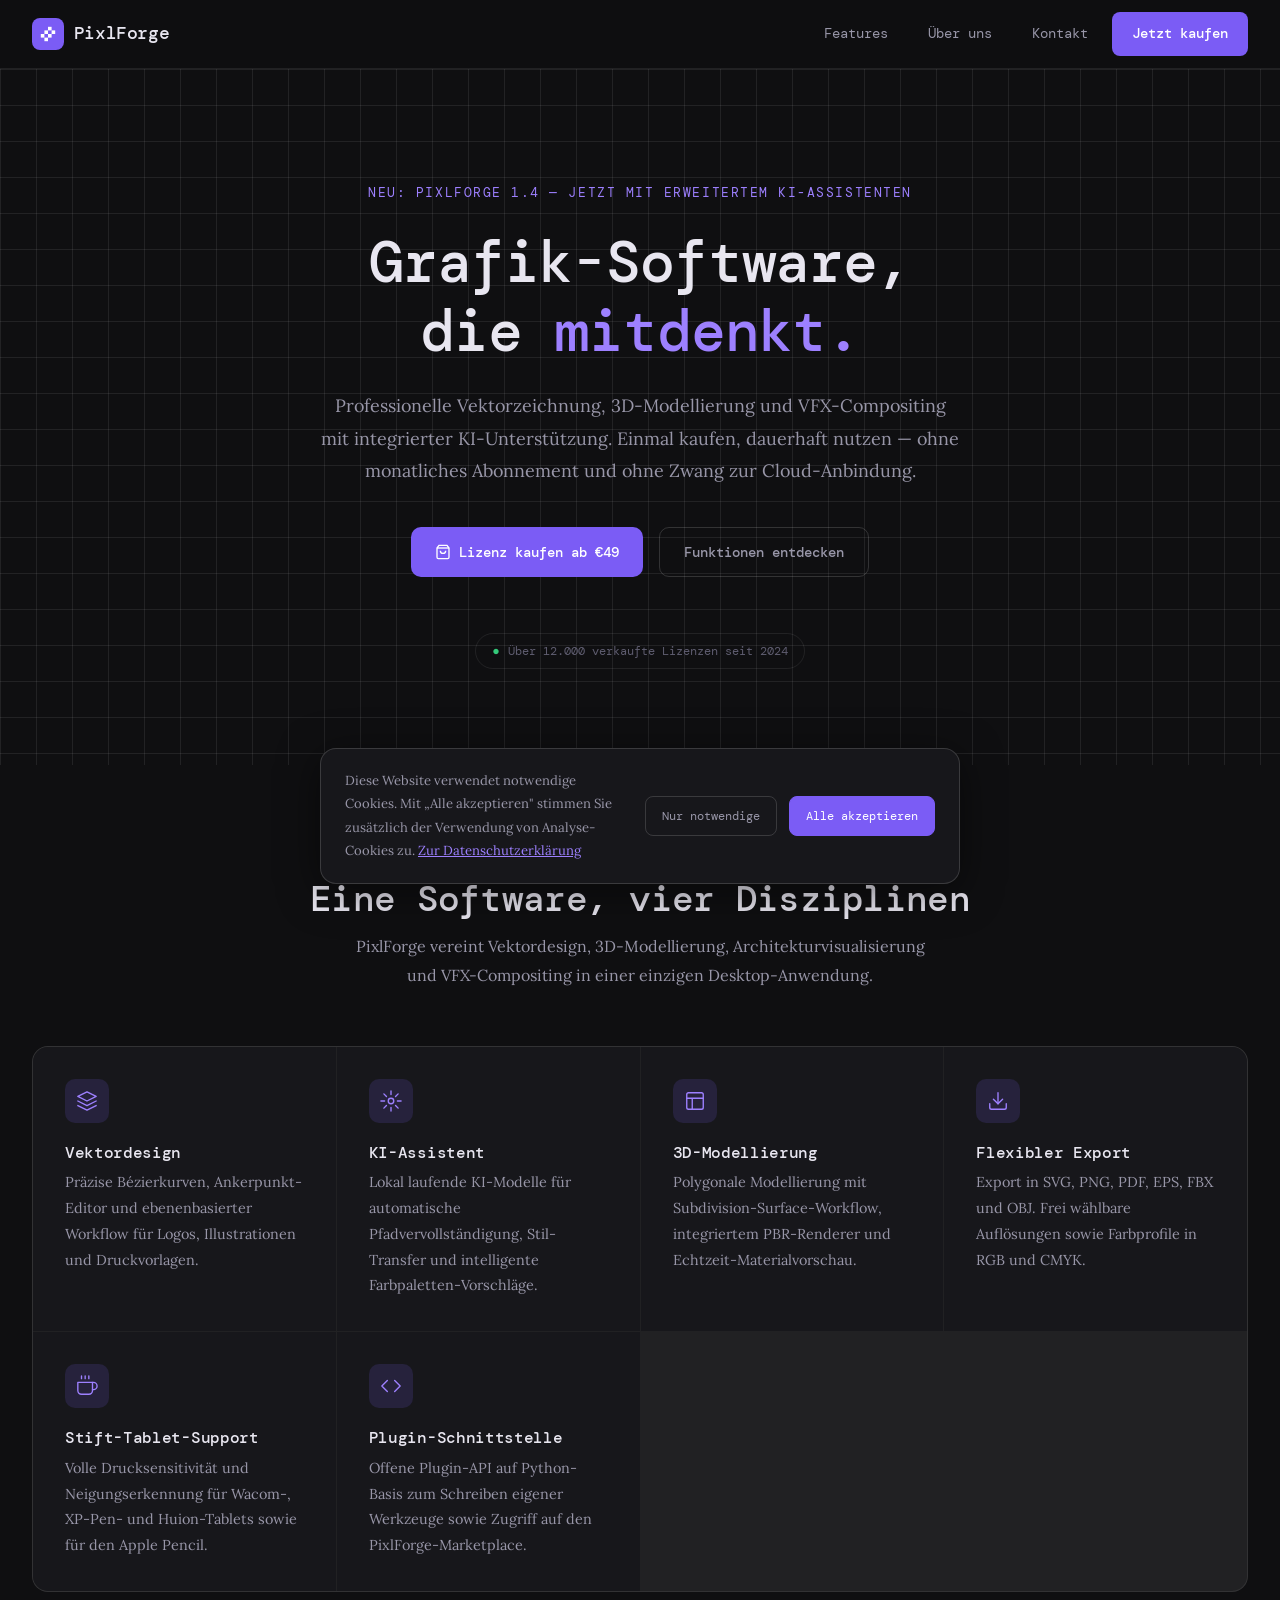
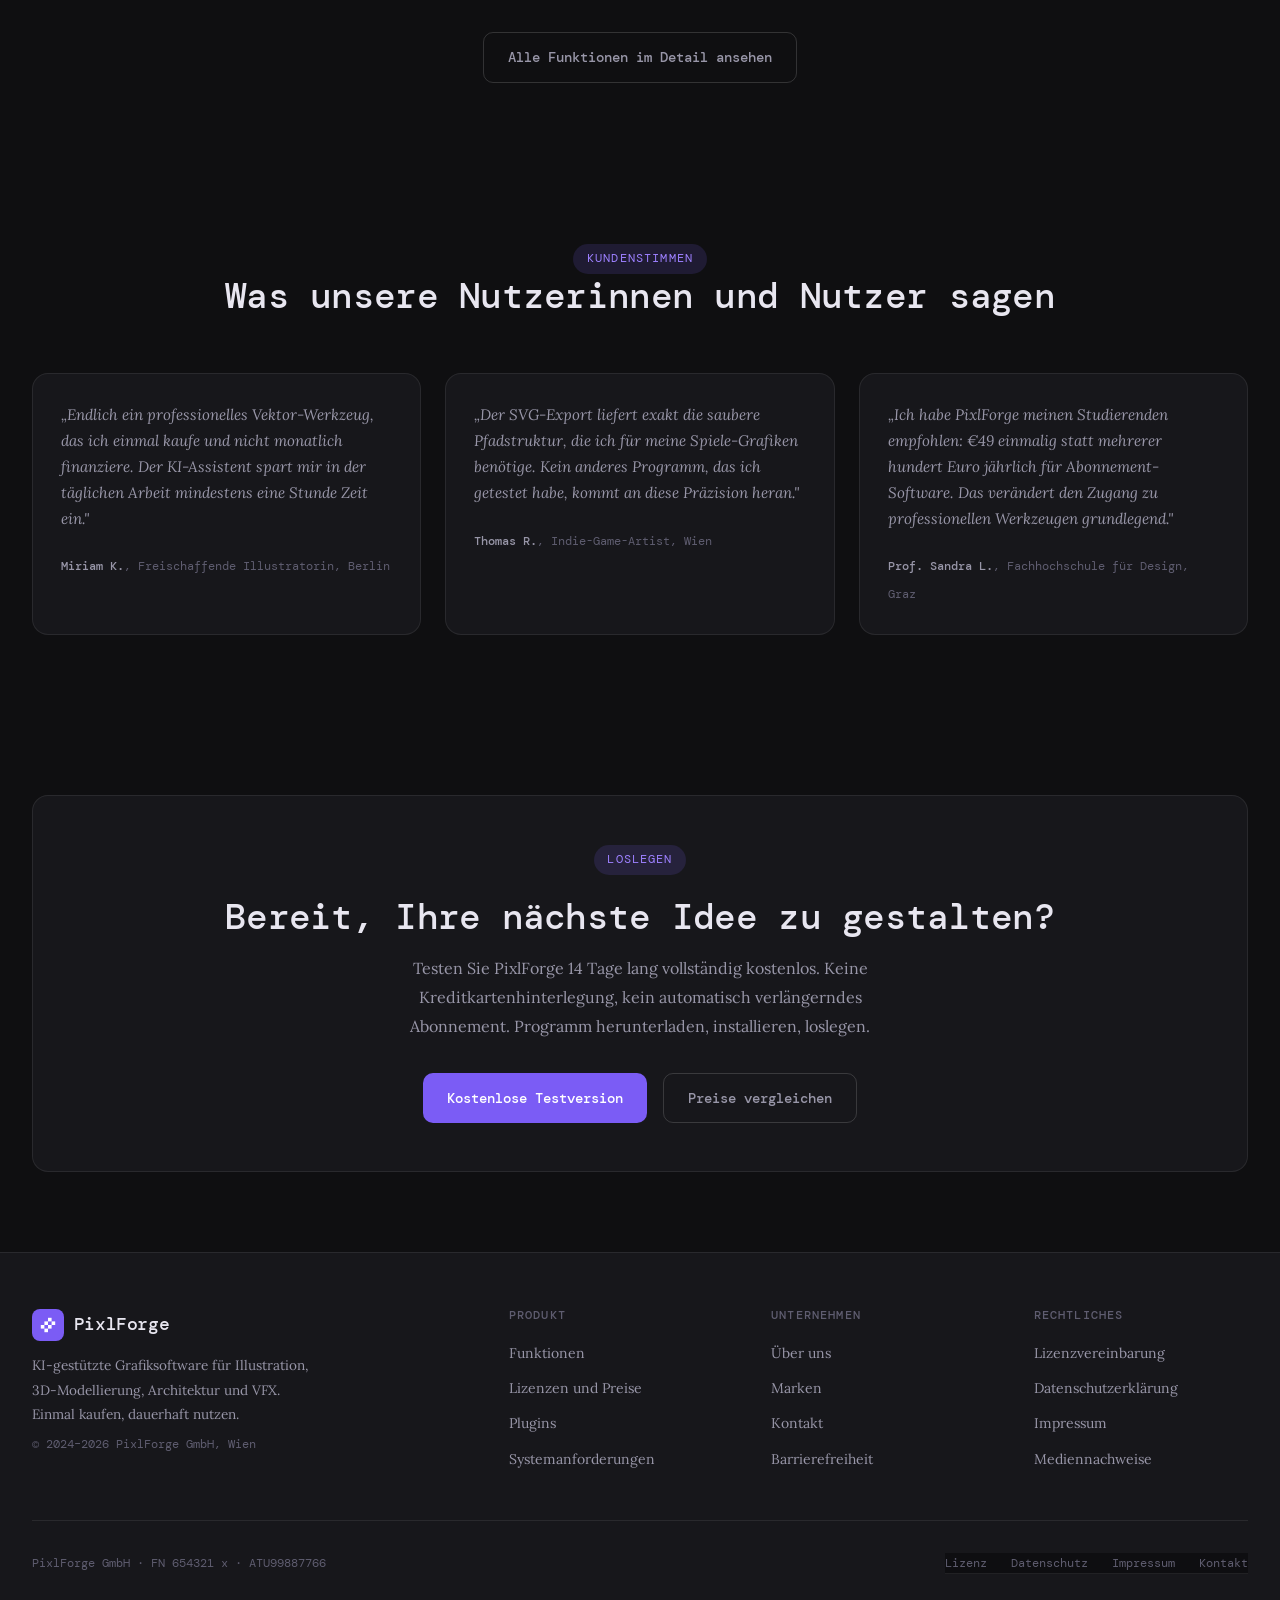
==== commit a3822af4: "Add files via upload 9th upload" ====
--- a/index.html
+++ b/index.html
@@ -2,13 +2,13 @@
 <html lang="de">
 <head>
   <meta charset="UTF-8">
-  <meta name="viewport" content="width=device-width, initial-scale=1.0">
-  <title>PixlForge – KI-Grafiksoftware für Illustratoren und Designer</title>
+  <meta name="viewport" content="width=device-width, initial-scale=1.0, viewport-fit=cover">
+  <title>PixlForge – KI-Grafiksoftware für Illustration, 3D, Architektur und VFX</title>
   <meta name="description" content="PixlForge ist eine professionelle, KI-gestützte Grafiksoftware für Vektordesign, 3D-Modellierung, Architekturvisualisierung und VFX-Compositing. Einmaliger Kauf, kein Abo.">
   <meta name="theme-color" content="#7b5cf5">
 
   <meta property="og:title"       content="PixlForge – KI-Grafiksoftware">
-  <meta property="og:description" content="Professionelle Grafiksoftware mit KI-Assist. Einmal kaufen, für immer nutzen.">
+  <meta property="og:description" content="Professionelle Grafiksoftware mit KI-Assistent. Einmal kaufen, dauerhaft nutzen.">
   <meta property="og:type"        content="website">
   <meta property="og:locale"      content="de_AT">
 
@@ -21,18 +21,15 @@
 
 <body>
 
+<a class="skip-link" href="#main-content">Zum Hauptinhalt springen</a>
+
 <!-- ═══════════════════════════════════════════════════════════════
-     SKIP LINK
-═══════════════════════════════════════════════════════════════ -->
-<a class="skip-link" href="#main-content">Zum Hauptinhalt springen</a>
-
-<!-- ═══════════════════════════════════════════════════════════════
-     NAVIGATION — schlank: nur Features, Über uns, CTA
+     NAVIGATION
 ═══════════════════════════════════════════════════════════════ -->
 <nav role="navigation" aria-label="Hauptnavigation">
   <div class="nav-inner">
     <a class="nav-logo" href="#" onclick="showPage('home'); return false;" aria-label="PixlForge – zur Startseite">
-      <div class="nav-logo-icon" aria-hidden="true">
+      <span class="nav-logo-icon" aria-hidden="true">
         <svg viewBox="0 0 20 20" xmlns="http://www.w3.org/2000/svg">
           <rect x="2" y="10" width="4" height="4"/>
           <rect x="6"  y="6"  width="4" height="4"/>
@@ -41,21 +38,25 @@
           <rect x="10" y="10" width="4" height="4"/>
           <rect x="6"  y="14" width="4" height="4"/>
         </svg>
-      </div>
+      </span>
       PixlForge
     </a>
 
+    <button class="nav-toggle"
+            aria-expanded="false"
+            aria-controls="nav-links"
+            aria-label="Menü öffnen"
+            onclick="toggleNav(this)">☰</button>
+
     <ul class="nav-links" id="nav-links" role="list">
       <li><a href="#" data-page="features" onclick="showPage('features'); return false;">Features</a></li>
-      <li><a href="#" data-page="about"    onclick="showPage('about');    return false;">Über uns</a></li>
-      <li><a href="#" class="nav-cta"      onclick="showPage('shop');     return false;">Jetzt kaufen</a></li>
+      <li><a href="#" data-page="about"    onclick="showPage('about'); return false;">Über uns</a></li>
+      <li><a href="#" data-page="kontakt"  onclick="showPage('kontakt'); return false;">Kontakt</a></li>
+      <li><a href="#" class="nav-cta"      onclick="showPage('shop'); return false;">Jetzt kaufen</a></li>
     </ul>
   </div>
 </nav>
 
-<!-- ═══════════════════════════════════════════════════════════════
-     MAIN
-═══════════════════════════════════════════════════════════════ -->
 <main id="main-content">
 
 <!-- ╔═══════════════════════════════════════════════════════════╗
@@ -65,7 +66,7 @@
 
   <div class="pixel-bg">
     <section class="hero container">
-      <p class="hero-eyebrow">Neu: PixlForge 1.4 — jetzt mit erweitertem KI-Assist</p>
+      <p class="hero-eyebrow">Neu: PixlForge 1.4 — jetzt mit erweitertem KI-Assistenten</p>
       <h1>Grafik-Software,<br>die <em>mitdenkt.</em></h1>
       <p class="hero-sub">
         Professionelle Vektorzeichnung, 3D-Modellierung und VFX-Compositing
@@ -90,7 +91,6 @@
     </section>
   </div>
 
-  <!-- Feature-Übersicht (kompakt) -->
   <section>
     <div class="container">
       <div class="section-header">
@@ -100,7 +100,6 @@
       </div>
 
       <div class="feature-grid" role="list">
-
         <article class="feature-card" role="listitem">
           <div class="feature-icon" aria-hidden="true">
             <svg viewBox="0 0 24 24"><path d="M12 2L2 7l10 5 10-5-10-5z"/><path d="M2 17l10 5 10-5"/><path d="M2 12l10 5 10-5"/></svg>
@@ -148,7 +147,6 @@
           <h3>Plugin-Schnittstelle</h3>
           <p>Offene Plugin-API auf Python-Basis zum Schreiben eigener Werkzeuge sowie Zugriff auf den PixlForge-Marketplace.</p>
         </article>
-
       </div>
 
       <div style="text-align:center; margin-top:2.5rem;">
@@ -157,7 +155,6 @@
     </div>
   </section>
 
-  <!-- Testimonials -->
   <section>
     <div class="container">
       <div class="section-header">
@@ -181,13 +178,12 @@
     </div>
   </section>
 
-  <!-- CTA -->
   <section>
     <div class="container">
       <div style="background:var(--bg2);border:1px solid var(--border);border-radius:var(--radius-lg);padding:3rem;text-align:center;">
         <p class="label">Loslegen</p>
         <h2 style="margin-bottom:1rem;color:var(--text);">Bereit, Ihre nächste Idee zu gestalten?</h2>
-        <p style="max-width:480px;margin:0 auto 2rem;">Testen Sie PixlForge 14 Tage lang vollständig kostenlos. Keine Kreditkarten­hinterlegung, kein automatisch verlängerndes Abonnement. Programm herunterladen, installieren, loslegen.</p>
+        <p style="max-width:500px;margin:0 auto 2rem;">Testen Sie PixlForge 14 Tage lang vollständig kostenlos. Keine Kreditkarten­hinterlegung, kein automatisch verlängerndes Abonnement. Programm herunterladen, installieren, loslegen.</p>
         <div style="display:flex;gap:1rem;justify-content:center;flex-wrap:wrap;">
           <a href="#" class="btn btn-primary" onclick="showPage('shop'); return false;">Kostenlose Testversion</a>
           <a href="#" class="btn btn-ghost"   onclick="showPage('shop'); return false;">Preise vergleichen</a>
@@ -208,8 +204,8 @@
     <section style="padding:5rem 0 3rem;">
       <div class="container">
         <p class="label">Funktionen</p>
-        <h1 style="font-size:clamp(1.8rem,4vw,2.8rem);">Vier Arbeitsbereiche, eine Anwendung</h1>
-        <p style="max-width:620px;margin-top:0.75rem;">PixlForge wurde entwickelt, um die wichtigsten gestalterischen und visuellen Disziplinen in einer durchgängigen Software­umgebung zu vereinen. Statt für jeden Arbeits­schritt zwischen verschiedenen Programmen wechseln zu müssen, arbeiten Sie an Vektorgrafiken, 3D-Szenen, Architekturmodellen und VFX-Compositings in derselben Oberfläche.</p>
+        <h1>Vier Arbeitsbereiche, eine Anwendung</h1>
+        <p style="max-width:700px;margin-top:0.75rem;">PixlForge wurde entwickelt, um die wichtigsten gestalterischen und visuellen Disziplinen in einer durchgängigen Software­umgebung zu vereinen. Statt für jeden Arbeits­schritt zwischen verschiedenen Programmen wechseln zu müssen, arbeiten Sie an Vektorgrafiken, 3D-Szenen, Architekturmodellen und VFX-Compositings in derselben Oberfläche.</p>
       </div>
     </section>
   </div>
@@ -217,7 +213,6 @@
   <section style="padding-top:1rem;">
     <div class="container">
 
-      <!-- Feature 1: Vektordesign -->
       <div class="feature-block">
         <div class="feature-text">
           <p class="feature-eyebrow">Modul 1 — Vektordesign</p>
@@ -236,7 +231,6 @@
         </figure>
       </div>
 
-      <!-- Feature 2: 3D-Modellierung -->
       <div class="feature-block reverse">
         <div class="feature-text">
           <p class="feature-eyebrow">Modul 2 — 3D-Modellierung</p>
@@ -255,7 +249,6 @@
         </figure>
       </div>
 
-      <!-- Feature 3: Architekturvisualisierung -->
       <div class="feature-block">
         <div class="feature-text">
           <p class="feature-eyebrow">Modul 3 — Architektur</p>
@@ -274,10 +267,9 @@
         </figure>
       </div>
 
-      <!-- Feature 4: VFX & Compositing -->
       <div class="feature-block reverse">
         <div class="feature-text">
-          <p class="feature-eyebrow">Modul 4 — VFX & Compositing</p>
+          <p class="feature-eyebrow">Modul 4 — VFX &amp; Compositing</p>
           <h2>Visual Effects und knotenbasiertes Compositing</h2>
           <p>Das VFX-Modul ist für Bewegtbild-Workflows konzipiert: Farbkorrektur, Roto­skopieren, Keying, Tracking und das Zusammen­führen mehrerer Bildebenen zu einer abgestimmten Endkomposition. Die Bedienung erfolgt knotenbasiert, vergleichbar mit professionellen Werkzeugen wie Nuke oder Fusion, jedoch mit deutlich flacherer Lernkurve.</p>
           <p>Bewegungs­daten lassen sich aus dem 3D-Modul übernehmen, sodass virtuelle Kameras und reale Footage präzise zusammen­geführt werden können.</p>
@@ -293,15 +285,13 @@
         </figure>
       </div>
 
-      <!-- Übergreifend: KI-Assistent -->
       <div style="margin-top:4rem; padding:2.5rem; background:var(--bg2); border:1px solid var(--border); border-radius:var(--radius-lg);">
-        <p class="feature-eyebrow" style="font-family:var(--mono);font-size:0.75rem;letter-spacing:0.12em;text-transform:uppercase;color:var(--accent2);margin-bottom:0.75rem;">Modul­übergreifend — KI-Assistent</p>
+        <p style="font-family:var(--mono);font-size:0.75rem;letter-spacing:0.12em;text-transform:uppercase;color:var(--accent2);margin-bottom:0.75rem;">Modul­übergreifend — KI-Assistent</p>
         <h2 style="font-size:1.5rem;color:var(--text);margin-bottom:1rem;">In allen vier Modulen verfügbar: der PixlForge KI-Assistent</h2>
         <p>Der KI-Assistent läuft lokal auf Ihrem Rechner — Ihre Arbeits­dateien verlassen das Gerät zu keiner Zeit. Im Vektor-Modul vervollständigt er angefangene Pfade, im 3D-Modul schlägt er passende Materialien vor, im Architektur-Modul erkennt er Grundriss­strukturen aus gescannten Skizzen, und im VFX-Modul beschleunigt er die automatische Roto­skopierung.</p>
         <p>Die KI-Funktionen sind optional und können jederzeit vollständig deaktiviert werden. PixlForge funktioniert auch ohne aktive KI-Komponente vollständig — der Assistent ist ein Hilfsmittel, kein Pflichtbestandteil des Arbeitsprozesses.</p>
       </div>
 
-      <!-- CTA -->
       <div style="text-align:center; margin-top:4rem;">
         <a href="#" class="btn btn-primary" onclick="showPage('shop'); return false;">Lizenz erwerben</a>
       </div>
@@ -319,7 +309,7 @@
     <div class="container">
       <div class="section-header" style="padding-top:3rem;">
         <p class="label">Lizenzen</p>
-        <h1 style="font-size:clamp(1.8rem,4vw,2.8rem);">Wählen Sie Ihre Lizenz</h1>
+        <h1>Wählen Sie Ihre Lizenz</h1>
         <p>Einmaliger Kauf — Sie erwerben das Nutzungsrecht an PixlForge dauerhaft. Es entstehen keine wiederkehrenden Kosten, keine automatisch verlängernden Abonnements und keine versteckten Folgegebühren.</p>
       </div>
 
@@ -376,9 +366,9 @@
 
       <div style="margin-top:3.5rem;background:var(--bg2);border:1px solid var(--border);border-radius:var(--radius-lg);padding:2rem;">
         <h2 style="font-size:1.2rem;margin-bottom:1.25rem;color:var(--text);">Systemanforderungen</h2>
-        <div style="display:grid;grid-template-columns:1fr 1fr;gap:2rem;">
+        <div style="display:grid;grid-template-columns:repeat(auto-fit,minmax(240px,1fr));gap:2rem;">
           <div>
-            <h3 style="font-size:0.85rem;margin-bottom:0.75rem;color:var(--text);">Microsoft Windows</h3>
+            <h3 style="font-size:0.9rem;margin-bottom:0.75rem;color:var(--text);">Microsoft Windows</h3>
             <ul style="list-style:none;font-size:0.85rem;color:var(--text2);display:flex;flex-direction:column;gap:0.4rem;">
               <li>Windows 10 (64-Bit) oder neuer</li>
               <li>Mindestens 4 GB RAM (8 GB empfohlen)</li>
@@ -387,7 +377,7 @@
             </ul>
           </div>
           <div>
-            <h3 style="font-size:0.85rem;margin-bottom:0.75rem;color:var(--text);">Apple macOS</h3>
+            <h3 style="font-size:0.9rem;margin-bottom:0.75rem;color:var(--text);">Apple macOS</h3>
             <ul style="list-style:none;font-size:0.85rem;color:var(--text2);display:flex;flex-direction:column;gap:0.4rem;">
               <li>macOS 12 Monterey oder neuer</li>
               <li>Mindestens 4 GB RAM (8 GB empfohlen)</li>
@@ -408,7 +398,9 @@
 
 
 <!-- ╔═══════════════════════════════════════════════════════════╗
-     ║  ABOUT                                                    ║
+     ║  ABOUT — neue Reihenfolge:                                ║
+     ║  Geschichte → Grundsätze → Team → Marken →                ║
+     ║  Medien­nachweise → Barrierefreiheit                       ║
      ╚═══════════════════════════════════════════════════════════╝ -->
 <div id="page-about" class="page" role="region" aria-label="Über uns">
 
@@ -416,28 +408,31 @@
     <section style="padding:5rem 0 3rem;">
       <div class="container">
         <p class="label">Unser Unternehmen</p>
-        <h1 style="font-size:clamp(1.8rem,4vw,2.8rem);">Über PixlForge</h1>
-        <p style="max-width:620px;margin-top:0.75rem;">Wir sind ein sechsköpfiges Team aus Wien, das eine Kreativ­software für Menschen baut, die täglich gestalten — Illustratorinnen, Architekten, Game-Artists und VFX-Künstlerinnen. Unser Ansatz ist bewusst klassisch: Software wird einmal gekauft, läuft auf dem eigenen Gerät, und niemand muss zustimmen, dass die eigenen Arbeitsdateien an einen Cloud-Dienst gesendet werden.</p>
+        <h1>Über PixlForge</h1>
+        <p style="max-width:700px;margin-top:0.75rem;">Wir sind ein sechsköpfiges Team aus Wien, das eine Kreativ­software für Menschen baut, die täglich gestalten — Illustratorinnen, Architekten, Game-Artists und VFX-Künstlerinnen. Unser Ansatz ist bewusst klassisch: Software wird einmal gekauft, läuft auf dem eigenen Gerät, und niemand muss zustimmen, dass die eigenen Arbeitsdateien an einen Cloud-Dienst gesendet werden.</p>
       </div>
     </section>
   </div>
 
+  <!-- 1. UNSERE GESCHICHTE -->
   <section>
     <div class="container">
-      <div class="about-intro">
+      <div class="about-intro" style="padding:0;">
         <div>
           <h2 style="font-size:1.6rem;margin-bottom:1rem;color:var(--text);">Unsere Geschichte</h2>
           <p>PixlForge GmbH wurde 2024 von einem Team aus erfahrenen Illustratorinnen und Software­entwicklern in Wien gegründet. Den Anstoß gab die geteilte Frustration mit Abonnement-Software, die ihre Nutzer­innen finanziell und technisch immer stärker an einzelne Konzerne bindet.</p>
           <p>Unser Ziel ist es, professionelle Kreativ­software zu fairen und transparenten Bedingungen anzubieten: einmaliger Kauf, dokumentierte Datei­formate, vollständige Offline-Funktionalität. Heute vertrauen über 12.000 Kreative im deutsch­sprachigen Raum auf PixlForge für ihre tägliche Arbeit.</p>
         </div>
+
+        <!-- 2. UNSERE GRUNDSÄTZE -->
         <div>
           <h2 style="font-size:1.6rem;margin-bottom:1rem;color:var(--text);">Unsere Grundsätze</h2>
-          <ul style="list-style:none;display:flex;flex-direction:column;gap:0.75rem;">
-            <li style="display:flex;gap:0.75rem;font-size:0.9rem;color:var(--text2);"><span style="color:var(--accent2);font-family:var(--mono);font-size:0.85rem;flex-shrink:0;">01</span>Software muss vollständig offline funktionieren.</li>
-            <li style="display:flex;gap:0.75rem;font-size:0.9rem;color:var(--text2);"><span style="color:var(--accent2);font-family:var(--mono);font-size:0.85rem;flex-shrink:0;">02</span>Einmaliger Kauf statt Abonnement — die erworbene Version bleibt dauerhaft nutzbar.</li>
-            <li style="display:flex;gap:0.75rem;font-size:0.9rem;color:var(--text2);"><span style="color:var(--accent2);font-family:var(--mono);font-size:0.85rem;flex-shrink:0;">03</span>Telemetrie und Nutzungsdaten werden nur nach ausdrücklicher Zustimmung übertragen.</li>
-            <li style="display:flex;gap:0.75rem;font-size:0.9rem;color:var(--text2);"><span style="color:var(--accent2);font-family:var(--mono);font-size:0.85rem;flex-shrink:0;">04</span>Offene und dokumentierte Datei­formate — Ihre Arbeits­daten bleiben in Ihrem Besitz.</li>
-            <li style="display:flex;gap:0.75rem;font-size:0.9rem;color:var(--text2);"><span style="color:var(--accent2);font-family:var(--mono);font-size:0.85rem;flex-shrink:0;">05</span>Barrierefreiheit ist Pflicht­bestandteil, kein Zusatzfeature.</li>
+          <ul style="list-style:none;display:flex;flex-direction:column;gap:0.85rem;">
+            <li style="display:flex;gap:0.85rem;font-size:0.95rem;color:var(--text2);"><span style="color:var(--accent2);font-family:var(--mono);font-size:0.85rem;flex-shrink:0;">01</span>Software muss vollständig offline funktionieren.</li>
+            <li style="display:flex;gap:0.85rem;font-size:0.95rem;color:var(--text2);"><span style="color:var(--accent2);font-family:var(--mono);font-size:0.85rem;flex-shrink:0;">02</span>Einmaliger Kauf statt Abonnement — die erworbene Version bleibt dauerhaft nutzbar.</li>
+            <li style="display:flex;gap:0.85rem;font-size:0.95rem;color:var(--text2);"><span style="color:var(--accent2);font-family:var(--mono);font-size:0.85rem;flex-shrink:0;">03</span>Telemetrie und Nutzungsdaten werden nur nach ausdrücklicher Zustimmung übertragen.</li>
+            <li style="display:flex;gap:0.85rem;font-size:0.95rem;color:var(--text2);"><span style="color:var(--accent2);font-family:var(--mono);font-size:0.85rem;flex-shrink:0;">04</span>Offene und dokumentierte Datei­formate — Ihre Arbeits­daten bleiben in Ihrem Besitz.</li>
+            <li style="display:flex;gap:0.85rem;font-size:0.95rem;color:var(--text2);"><span style="color:var(--accent2);font-family:var(--mono);font-size:0.85rem;flex-shrink:0;">05</span>Barrierefreiheit ist Pflicht­bestandteil, kein Zusatzfeature.</li>
           </ul>
         </div>
       </div>
@@ -446,7 +441,49 @@
 
   <div class="divider"></div>
 
-  <!-- MARKEN -->
+  <!-- 3. UNSER TEAM -->
+  <section>
+    <div class="container">
+      <h2 style="margin-bottom:0.5rem;color:var(--text);">Unser Team</h2>
+      <p style="max-width:640px;">Sechs Personen aus Wien — mit Schwerpunkten in Illustration, Software­architektur, Design, KI-Forschung und Community-Arbeit.</p>
+      <div class="team-grid" role="list">
+        <article class="team-card" role="listitem">
+          <img class="team-photo" src="assets/team-anna-hofer.png" alt="Porträtfoto von Anna Hofer, lächelnd vor unscharfem Bürohintergrund.">
+          <h3>Anna Hofer</h3>
+          <p>Geschäftsführerin und Mitgründerin</p>
+        </article>
+        <article class="team-card" role="listitem">
+          <img class="team-photo" src="assets/team-markus-kern.png" alt="Porträtfoto von Markus Kern, lächelnd vor hellem Hintergrund.">
+          <h3>Markus Kern</h3>
+          <p>Technischer Geschäftsführer und Mitgründer</p>
+        </article>
+        <article class="team-card" role="listitem">
+          <img class="team-photo" src="assets/team-lena-berger.png" alt="Porträtfoto von Lena Berger, lächelnd vor einer Betonwand.">
+          <h3>Lena Berger</h3>
+          <p>Leitende Designerin</p>
+        </article>
+        <article class="team-card" role="listitem">
+          <img class="team-photo" src="assets/team-thomas-pichler.png" alt="Porträtfoto von Thomas Pichler, lächelnd im hellen Büro.">
+          <h3>Thomas Pichler</h3>
+          <p>Senior-Entwickler</p>
+        </article>
+        <article class="team-card" role="listitem">
+          <img class="team-photo" src="assets/team-sara-reiter.png" alt="Porträtfoto von Sara Reiter, lächelnd in städtischer Umgebung.">
+          <h3>Sara Reiter</h3>
+          <p>Community-Management und Support</p>
+        </article>
+        <article class="team-card" role="listitem">
+          <img class="team-photo" src="assets/team-felix-wagner.png" alt="Porträtfoto von Felix Wagner, lächelnd vor unscharfem Hintergrund.">
+          <h3>Felix Wagner</h3>
+          <p>KI-Forschung und Entwicklung</p>
+        </article>
+      </div>
+    </div>
+  </section>
+
+  <div class="divider"></div>
+
+  <!-- 4. UNSERE MARKEN -->
   <section>
     <div class="container">
       <h2 style="margin-bottom:0.5rem;">Unsere Marken</h2>
@@ -458,13 +495,13 @@
         <article class="brand-card">
           <div class="brand-visual" aria-label="Wortbildmarke: Schriftzug PixlForge mit Pixel-Amboss-Symbol">
             <div style="display:flex;align-items:center;gap:0.7rem;">
-              <div style="width:38px;height:38px;background:var(--accent);border-radius:9px;display:flex;align-items:center;justify-content:center;">
+              <span style="width:38px;height:38px;background:var(--accent);border-radius:9px;display:flex;align-items:center;justify-content:center;">
                 <svg width="22" height="22" viewBox="0 0 20 20" fill="#fff" aria-hidden="true">
                   <rect x="2" y="10" width="4" height="4"/><rect x="6" y="6" width="4" height="4"/>
                   <rect x="10" y="2" width="4" height="4"/><rect x="14" y="6" width="4" height="4"/>
                   <rect x="10" y="10" width="4" height="4"/><rect x="6" y="14" width="4" height="4"/>
                 </svg>
-              </div>
+              </span>
               <span class="brand-wordmark">Pixl<em>Forge</em></span>
             </div>
           </div>
@@ -479,13 +516,13 @@
         <article class="brand-card">
           <div class="brand-visual" aria-label="Bildmarke: das Pixel-Amboss-Symbol als eigenständiges Icon">
             <div style="display:flex;flex-direction:column;align-items:center;gap:0.5rem;">
-              <div class="brand-img-only">
+              <span class="brand-img-only">
                 <svg viewBox="0 0 20 20" fill="#fff" aria-hidden="true">
                   <rect x="2" y="10" width="4" height="4"/><rect x="6" y="6" width="4" height="4"/>
                   <rect x="10" y="2" width="4" height="4"/><rect x="14" y="6" width="4" height="4"/>
                   <rect x="10" y="10" width="4" height="4"/><rect x="6" y="14" width="4" height="4"/>
                 </svg>
-              </div>
+              </span>
               <span style="font-family:var(--mono);font-size:0.7rem;color:var(--text3);">Bildmarke ohne Textbestandteil</span>
             </div>
           </div>
@@ -500,7 +537,7 @@
         <article class="brand-card">
           <div class="brand-visual" aria-label="Farbmarke Indigo-Violett, Farbwert HEX 7B5CF5">
             <div style="display:flex;flex-direction:column;align-items:center;gap:0.5rem;">
-              <div class="color-swatch" role="img" aria-label="Farbfeld der Markenfarbe HEX 7B5CF5"></div>
+              <span class="color-swatch" role="img" aria-label="Farbfeld der Markenfarbe HEX 7B5CF5"></span>
               <span style="font-family:var(--mono);font-size:0.72rem;color:var(--text3);">HEX #7B5CF5 · Pantone 2103 C</span>
             </div>
           </div>
@@ -515,20 +552,22 @@
       </div>
 
       <h2 style="font-size:1.3rem;margin-top:3.5rem;margin-bottom:0.5rem;color:var(--text);">Nizza-Klassifikation der Marken</h2>
-      <table class="nizza-table" aria-label="Übersicht der Nizza-Klassen, in denen unsere Marken eingetragen sind">
-        <thead><tr><th scope="col">Nizza-Klasse</th><th scope="col">Klassenbezeichnung</th><th scope="col">Anwendung bei PixlForge</th></tr></thead>
-        <tbody>
-          <tr><td>9</td> <td>Computer- und Wissenschafts­geräte sowie Software</td><td>Die Kern-Software PixlForge, herunterladbare Programm­dateien und kostenpflichtige Plugins</td></tr>
-          <tr><td>41</td><td>Erziehung, Aus- und Weiterbildung, Unterhaltung</td>     <td>Online-Tutorials, Video-Kurse und gedruckte Schulungs­unterlagen zur Software</td></tr>
-          <tr><td>42</td><td>Wissenschaftliche und technologische Dienst­leistungen</td><td>Lizenz­server-Infrastruktur, Software-Update-Bereitstellung und Plugin-Marketplace-Betrieb</td></tr>
-        </tbody>
-      </table>
+      <div class="table-scroll">
+        <table class="nizza-table" aria-label="Übersicht der Nizza-Klassen, in denen unsere Marken eingetragen sind">
+          <thead><tr><th scope="col">Nizza-Klasse</th><th scope="col">Klassenbezeichnung</th><th scope="col">Anwendung bei PixlForge</th></tr></thead>
+          <tbody>
+            <tr><td>9</td> <td>Computer- und Wissenschafts­geräte sowie Software</td><td>Die Kern-Software PixlForge, herunterladbare Programm­dateien und kostenpflichtige Plugins</td></tr>
+            <tr><td>41</td><td>Erziehung, Aus- und Weiterbildung, Unterhaltung</td>     <td>Online-Tutorials, Video-Kurse und gedruckte Schulungs­unterlagen zur Software</td></tr>
+            <tr><td>42</td><td>Wissenschaftliche und technologische Dienst­leistungen</td><td>Lizenz­server-Infrastruktur, Software-Update-Bereitstellung und Plugin-Marketplace-Betrieb</td></tr>
+          </tbody>
+        </table>
+      </div>
     </div>
   </section>
 
   <div class="divider"></div>
 
-  <!-- MEDIENNACHWEISE -->
+  <!-- 5. MEDIENNACHWEISE -->
   <section>
     <div class="container">
       <h2 style="margin-bottom:0.75rem;">Mediennachweise und Lizenzhinweise</h2>
@@ -561,18 +600,24 @@
         </table>
       </div>
 
-      <h3 style="font-size:1.05rem;margin:2rem 0 0.75rem;color:var(--text);">Bilder auf der Features-Seite</h3>
+      <h3 style="font-size:1.05rem;margin:2rem 0 0.75rem;color:var(--text);">Bilder auf der Features- und Über-uns-Seite</h3>
       <div class="info-box" style="margin-top:0;margin-bottom:1rem;">
-        <p><strong>Sämtliche Foto-Inhalte auf dieser Website</strong> — insbesondere die auf der Features-Seite eingebundenen Aufnahmen — wurden mit dem KI-Bildgenerator von OpenAI (ChatGPT/DALL·E) erzeugt. Die Nutzungs­bedingungen, Eigentums­verhältnisse und kommerziellen Verwertungs­rechte dieser Bilder sind ausführlich auf der <a href="#" onclick="showPage('lizenz'); return false;">Lizenz-Seite</a> dargestellt.</p>
+        <p><strong>Sämtliche Foto-Inhalte auf dieser Website</strong> — sowohl die auf der Features-Seite eingebundenen Software-Arbeitsplatz-Aufnahmen als auch die Team-Porträts dieser Seite — wurden mit dem KI-Bild­generator von OpenAI (ChatGPT/DALL·E) erzeugt. Die rechtlichen Grundlagen sind ausführlich auf der <a href="#" onclick="showPage('lizenz'); return false;">Lizenz-Seite</a> in § 10 dargestellt.</p>
       </div>
       <div class="table-scroll">
-        <table class="media-table" aria-label="Auflistung der auf der Features-Seite verwendeten Bilder">
+        <table class="media-table" aria-label="Auflistung der verwendeten KI-generierten Bilder">
           <thead><tr><th scope="col">Bild</th><th scope="col">Beschreibung</th><th scope="col">Erstellung</th><th scope="col">Lizenz</th></tr></thead>
           <tbody>
-            <tr><td>feature-vector-design.png</td>     <td>Vektor-Logo-Design auf Laptop</td>          <td>OpenAI Bildgenerator</td><td>Siehe Lizenz-Seite, § 10</td></tr>
-            <tr><td>feature-3d-modeling.png</td>       <td>3D-Modellierung einer stilisierten Burg</td><td>OpenAI Bildgenerator</td><td>Siehe Lizenz-Seite, § 10</td></tr>
+            <tr><td>feature-vector-design.png</td>     <td>Vektor-Logo-Design auf Laptop</td>             <td>OpenAI Bildgenerator</td><td>Siehe Lizenz-Seite, § 10</td></tr>
+            <tr><td>feature-3d-modeling.png</td>       <td>3D-Modellierung einer stilisierten Burg</td>   <td>OpenAI Bildgenerator</td><td>Siehe Lizenz-Seite, § 10</td></tr>
             <tr><td>feature-architecture.png</td>      <td>Architektur-Visualisierung eines Wohnhauses</td><td>OpenAI Bildgenerator</td><td>Siehe Lizenz-Seite, § 10</td></tr>
             <tr><td>feature-vfx-compositing.png</td>   <td>VFX-Compositing-Arbeitsplatz mit Auto-Szene</td><td>OpenAI Bildgenerator</td><td>Siehe Lizenz-Seite, § 10</td></tr>
+            <tr><td>team-anna-hofer.png</td>           <td>Porträtfoto Anna Hofer</td>                    <td>OpenAI Bildgenerator</td><td>Siehe Lizenz-Seite, § 10</td></tr>
+            <tr><td>team-markus-kern.png</td>          <td>Porträtfoto Markus Kern</td>                   <td>OpenAI Bildgenerator</td><td>Siehe Lizenz-Seite, § 10</td></tr>
+            <tr><td>team-lena-berger.png</td>          <td>Porträtfoto Lena Berger</td>                   <td>OpenAI Bildgenerator</td><td>Siehe Lizenz-Seite, § 10</td></tr>
+            <tr><td>team-thomas-pichler.png</td>       <td>Porträtfoto Thomas Pichler</td>                <td>OpenAI Bildgenerator</td><td>Siehe Lizenz-Seite, § 10</td></tr>
+            <tr><td>team-sara-reiter.png</td>          <td>Porträtfoto Sara Reiter</td>                   <td>OpenAI Bildgenerator</td><td>Siehe Lizenz-Seite, § 10</td></tr>
+            <tr><td>team-felix-wagner.png</td>         <td>Porträtfoto Felix Wagner</td>                  <td>OpenAI Bildgenerator</td><td>Siehe Lizenz-Seite, § 10</td></tr>
           </tbody>
         </table>
       </div>
@@ -603,74 +648,73 @@
 
   <div class="divider"></div>
 
-  <!-- TEAM -->
-  <section>
-    <div class="container">
-      <h2 style="margin-bottom:2rem;color:var(--text);">Das Team</h2>
-      <div class="team-grid" role="list">
-        <article class="team-card" role="listitem"><div class="team-avatar" aria-hidden="true">AH</div><h3>Anna Hofer</h3>    <p>Geschäftsführerin und Mitgründerin</p></article>
-        <article class="team-card" role="listitem"><div class="team-avatar" aria-hidden="true">MK</div><h3>Markus Kern</h3>   <p>Technischer Geschäftsführer und Mitgründer</p></article>
-        <article class="team-card" role="listitem"><div class="team-avatar" aria-hidden="true">LB</div><h3>Lena Berger</h3>   <p>Leitende Designerin</p></article>
-        <article class="team-card" role="listitem"><div class="team-avatar" aria-hidden="true">TP</div><h3>Thomas Pichler</h3><p>Senior-Entwickler</p></article>
-        <article class="team-card" role="listitem"><div class="team-avatar" aria-hidden="true">SR</div><h3>Sara Reiter</h3>   <p>Community-Management und Support</p></article>
-        <article class="team-card" role="listitem"><div class="team-avatar" aria-hidden="true">FW</div><h3>Felix Wagner</h3>  <p>KI-Forschung und Entwicklung</p></article>
-      </div>
-    </div>
-  </section>
-
-  <div class="divider"></div>
-
-  <!-- BARRIEREFREIHEIT -->
+  <!-- 6. BARRIEREFREIHEITSERKLÄRUNG (Aufbau nach § 4 WZG) -->
   <section>
     <div class="container-narrow">
       <h2 style="margin-bottom:1rem;color:var(--text);">Barrierefreiheits­erklärung</h2>
+
       <div class="a11y-status" role="status">
-        <div class="a11y-dot" aria-hidden="true" style="background:var(--warning);"></div>
-        <p>Diese Website ist mit den Web Content Accessibility Guidelines 2.2 auf Konformitäts­stufe AA <strong>teilweise konform</strong>. Die unten aufgeführten Inhalte sind aus den genannten Gründen nicht vollständig barrierefrei.</p>
-      </div>
+        <span class="a11y-dot" aria-hidden="true"></span>
+        <p>Diese Website ist <strong>teilweise konform</strong> mit den Web Content Accessibility Guidelines 2.2 auf Konformitäts­stufe AA. Sie ist wegen der unten aufgeführten Unvereinbarkeiten beziehungsweise wegen der genannten Ausnahmen nicht vollständig konform.</p>
+      </div>
+
       <div class="legal-body" style="padding-bottom:0;">
-        <h2>Geltungsbereich</h2>
-        <p>Diese Erklärung gilt für die Website pixlforge.at der PixlForge GmbH, Wien. Sie wurde nach den Vorgaben des österreichischen <strong>Web-Zugänglichkeits-Gesetzes (WZG)</strong> sowie der Richtlinie (EU) 2016/2102 erstellt.</p>
-
-        <h2>Stand der Konformität</h2>
-        <p>Die Website ist mit den Web Content Accessibility Guidelines (WCAG) Version 2.2 auf Konformitäts­stufe AA <strong>teilweise konform</strong>. Sie ist wegen der unter „Nicht barrierefreie Inhalte" aufgeführten Unvereinbarkeiten beziehungsweise wegen der dort genannten Ausnahmen nicht vollständig konform. Folgende Maßnahmen wurden zur Sicherstellung der Barrierefreiheit umgesetzt:</p>
+
+        <h2>Einleitung</h2>
+        <p>Die PixlForge GmbH ist bestrebt, ihre Website im Einklang mit dem österreichischen <strong>Web-Zugänglichkeits-Gesetz (WZG)</strong>, dem ab 28. Juni 2025 geltenden <strong>Barrierefreiheits­gesetz (BaFG)</strong> sowie der zugrunde liegenden Richtlinie (EU) 2016/2102 und Richtlinie (EU) 2019/882 (European Accessibility Act) barriere­frei zugänglich zu machen. Diese Erklärung zur Barrierefreiheit gilt für die Website pixlforge.at der PixlForge GmbH, Wien.</p>
+
+        <h2>Stand der Vereinbarkeit mit den Anforderungen</h2>
+        <p>Die Website ist mit der Konformitäts­stufe AA der Web Content Accessibility Guidelines (WCAG) Version 2.2 sowie mit dem geltenden europäischen Standard EN 301 549 V3.2.1 <strong>teilweise konform</strong> — sie ist wegen der unter „Nicht barrierefreie Inhalte" aufgeführten Unvereinbarkeiten beziehungsweise wegen der dort genannten Ausnahmen nicht vollständig konform.</p>
+        <p>Folgende Maßnahmen wurden zur Sicherstellung der Barriere­freiheit umgesetzt:</p>
         <ul>
-          <li><strong>Wahrnehmbarkeit:</strong> Sämtliche grafische Elemente — Icons, Bildmarken, Logos — sind mit aussage­kräftigen Alternativ­texten versehen. Die Farbkontraste erfüllen das in WCAG 2.2 geforderte Mindestverhältnis von 4,5:1 für regulären Text und 3:1 für grafische Bedien­elemente. Schriftgrößen werden in relativen Einheiten (rem und clamp) angegeben und skalieren mit den Browser-Einstellungen der Nutzerin oder des Nutzers.</li>
+          <li><strong>Wahrnehmbarkeit:</strong> Sämtliche grafische Elemente — Icons, Bildmarken, Logos und Team-Porträts — sind mit aussage­kräftigen Alternativ­texten versehen. Die Farbkontraste erfüllen das in WCAG 2.2 geforderte Mindest­verhältnis von 4,5:1 für regulären Text und 3:1 für grafische Bedien­elemente. Schrift­größen werden in relativen Einheiten (rem und clamp) angegeben und skalieren mit den Browser-Einstellungen der Nutzerin oder des Nutzers; die Website bleibt bis zu einer Vergrößerung von 200 % ohne Verlust von Inhalt oder Funktion nutzbar.</li>
           <li><strong>Bedienbarkeit:</strong> Alle nicht ausdrücklich ausgenommenen interaktiven Elemente sind ohne Maus per Tastatur erreichbar. Ein Sprunglink am Seiten­anfang erlaubt das direkte Springen zum Hauptinhalt. Es werden keine Zeit­beschränkungen für Eingaben gesetzt. Der Tastatur-Fokus ist durch einen zwei Pixel starken Indigo-Rahmen jederzeit deutlich sichtbar.</li>
-          <li><strong>Verständlichkeit:</strong> Die Hauptsprache der Seite ist über das Attribut lang="de" definiert. Sämtliche Formular­felder sind mit eindeutigen Beschriftungen versehen. Die Navigation ist auf allen Unterseiten konsistent gestaltet. Fehlermeldungen werden klar und handlungs­orientiert formuliert.</li>
-          <li><strong>Robustheit:</strong> Die Website verwendet semantisches HTML5 mit korrekt eingesetzten ARIA-Landmarken (role-Attribute, aria-label, aria-current). Sie wurde mit den gängigen Screen­readern NVDA, JAWS und VoiceOver getestet.</li>
+          <li><strong>Verständlichkeit:</strong> Die Hauptsprache der Seite ist über das Attribut <code>lang="de"</code> definiert. Sämtliche Formular­felder sind mit eindeutigen, ausgeschriebenen Beschriftungen versehen (etwa „E-Mail-Adresse" statt nur „E-Mail"). Die Navigation ist auf allen Unter­seiten konsistent gestaltet. Fehler­meldungen werden klar und handlungs­orientiert formuliert.</li>
+          <li><strong>Robustheit:</strong> Die Website verwendet semantisches HTML5 mit korrekt eingesetzten ARIA-Landmarken (<code>role</code>-Attribute, <code>aria-label</code>, <code>aria-current</code>). Sie wurde mit den gängigen Screen­readern NVDA, JAWS und VoiceOver getestet.</li>
         </ul>
 
         <h2>Einhaltung der neuen Erfolgs­kriterien aus WCAG 2.2</h2>
         <ul>
           <li><strong>Kriterium 2.4.11 — Fokus nicht verdeckt (Minimum):</strong> Das fixierte Navigations­band am oberen Bildschirm­rand verdeckt zu keinem Zeitpunkt das gerade fokussierte Element.</li>
           <li><strong>Kriterium 2.5.7 — Ziehbewegungen:</strong> Auf der Website werden keine reinen Drag-and-Drop-Interaktionen ohne Tastatur-Alternative eingesetzt.</li>
-          <li><strong>Kriterium 2.5.8 — Zielgröße (Minimum):</strong> Sämtliche anklickbaren Bedien­elemente weisen eine Mindest­zielgröße von 24 mal 24 CSS-Pixel auf.</li>
-          <li><strong>Kriterium 3.2.6 — Konsistente Hilfe:</strong> Die Kontakt­informationen sind über das Seiten­menü und den Seiten­fuß durchgängig erreichbar.</li>
+          <li><strong>Kriterium 2.5.8 — Zielgröße (Minimum):</strong> Sämtliche anklickbaren Bedien­elemente weisen eine Mindest­zielgröße von 44 × 44 CSS-Pixel auf.</li>
+          <li><strong>Kriterium 3.2.6 — Konsistente Hilfe:</strong> Die Kontakt­informationen sind über die Hauptnavigation und den Seiten­fuß durchgängig erreichbar.</li>
           <li><strong>Kriterium 3.3.7 — Redundante Eingabe:</strong> Bereits eingegebene Daten müssen im Kaufprozess nicht erneut eingegeben werden.</li>
           <li><strong>Kriterium 3.3.8 — Zugängliche Authentifizierung (Minimum):</strong> Bei Anmeldung und Lizenz­aktivierung werden weder CAPTCHA-Aufgaben noch andere rein kognitive Tests eingesetzt.</li>
         </ul>
 
         <h2>Nicht barrierefreie Inhalte</h2>
-        <p>Folgende Bereiche der Website sind aktuell <strong>nicht oder nur eingeschränkt barrierefrei</strong>. Wir arbeiten daran, die genannten Einschränkungen schritt­weise zu beheben:</p>
+        <p>Die nachstehend aufgeführten Inhalte sind aus den folgenden Gründen nicht barriere­frei:</p>
+
+        <h3>a) Unvereinbarkeit mit den Barriere­freiheits­bestimmungen</h3>
         <ul>
-          <li><strong>Der interaktive KI-Editor (innerhalb der Anwendungs­vorschau):</strong> Der KI-Assist-Editor, der auf der Features-Seite vorgestellt wird, befindet sich in laufender Optimierung. Die node-basierte Oberfläche ist derzeit noch nicht vollständig mit Screen­readern bedienbar. Wir empfehlen Nutzerinnen und Nutzern assistiver Technologien, die textbasierte Funktions­beschreibung auf der Features-Seite zu verwenden, bis die Optimierung abgeschlossen ist (geplant: viertes Quartal 2025).</li>
-          <li><strong>Vorschaubilder der Software­oberfläche:</strong> Die in die Features-Seite eingebundenen Abbildungen einzelner Software­oberflächen enthalten beschreibende Alternativ­texte, jedoch keine ausführlichen Text­alternativen zu sämtlichen Detail­informationen, die im Bild zu sehen sind. Wir bieten alternative Text­beschreibungen auf Anfrage an.</li>
-          <li><strong>PDF-Dokumente (etwa technische Datenblätter):</strong> Aktuell veröffentlichte PDF-Dokumente entsprechen noch nicht durch­gehend dem Standard PDF/UA. Wir arbeiten an einer barriere­freien Neuausgabe.</li>
+          <li><strong>Interaktiver KI-Editor (innerhalb der Software-Vorschau auf der Features-Seite):</strong> Der knotenbasierte Editor ist derzeit nicht vollständig mit Screen­readern bedienbar. Damit ist das WCAG-Erfolgs­kriterium 4.1.2 (Name, Rolle, Wert) nicht vollständig erfüllt. An der Behebung wird gearbeitet; die Umsetzung ist bis <strong>Mitte 2027</strong> geplant.</li>
+          <li><strong>Vorschau­bilder der Software­oberfläche:</strong> Die auf der Features-Seite eingebundenen Abbildungen einzelner Software­oberflächen enthalten beschreibende Alternativ­texte, jedoch keine ausführlichen Text­alternativen zu sämtlichen Details, die im Bild zu sehen sind. Damit ist das WCAG-Erfolgs­kriterium 1.1.1 (Nicht-Text-Inhalt) nur teilweise erfüllt. Wir bieten ausführliche Text­alternativen auf Anfrage an. Eine systematische Nachbesserung erfolgt bis <strong>Sommer 2027</strong>.</li>
         </ul>
-        <p>Wenn Sie eine zugängliche Version eines der oben genannten Inhalte benötigen, wenden Sie sich bitte an <a href="mailto:a11y@pixlforge.at">a11y@pixlforge.at</a>. Wir stellen Ihnen die Informationen zeitnah in einem zugänglichen Format zur Verfügung.</p>
-
-        <h2>Rückmeldungen und Kontakt</h2>
-        <p>Sollten Sie auf Barrieren stoßen, die Sie an der vollen Nutzung der Website hindern, oder eine zugängliche Version eines Inhalts benötigen, kontaktieren Sie uns bitte unter <a href="mailto:a11y@pixlforge.at">a11y@pixlforge.at</a>. Wir bemühen uns, gemeldete Probleme innerhalb von vier Wochen zu beheben oder eine zugängliche Alternative bereit­zustellen.</p>
+
+        <h3>b) Unverhältnismäßige Belastung</h3>
+        <ul>
+          <li><strong>Eingebettete Produkt-Vorstellungs­videos:</strong> Für ältere Vorstellungs­videos liegen derzeit noch keine Audio­deskriptionen vor. Damit ist das WCAG-Erfolgs­kriterium 1.2.5 (Audio­deskription) nicht erfüllt. Eine Nachvertonung sämtlicher Bestands­videos stellt im Sinne der Barriere­freiheits­bestimmungen eine unverhältnis­mäßige Belastung dar. Für Videos, die ab Sommer 2026 neu erstellt werden, werden Audio­deskriptionen mit­produziert.</li>
+        </ul>
+
+        <h3>c) Die Inhalte fallen nicht in den Anwendungs­bereich der anwendbaren Rechts­vorschriften</h3>
+        <ul>
+          <li><strong>Ältere PDF-Dokumente (technische Datenblätter, ältere Release Notes):</strong> Vor dem 23. September 2018 veröffentlichte PDF-Dokumente sind gemäß § 2 Abs. 3 WZG vom Anwendungs­bereich ausgenommen. Sie sind nicht durchgängig nach dem Standard PDF/UA aufbereitet. Für neue Dokumente bemühen wir uns um Veröffentlichung barriere­frei nach WCAG 2.2 und PDF/UA. Eine vollständige Neuausgabe älterer Dokumente erfolgt schrittweise bis <strong>Ende 2027</strong>.</li>
+          <li><strong>Inhalte Dritter</strong>, die nicht im Einfluss­bereich der PixlForge GmbH liegen — etwa eingebettete Karten­dienste oder externe Tutorial-Videos — sind vom Geltungs­bereich ausgenommen. Für diese Inhalte Dritter kann bezüglich der Vereinbarkeit mit Barriere­freiheits­bestimmungen keine Aussage getroffen werden.</li>
+        </ul>
+
+        <h2>Erstellung dieser Erklärung zur Barrierefreiheit</h2>
+        <p>Diese Erklärung wurde am <strong>15. Mai 2026</strong> erstellt. Die Bewertung der Barriere­freiheit erfolgte durch eine <strong>Selbst­bewertung</strong> der PixlForge GmbH unter Verwendung der Werkzeuge WAVE, axe DevTools und Lighthouse, ergänzt durch manuelle Tests mit den Screen­readern NVDA und VoiceOver. Die Erklärung wurde zuletzt im <strong>Mai 2026</strong> überprüft; die nächste planmäßige Überprüfung ist für <strong>Mai 2027</strong> vorgesehen.</p>
+
+        <h2>Feedback und Kontakt­angaben</h2>
+        <p>Sollten Sie auf Barrieren stoßen, die Sie an der vollen Nutzung der Website hindern, oder eine zugängliche Version eines Inhalts benötigen, kontaktieren Sie uns bitte unter <a href="mailto:a11y@pixlforge.at">a11y@pixlforge.at</a>. Eine Antwort erfolgt gemäß § 4 Abs. 3 WZG innerhalb von zwei Monaten nach Eingang Ihrer Meldung.</p>
 
         <h2>Durchsetzungs­verfahren</h2>
-        <p>Wenn die Antwort auf Ihre Meldung einer Barriere nicht zufrieden­stellend war oder Sie innerhalb von sechs Wochen keine Antwort erhalten, können Sie eine Beschwerde bei der österreichischen Beschwerde- und Durchsetzungs­stelle für die digitale Barriere­freiheit nach dem Web-Zugänglichkeits-Gesetz einreichen:</p>
+        <p>Sollte die Antwort auf Ihre Meldung einer Barriere nicht zufrieden­stellend gewesen sein oder sollten Sie innerhalb von sechs Wochen keine Antwort erhalten haben, können Sie eine Beschwerde bei der österreichischen Beschwerde- und Durchsetzungs­stelle für die digitale Barriere­freiheit nach dem WZG einreichen:</p>
         <p><strong>Österreichische Forschungs­förderungs­gesellschaft mbH (FFG)</strong><br>
         Sensengasse 1, 1090 Wien<br>
         Webadresse: <a href="https://www.ffg.at" target="_blank" rel="noopener noreferrer">www.ffg.at</a><br>
         Die Beschwerde ist elektronisch über das Kontakt­formular der FFG einzureichen.</p>
-
-        <p style="margin-top:1.5rem;font-family:var(--mono);font-size:0.78rem;color:var(--text3);">Diese Erklärung wurde im Mai 2025 erstellt. Die Bewertung der Barriere­freiheit erfolgte durch eine Selbst­bewertung der PixlForge GmbH. Nächste planmäßige Überprüfung: Mai 2026.</p>
       </div>
     </div>
   </section>
@@ -685,13 +729,13 @@
   <div class="container-narrow">
     <div class="legal-header">
       <h1>Lizenzvereinbarung</h1>
-      <p>Endnutzer-Lizenz­vereinbarung (End User License Agreement) · Fassung 2.1 · Stand Mai 2025</p>
+      <p>Endnutzer-Lizenz­vereinbarung (End User License Agreement) · Fassung 2.1 · Stand Mai 2026</p>
     </div>
     <div class="legal-body">
       <div class="info-box"><p>Durch den Erwerb einer Lizenz und durch die Installation der Software PixlForge erklären Sie sich mit den nachfolgenden Lizenz­bedingungen einverstanden. Bitte lesen Sie diese Vereinbarung vollständig, bevor Sie die Software installieren oder verwenden.</p></div>
 
       <h2>§ 1 Vertragsparteien und Vertragsgegenstand</h2>
-      <p>Diese Lizenz­vereinbarung wird geschlossen zwischen der <strong>PixlForge GmbH</strong>, Mariahilfer Straße 100/15, 1060 Wien, Österreich (im Folgenden „Lizenzgeberin") und der natürlichen oder juristischen Person, die eine Lizenz erwirbt (im Folgenden „Lizenz­nehmer"). Vertrags­gegenstand ist die Bereitstellung der Software „PixlForge" einschließlich ihrer Dokumentation und der nachfolgend definierten Nutzungs­rechte. Sämtliche Urheber- und Verwertungs­rechte an der Software verbleiben bei der Lizenzgeberin, soweit in dieser Vereinbarung nicht ausdrücklich abweichend geregelt.</p>
+      <p>Diese Lizenz­vereinbarung wird geschlossen zwischen der <strong>PixlForge GmbH</strong>, Mariahilfer Straße 100/15, 1060 Wien, Österreich (im Folgenden „Lizenzgeberin") und der natürlichen oder juristischen Person, die eine Lizenz erwirbt (im Folgenden „Lizenz­nehmer"). Vertrags­gegenstand ist die Bereitstellung der Software „PixlForge" einschließlich ihrer Dokumentation und der nachfolgend definierten Nutzungs­rechte. Sämtliche Urheber- und Verwertungs­rechte an der Software verbleiben gemäß österreichischem Urheber­rechts­gesetz (UrhG) bei der Lizenzgeberin, soweit in dieser Vereinbarung nicht ausdrücklich abweichend geregelt.</p>
 
       <h2>§ 2 Lizenzumfang der Starter-Lizenz (€ 49 einmalig)</h2>
       <p>Mit dem Erwerb der Starter-Lizenz erwirbt der Lizenz­nehmer ein zeitlich unbeschränktes, nicht-übertragbares und nicht-ausschließliches Nutzungs­recht an der Software mit folgendem Umfang:</p>
@@ -701,7 +745,7 @@
         <li>Erstellung von Werken zum persönlichen Gebrauch oder zur unentgeltlichen Weitergabe</li>
         <li>Bezug kostenloser Software-Aktualisierungen während eines Zeitraums von <strong>zwölf Monaten</strong> ab dem Kaufdatum</li>
       </ul>
-      <p>Mit der Starter-Lizenz nicht erworben werden: das Recht zur kommerziellen Nutzung; das Recht zur Weitergabe oder Unterlizenzierung; das Recht zur gleichzeitigen Nutzung auf mehreren Geräten; der Zugriff auf den KI-Assistenten und die Plugin-Schnittstelle.</p>
+      <p>Mit der Starter-Lizenz nicht erworben werden: das Recht zur kommerziellen Nutzung; das Recht zur Weitergabe oder Unter­lizenzierung; das Recht zur gleichzeitigen Nutzung auf mehreren Geräten; der Zugriff auf den KI-Assistenten und die Plugin-Schnitt­stelle.</p>
 
       <h2>§ 3 Lizenzumfang der Pro-Lizenz (€ 79 einmalig)</h2>
       <p>Mit dem Erwerb der Pro-Lizenz erwirbt der Lizenz­nehmer ein zeitlich unbeschränktes, nicht-übertragbares und nicht-ausschließliches Nutzungs­recht an der Software mit folgendem Umfang:</p>
@@ -717,13 +761,13 @@
       <h2>§ 4 Eigentum an den vom Lizenz­nehmer erstellten Werken</h2>
       <p>Grafiken, Illustrationen, 3D-Modelle, Compositings und sonstige Werke, die der Lizenz­nehmer unter Verwendung von PixlForge erstellt, sind und bleiben <strong>vollständig und ausschließlich Eigentum des Lizenz­nehmers</strong>. Die Lizenz­geberin macht an diesen vom Lizenz­nehmer erzeugten Werken keinerlei eigene Rechte geltend. Die kommerzielle Verwertung dieser Werke ist allerdings nur unter der Pro-Lizenz gestattet (siehe § 3); unter der Starter-Lizenz ist sie ausgeschlossen (siehe § 2).</p>
 
-      <h3>4.1 Klarstellung zu Werken, die unter Einsatz des KI-Assistenten entstehen</h3>
-      <p>Der in der Pro-Lizenz enthaltene KI-Assistent kann bestimmte Arbeits­schritte automatisieren, etwa Pfade vervollständigen, Materialien vorschlagen oder Roto­skopierungen vorbereiten. Hinsichtlich der so erzeugten Inhalte gilt:</p>
+      <h3>4.1 Werke unter Einsatz des KI-Assistenten</h3>
+      <p>Der in der Pro-Lizenz enthaltene KI-Assistent kann bestimmte Arbeits­schritte automatisieren — etwa Pfade vervollständigen, Materialien vorschlagen oder Roto­skopierungen vorbereiten. Hinsichtlich der so erzeugten Inhalte gilt:</p>
       <ul>
-        <li><strong>Keine eigenen Rechte der Lizenz­geberin:</strong> Die Lizenz­geberin beansprucht weder Urheber­rechte noch sonstige Verwertungs­rechte an Pfaden, Materialien, Masken oder anderen Inhalten, die der KI-Assistent für den Lizenz­nehmer erzeugt. Der Lizenz­nehmer ist im Verhältnis zur Lizenz­geberin frei in deren weiterer Verwendung.</li>
-        <li><strong>Eingeschränkter Urheberrechts­schutz rein KI-erzeugter Werke:</strong> Nach gegenwärtiger Auslegung des österreichischen Urheber­rechts­gesetzes (UrhG) und vergleichbarer Rechts­ordnungen in der Europäischen Union genießen Werke, die ausschließlich durch eine Maschine ohne erkennbare eigen­tümliche geistige schöpferische Leistung eines Menschen entstehen, <strong>keinen Urheber­rechts­schutz</strong>. Werden Werke nur in Teilen oder bei einzelnen Arbeits­schritten durch die KI unterstützt und liegt in den übrigen Schritten eine wesentliche menschliche Gestaltungs­leistung des Lizenz­nehmers vor, kann das Gesamt­werk dennoch urheber­rechtlich schutz­fähig sein. Die rechtliche Beurteilung im Einzelfall obliegt dem Lizenz­nehmer.</li>
+        <li><strong>Keine eigenen Rechte der Lizenz­geberin:</strong> Die Lizenz­geberin beansprucht weder Urheber­rechte noch sonstige Verwertungs­rechte an Pfaden, Materialien, Masken oder anderen Inhalten, die der KI-Assistent für den Lizenz­nehmer erzeugt.</li>
+        <li><strong>Eingeschränkter Urheberrechts­schutz rein KI-erzeugter Werke:</strong> Nach gegenwärtiger Auslegung des österreichischen UrhG und vergleichbarer Rechts­ordnungen in der EU genießen Werke, die ausschließlich durch eine Maschine ohne erkennbare eigentümliche geistige schöpferische Leistung eines Menschen entstehen, <strong>keinen Urheber­rechts­schutz</strong>. Werden Werke nur in Teilen durch die KI unterstützt und liegt in den übrigen Schritten eine wesentliche menschliche Gestaltungs­leistung des Lizenz­nehmers vor, kann das Gesamt­werk dennoch urheber­rechtlich schutz­fähig sein. Die rechtliche Beurteilung im Einzelfall obliegt dem Lizenz­nehmer.</li>
         <li><strong>Verantwortung des Lizenz­nehmers:</strong> Der Lizenz­nehmer ist allein dafür verantwortlich, ob das von ihm geschaffene Endwerk urheber­rechtlich schutz­fähig ist und ob es Rechte Dritter — insbesondere Urheber-, Marken-, Persönlichkeits- oder Wettbewerbs­rechte — verletzt. Die Lizenz­geberin übernimmt keinerlei Gewähr dafür, dass durch den KI-Assistenten erzeugte Inhalte frei von Rechten Dritter sind.</li>
-        <li><strong>Empfehlung zur Dokumentation:</strong> Der Lizenz­nehmer wird angehalten, bei späterem Bedarf des Schutz­nachweises eine Dokumentation seiner eigenen kreativen Gestaltungs­schritte (Skizzen, Zwischen­stände, Bearbeitungs­entscheidungen) aufzubewahren.</li>
+        <li><strong>Empfehlung zur Dokumentation:</strong> Dem Lizenz­nehmer wird empfohlen, bei späterem Bedarf des Schutz­nachweises eine Dokumentation seiner eigenen kreativen Gestaltungs­schritte (Skizzen, Zwischen­stände, Bearbeitungs­entscheidungen) aufzubewahren.</li>
       </ul>
 
       <h2>§ 5 Rechte, die ausschließlich bei der Lizenz­geberin verbleiben</h2>
@@ -731,7 +775,7 @@
       <ul>
         <li>Sämtliche Urheber- und Eigentums­rechte an der Software selbst, einschließlich ihres Quellcodes, ihrer Algorithmen, ihrer internen Architektur und ihrer Datei­formate</li>
         <li>Das ausschließliche Recht zur Vervielfältigung, Bearbeitung und Verbreitung der Software</li>
-        <li>Das ausschließliche Recht zur Vergabe von Lizenzen an Dritte und zur Festlegung der Lizenzbedingungen</li>
+        <li>Das ausschließliche Recht zur Vergabe von Lizenzen an Dritte und zur Festlegung der Lizenz­bedingungen</li>
         <li>Sämtliche eingetragenen Marken­rechte an der Wortbildmarke „PixlForge", der Bildmarke „Pixel-Amboss" und der Farbmarke Indigo-Violett (HEX #7B5CF5)</li>
         <li>Die ausschließlichen Rechte an der mitgelieferten Asset-Bibliothek — diese darf weder eigenständig extrahiert noch außerhalb der Software weiterverkauft oder weiterlizenziert werden</li>
       </ul>
@@ -753,16 +797,15 @@
       <p>Handelt der Lizenz­nehmer als Verbraucher im Sinne des § 1 KSchG, gelten die folgenden besonderen Regelungen:</p>
       <ul>
         <li><strong>Gesetzliche Gewährleistung:</strong> Für die Software gelten die Bestimmungen des österreichischen Verbraucher­gewährleistungs­gesetzes (VGG) sowie des Allgemeinen Bürgerlichen Gesetzbuchs (ABGB) in ihrer jeweils geltenden Fassung. Die gesetzliche Gewährleistungs­frist beträgt nach § 10 VGG zwei Jahre ab Bereitstellung der Software. Diese Gewährleistungs­ansprüche werden durch diese Vereinbarung in keiner Weise eingeschränkt, ausgeschlossen oder verkürzt.</li>
-        <li><strong>Haftung für vertragliche Hauptpflichten:</strong> Für die Verletzung wesentlicher vertraglicher Pflichten (sogenannter Kardinal­pflichten — etwa die Bereitstellung einer funktions­fähigen Software und die Nutzbarkeit gemäß § 2 oder § 3 dieser Vereinbarung) haftet die Lizenz­geberin gegenüber Verbraucherinnen und Verbrauchern <strong>unbeschränkt</strong>, auch bei leichter Fahrlässigkeit. Eine betragsmäßige Deckelung findet insoweit nicht statt.</li>
+        <li><strong>Haftung für vertragliche Hauptpflichten:</strong> Für die Verletzung wesentlicher vertraglicher Pflichten (sogenannter Kardinal­pflichten — etwa die Bereitstellung einer funktions­fähigen Software gemäß § 2 oder § 3 dieser Vereinbarung) haftet die Lizenz­geberin gegenüber Verbraucherinnen und Verbrauchern <strong>unbeschränkt</strong>, auch bei leichter Fahrlässigkeit.</li>
         <li><strong>Haftung für Personenschäden:</strong> Für Schäden aus der Verletzung des Lebens, des Körpers oder der Gesundheit haftet die Lizenz­geberin gegenüber Verbraucherinnen und Verbrauchern <strong>uneingeschränkt</strong>. Diese Haftung kann weder ausgeschlossen noch betragsmäßig begrenzt werden.</li>
         <li><strong>Produkt­haftung:</strong> Die Haftung nach dem Produkt­haftungs­gesetz (PHG) bleibt unberührt und kann nicht ausgeschlossen werden.</li>
-        <li><strong>Beschränkung für reine Nebenpflichten:</strong> Lediglich für die Verletzung von Pflichten, die weder Haupt­leistungs­pflichten noch Kardinal­pflichten sind, und nur bei leichter Fahrlässigkeit, kann die Haftung der Lizenz­geberin auf den vertrags­typisch vorher­sehbaren Schaden begrenzt sein.</li>
       </ul>
 
       <h3>7.2 Gewährleistung und Haftung gegenüber Unternehmern (B2B)</h3>
       <p>Handelt der Lizenz­nehmer nicht als Verbraucher, sondern als Unternehmer im Sinne des Unternehmens­gesetzbuchs (UGB), gelten die folgenden Regelungen:</p>
       <ul>
-        <li>Die Software wird im technischen Zustand „wie besehen" (englisch „as-is") überlassen. Die Lizenz­geberin übernimmt keine Gewähr­leistung dafür, dass die Software unter sämtlichen denkbaren Hardware- und Betriebs­system­konstellationen fehlerfrei funktioniert oder für einen vom Lizenz­nehmer beabsichtigten konkreten Anwendungs­zweck geeignet ist.</li>
+        <li>Die Software wird im technischen Zustand „wie besehen" überlassen. Die Lizenz­geberin übernimmt keine Gewährleistung dafür, dass die Software unter sämtlichen denkbaren Hardware- und Betriebs­system­konstellationen fehlerfrei funktioniert oder für einen vom Lizenz­nehmer beabsichtigten konkreten Anwendungs­zweck geeignet ist.</li>
         <li>Die Haftung der Lizenz­geberin für Vermögens­schäden, die durch leichte Fahrlässigkeit verursacht werden, ist gegenüber Unternehmern der Höhe nach auf den vom Lizenz­nehmer für die Lizenz tatsächlich gezahlten Kaufpreis begrenzt, höchstens jedoch auf einen Betrag von <strong>fünfhundert Euro (€ 500,–)</strong> pro Schadens­fall.</li>
         <li>Diese betragsmäßige Beschränkung gilt <strong>nicht</strong> bei Vorsatz oder grober Fahrlässigkeit der Lizenz­geberin, nicht bei Personen­schäden und nicht bei Ansprüchen nach dem Produkt­haftungs­gesetz.</li>
       </ul>
@@ -774,10 +817,10 @@
       <p>Die Lizenz gilt zeitlich unbefristet. Die Lizenz­geberin ist berechtigt, die Lizenz mit sofortiger Wirkung außerordentlich zu kündigen, wenn der Lizenz­nehmer in schwer­wiegender Weise gegen wesentliche Bestimmungen dieser Vereinbarung verstößt — insbesondere bei nachgewiesenen Verstößen gegen § 6. Im Falle einer berechtigten Kündigung ist der Lizenz­nehmer verpflichtet, sämtliche Kopien der Software unverzüglich von all seinen Geräten zu entfernen.</p>
 
       <h2>§ 9 Anwendbares Recht und Gerichtsstand</h2>
-      <p>Für diese Vereinbarung gilt ausschließlich österreichisches Recht unter Ausschluss des UN-Übereinkommens über Verträge über den internationalen Waren­kauf (CISG). Als ausschließlicher Gerichts­stand wird Wien vereinbart. Für Lizenz­nehmer, die als Verbraucher im Sinne des Konsumenten­schutzgesetzes (KSchG) handeln, gelten die zwingenden Verbraucher­schutz­vorschriften ihres jeweiligen Aufenthalts­landes vorrangig.</p>
+      <p>Für diese Vereinbarung gilt ausschließlich österreichisches Recht unter Ausschluss des UN-Übereinkommens über Verträge über den internationalen Waren­kauf (CISG). Als ausschließlicher Gerichts­stand wird Wien vereinbart. Für Lizenz­nehmer, die als Verbraucher im Sinne des Konsumenten­schutz­gesetzes (KSchG) handeln, gelten die zwingenden Verbraucher­schutz­vorschriften ihres jeweiligen Aufenthalts­landes vorrangig.</p>
 
       <h2>§ 10 Lizenz der KI-generierten Foto-Inhalte auf dieser Website</h2>
-      <p>Sämtliche Foto-Inhalte dieser Website — insbesondere die auf der Features-Seite eingebundenen Aufnahmen — wurden mit dem KI-Bild­generator von OpenAI (ChatGPT, DALL·E) erzeugt. Es handelt sich nicht um Fotografien realer Personen oder Szenen. Die rechtliche Behandlung dieser Bilder richtet sich nach den <a href="https://openai.com/policies/row-terms-of-use/" target="_blank" rel="noopener noreferrer">Nutzungs­bedingungen von OpenAI</a> in der jeweils geltenden Fassung, die OpenAI sämtliche Rechte, Titel und Anteile an der erzeugten Bild­ausgabe an die nutzende Person übertragen, soweit anwendbares Recht dies zulässt. Daraus ergibt sich:</p>
+      <p>Sämtliche Foto-Inhalte dieser Website — insbesondere die auf der Features-Seite eingebundenen Software-Arbeitsplatz-Aufnahmen sowie die Team-Porträts auf der Seite „Über uns" — wurden mit dem KI-Bild­generator von OpenAI (ChatGPT, DALL·E) erzeugt. Es handelt sich nicht um Fotografien realer Personen oder Szenen. Die rechtliche Behandlung dieser Bilder richtet sich nach den <a href="https://openai.com/policies/row-terms-of-use/" target="_blank" rel="noopener noreferrer">Nutzungs­bedingungen von OpenAI</a> in der jeweils geltenden Fassung, die OpenAI sämtliche Rechte, Titel und Anteile an der erzeugten Bild­ausgabe an die nutzende Person übertragen, soweit anwendbares Recht dies zulässt. Daraus ergibt sich:</p>
       <ul>
         <li><strong>Eigentum:</strong> PixlForge GmbH ist Eigentümerin der erzeugten Bild­ausgaben und zur kommerziellen Verwendung berechtigt — einschließlich Webauftritt, Werbe­materialien und Produkt­dokumentation.</li>
         <li><strong>Verantwortlichkeit:</strong> Die Verantwortung für die rechts­konforme Verwendung trägt PixlForge GmbH. Es werden ausschließlich fiktive Personen und fiktive Software­oberflächen abgebildet; Rechte Dritter werden nicht berührt.</li>
@@ -788,7 +831,7 @@
 
       <h2>§ 11 Drittanbieter-Software und Copyleft-Lizenzen</h2>
       <p>PixlForge selbst sowie sämtliche von der Lizenz­geberin angebotenen offiziellen Plugins enthalten <strong>keine</strong> Komponenten unter Copyleft-Lizenzen (etwa GNU GPL, AGPL oder Creative Commons BY-SA). Eingebundene Drittanbieter-Bibliotheken stehen ausschließlich unter permissiven Lizenzen (MIT, BSD, Apache 2.0, SIL OFL). Die vollständige Liste der eingebundenen Komponenten und ihrer Lizenzen ist über das Menü „Hilfe → Open-Source-Lizenzen" innerhalb der Software einsehbar.</p>
-      <p><strong>Hinweis für Plugin-Entwicklerinnen und -Entwickler:</strong> Wer eigene Plugins über die Plugin-Schnittstelle erstellt und im PixlForge-Marketplace veröffentlichen möchte, ist verpflichtet, sicher­zustellen, dass das Plugin keine Bestandteile unter Copyleft-Lizenzen enthält. Andernfalls könnten Teile der PixlForge-Code­basis oder weiterer Plugins ebenfalls unter dieser Lizenz veröffentlicht werden müssen (sogenannter Copyleft-Effekt). Detaillierte Vorgaben finden sich in den Entwickler-Richtlinien der Plugin-Schnitt­stelle.</p>
+      <p><strong>Hinweis für Plugin-Entwicklerinnen und -Entwickler:</strong> Wer eigene Plugins über die Plugin-Schnitt­stelle erstellt und im PixlForge-Marketplace veröffentlichen möchte, ist verpflichtet, sicher­zustellen, dass das Plugin keine Bestandteile unter Copyleft-Lizenzen enthält. Andernfalls könnten Teile der PixlForge-Code­basis oder weiterer Plugins ebenfalls unter dieser Lizenz veröffentlicht werden müssen (sogenannter Copyleft-Effekt). Detaillierte Vorgaben finden sich in den Entwickler-Richtlinien der Plugin-Schnitt­stelle.</p>
 
       <h2>§ 12 Kontakt für Lizenz-Anfragen</h2>
       <p>Bei Fragen zu Lizenz­umfang, Übertragbarkeit oder besonderen Nutzungs­szenarien wenden Sie sich bitte an: <a href="mailto:lizenz@pixlforge.at">lizenz@pixlforge.at</a> oder per Post an PixlForge GmbH, Mariahilfer Straße 100/15, 1060 Wien.</p>
@@ -804,11 +847,11 @@
   <div class="container-narrow">
     <div class="legal-header">
       <h1>Datenschutz­erklärung</h1>
-      <p>Nach den Vorgaben der Datenschutz-Grund­verordnung (Verordnung (EU) 2016/679, „DSGVO") und dem österreichischen Daten­schutzgesetz (DSG) · Stand Mai 2025</p>
+      <p>Nach den Vorgaben der Datenschutz-Grund­verordnung (Verordnung (EU) 2016/679, „DSGVO"), dem österreichischen Daten­schutzgesetz (DSG) und § 165 Telekommunikations­gesetz 2021 (TKG 2021) · Stand Mai 2026</p>
     </div>
     <div class="legal-body">
       <h2>§ 1 Verantwortliche Stelle</h2>
-      <p>Verantwortlich für die Datenverarbeitung auf dieser Website ist die <strong>PixlForge GmbH</strong> mit Sitz in Mariahilfer Straße 100/15, 1060 Wien, Österreich. Für Anliegen rund um den Datenschutz erreichen Sie uns per E-Mail unter <a href="mailto:datenschutz@pixlforge.at">datenschutz@pixlforge.at</a>, telefonisch unter +43 1 234 56 78. Die Umsatz­steuer-Identifikations­nummer lautet ATU99887766.</p>
+      <p>Verantwortlich für die Datenverarbeitung auf dieser Website im Sinne von Artikel 4 Nummer 7 DSGVO ist die <strong>PixlForge GmbH</strong> mit Sitz in Mariahilfer Straße 100/15, 1060 Wien, Österreich. Für Anliegen rund um den Datenschutz erreichen Sie uns per E-Mail unter <a href="mailto:datenschutz@pixlforge.at">datenschutz@pixlforge.at</a>, telefonisch unter +43 1 234 56 78. Die Umsatz­steuer-Identifikations­nummer lautet ATU99887766.</p>
 
       <h2>§ 2 Datenschutz­beauftragter</h2>
       <p>Da die PixlForge GmbH weniger als 250 Mitarbeitende beschäftigt und keine umfangreiche Verarbeitung besonderer Kategorien personen­bezogener Daten im Sinne von Artikel 9 DSGVO durchführt, ist die Benennung eines Datenschutz­beauftragten nach Artikel 37 DSGVO derzeit nicht verpflichtend. Datenschutz-Anfragen werden direkt durch die Geschäfts­führung über die oben genannte E-Mail-Adresse bearbeitet.</p>
@@ -817,48 +860,52 @@
 
       <h3>3.1 Automatisch erfasste Server-Protokolldaten</h3>
       <p>Bei jedem Aufruf der Website werden durch den Webserver automatisch die folgenden technischen Daten erfasst und in einer Protokoll­datei abgelegt. Diese Verarbeitung ist für den sicheren Betrieb der Website unerlässlich.</p>
-      <table>
-        <thead><tr><th scope="col">Daten­kategorie</th><th scope="col">Verarbeitungs­zweck</th><th scope="col">Rechtsgrundlage</th><th scope="col">Speicherdauer</th></tr></thead>
-        <tbody>
-          <tr><td>IP-Adresse in anonymisierter Form</td><td>Abwehr von Angriffen, Analyse technischer Fehler</td><td>Artikel 6 Absatz 1 Buchstabe f DSGVO</td><td>7 Tage</td></tr>
-          <tr><td>Browser-Typ und Betriebssystem</td><td>Technische Optimierung der Website</td>  <td>Artikel 6 Absatz 1 Buchstabe f DSGVO</td><td>7 Tage</td></tr>
-          <tr><td>Verweis-URL (Referrer)</td>             <td>Analyse technischer Fehler</td>             <td>Artikel 6 Absatz 1 Buchstabe f DSGVO</td><td>7 Tage</td></tr>
-          <tr><td>Datum und Uhrzeit des Aufrufs</td>      <td>Sicherheits­überwachung</td>                <td>Artikel 6 Absatz 1 Buchstabe f DSGVO</td><td>7 Tage</td></tr>
-        </tbody>
-      </table>
+      <div class="table-scroll">
+        <table>
+          <thead><tr><th scope="col">Daten­kategorie</th><th scope="col">Verarbeitungs­zweck</th><th scope="col">Rechtsgrundlage</th><th scope="col">Speicherdauer</th></tr></thead>
+          <tbody>
+            <tr><td>IP-Adresse in anonymisierter Form</td><td>Abwehr von Angriffen, Analyse technischer Fehler</td><td>Artikel 6 Absatz 1 Buchstabe f DSGVO</td><td>7 Tage</td></tr>
+            <tr><td>Browser-Typ und Betriebssystem</td><td>Technische Optimierung der Website</td>  <td>Artikel 6 Absatz 1 Buchstabe f DSGVO</td><td>7 Tage</td></tr>
+            <tr><td>Verweis-URL (Referrer)</td>             <td>Analyse technischer Fehler</td>             <td>Artikel 6 Absatz 1 Buchstabe f DSGVO</td><td>7 Tage</td></tr>
+            <tr><td>Datum und Uhrzeit des Aufrufs</td>      <td>Sicherheits­überwachung</td>                <td>Artikel 6 Absatz 1 Buchstabe f DSGVO</td><td>7 Tage</td></tr>
+          </tbody>
+        </table>
+      </div>
 
       <h3>3.2 Daten im Rahmen des Kaufprozesses</h3>
-      <p>Beim Kauf einer Lizenz erheben wir Vor- und Nachname sowie die E-Mail-Adresse des Lizenz­nehmers. Diese Daten dienen ausschließlich der Erstellung der personen­gebundenen Lizenz, der Versendung der Lizenz­schlüssel und der Erfüllung gesetzlicher Aufbewahrungs­pflichten. Rechts­grundlage ist Artikel 6 Absatz 1 Buchstabe b DSGVO (Vertrags­erfüllung) für die Lizenz­erstellung sowie Artikel 6 Absatz 1 Buchstabe c DSGVO (rechtliche Verpflichtung) für die handels- und steuer­rechtlich vorgeschriebene Speicherung der Rechnungs­daten über sieben Jahre gemäß § 132 BAO und § 212 UGB. Die Verarbeitung der eigentlichen Zahlungs­daten erfolgt ausschließlich durch unsere Zahlungs­dienstleister Stripe und PayPal, deren eigene Datenschutz­erklärungen jeweils zur Anwendung kommen.</p>
+      <p>Beim Kauf einer Lizenz erheben wir Vor- und Nachname sowie die E-Mail-Adresse des Lizenz­nehmers. Diese Daten dienen ausschließlich der Erstellung der personen­gebundenen Lizenz, der Versendung der Lizenz­schlüssel und der Erfüllung gesetzlicher Aufbewahrungs­pflichten. Rechts­grundlage ist <strong>Artikel 6 Absatz 1 Buchstabe b DSGVO</strong> (Vertrags­erfüllung) für die Lizenz­erstellung sowie <strong>Artikel 6 Absatz 1 Buchstabe c DSGVO</strong> (rechtliche Verpflichtung) für die handels- und steuer­rechtlich vorgeschriebene Speicherung der Rechnungs­daten über sieben Jahre gemäß § 132 BAO und § 212 UGB. Die Verarbeitung der eigentlichen Zahlungs­daten erfolgt ausschließlich durch unsere Zahlungs­dienstleister Stripe und PayPal, deren eigene Datenschutz­erklärungen jeweils zur Anwendung kommen.</p>
 
       <h3>3.3 Daten aus dem Kontakt­formular</h3>
-      <p>Wenn Sie das Kontakt­formular auf der Kontakt-Seite nutzen, verarbeiten wir die folgenden personen­bezogenen Daten: Ihren Vor- und Nachnamen, Ihre E-Mail-Adresse, den gewählten Betreff sowie den Inhalt Ihrer Nachricht. Welche Rechts­grundlage für diese Verarbeitung gilt, hängt vom Inhalt Ihrer Anfrage ab:</p>
+      <p>Wenn Sie das Kontakt­formular auf der Kontakt-Seite nutzen, verarbeiten wir Ihren Vor- und Nachnamen, Ihre E-Mail-Adresse, den gewählten Betreff sowie den Inhalt Ihrer Nachricht. Welche Rechts­grundlage gilt, hängt vom Inhalt Ihrer Anfrage ab:</p>
       <ul>
         <li><strong>Vorvertragliche Anfragen oder Anfragen zur Vertrags­erfüllung</strong> (etwa Fragen zu einer konkreten Lizenz vor dem Kauf oder Support-Anfragen nach dem Kauf) verarbeiten wir auf Grundlage von <strong>Artikel 6 Absatz 1 Buchstabe b DSGVO</strong> (Durchführung vor­vertraglicher Maßnahmen beziehungsweise Vertrags­erfüllung).</li>
-        <li><strong>Allgemeine Anfragen ohne Vertragsbezug</strong> (etwa allgemeine Informations­anfragen, Presse-Anfragen) verarbeiten wir auf Grundlage von <strong>Artikel 6 Absatz 1 Buchstabe f DSGVO</strong> (berechtigtes Interesse an der ordnungs­gemäßen Beantwortung von Anfragen, die an uns gerichtet werden).</li>
+        <li><strong>Allgemeine Anfragen ohne Vertragsbezug</strong> (etwa allgemeine Informations- oder Presse-Anfragen) verarbeiten wir auf Grundlage von <strong>Artikel 6 Absatz 1 Buchstabe f DSGVO</strong> (berechtigtes Interesse an der ordnungs­gemäßen Beantwortung von Anfragen, die an uns gerichtet werden).</li>
       </ul>
       <p>Wir speichern Ihre Anfrage bis zu deren abschließender Bearbeitung, höchstens jedoch drei Jahre.</p>
 
       <h3>3.4 Cookies und vergleichbare Technologien</h3>
       <p>Auf dieser Website werden die folgenden Cookies und vergleichbaren Speicher­techniken eingesetzt:</p>
-      <table>
-        <thead><tr><th scope="col">Bezeichnung</th><th scope="col">Kategorie</th><th scope="col">Funktion</th><th scope="col">Lebensdauer</th></tr></thead>
-        <tbody>
-          <tr><td>cookie_consent</td>      <td>Notwendig</td>          <td>Speichert Ihre Auswahl im Cookie-Banner</td><td>12 Monate</td></tr>
-          <tr><td>session_id</td>          <td>Notwendig</td>          <td>Verwaltung der aktuellen Session beim Kaufprozess</td><td>Bis Browser-Schließen</td></tr>
-          <tr><td>_pf_analytics</td>       <td>Analyse, Opt-in</td>    <td>Anonymisierte Nutzungs­statistik (Matomo)</td><td>13 Monate</td></tr>
-        </tbody>
-      </table>
-      <p><strong>Rechtsgrundlage für notwendige Cookies:</strong> Notwendige Cookies werden ohne weitere Einwilligung gesetzt, da sie für den Betrieb der Website technisch unerlässlich sind. Ihre Speicherung ist nach <strong>§ 165 Absatz 3 Telekommunikations­gesetz 2021 (TKG 2021)</strong> einwilligungs­frei zulässig, weil sie ausschließlich der Durchführung der Übertragung einer Nachricht oder der Bereitstellung eines vom Nutzer ausdrücklich gewünschten Dienstes dienen.</p>
+      <div class="table-scroll">
+        <table>
+          <thead><tr><th scope="col">Bezeichnung</th><th scope="col">Kategorie</th><th scope="col">Funktion</th><th scope="col">Lebensdauer</th></tr></thead>
+          <tbody>
+            <tr><td>cookie_consent</td>      <td>Notwendig</td>          <td>Speichert Ihre Auswahl im Cookie-Banner</td><td>12 Monate</td></tr>
+            <tr><td>session_id</td>          <td>Notwendig</td>          <td>Verwaltung der aktuellen Session beim Kaufprozess</td><td>Bis Browser-Schließen</td></tr>
+            <tr><td>_pf_analytics</td>       <td>Analyse, Opt-in</td>    <td>Anonymisierte Nutzungs­statistik (Matomo)</td><td>13 Monate</td></tr>
+          </tbody>
+        </table>
+      </div>
+      <p><strong>Rechtsgrundlage für notwendige Cookies:</strong> Notwendige Cookies werden ohne weitere Einwilligung gesetzt, da sie für den Betrieb der Website technisch unerlässlich sind. Ihre Speicherung ist nach <strong>§ 165 Absatz 3 TKG 2021</strong> einwilligungs­frei zulässig, weil sie ausschließlich der Durchführung der Übertragung einer Nachricht oder der Bereitstellung eines vom Nutzer ausdrücklich gewünschten Dienstes dienen.</p>
       <p><strong>Rechtsgrundlage für Analyse-Cookies:</strong> Nicht-notwendige Cookies — insbesondere das Analyse-Cookie _pf_analytics — werden ausschließlich mit Ihrer aus­drücklichen, vorherigen Einwilligung gesetzt. Rechts­grundlage ist <strong>Artikel 6 Absatz 1 Buchstabe a DSGVO (Einwilligung) in Verbindung mit § 165 Absatz 3 TKG 2021</strong> (österreichische Umsetzung der ePrivacy-Richtlinie). Sie können Ihre Einwilligung jederzeit mit Wirkung für die Zukunft widerrufen, indem Sie über das Cookie-Banner Ihre Auswahl ändern oder die entsprechenden Cookies in Ihrem Browser löschen.</p>
 
       <h3>3.5 Webanalyse mittels Matomo</h3>
       <p>Zur Verbesserung der Website setzen wir das Open-Source-Analyse-Werkzeug Matomo ein. Matomo läuft auf einem von uns selbst betriebenen Server innerhalb der Europäischen Union; es findet kein Daten­transfer in Dritt­staaten statt. IP-Adressen werden vor der Speicherung vollständig anonymisiert. Eine Personen­bezogenheit der Statistik­daten ist daher technisch ausgeschlossen. Die Analyse erfolgt ausschließlich nach Ihrer aus­drücklichen Einwilligung gemäß Artikel 6 Absatz 1 Buchstabe a DSGVO in Verbindung mit § 165 Absatz 3 TKG 2021.</p>
 
       <h4 style="font-family:var(--mono);font-size:0.9rem;color:var(--text);margin:1.25rem 0 0.5rem;">So widerrufen Sie Ihre Einwilligung in die Webanalyse (Opt-Out)</h4>
-      <p>Sie können Ihre einmal erteilte Einwilligung in die Webanalyse jederzeit mit Wirkung für die Zukunft widerrufen. Hierfür stehen Ihnen mehrere Wege offen:</p>
+      <p>Sie können Ihre einmal erteilte Einwilligung in die Webanalyse jederzeit mit Wirkung für die Zukunft widerrufen:</p>
       <ul>
         <li><strong>Direkt auf dieser Seite:</strong> Klicken Sie auf den nachstehenden Button. Dadurch wird die bisherige Einwilligung gelöscht und das Cookie-Banner beim nächsten Seitenaufruf erneut eingeblendet.</li>
-        <li><strong>Über das Cookie-Banner:</strong> Öffnen Sie das Cookie-Banner am unteren Bildschirmrand und ändern Sie Ihre Auswahl. Sollte das Banner nicht mehr angezeigt werden, nutzen Sie den vorgenannten Button.</li>
+        <li><strong>Über das Cookie-Banner:</strong> Öffnen Sie das Cookie-Banner am unteren Bildschirm­rand und ändern Sie Ihre Auswahl.</li>
         <li><strong>Über Ihren Browser:</strong> Sie können die Analyse-Cookies _pf_analytics auch direkt in den Einstellungen Ihres Browsers löschen.</li>
       </ul>
       <p style="margin-top:1rem;">
@@ -928,17 +975,19 @@
       Webadresse: pixlforge.at</p>
 
       <h2>Unternehmens­angaben</h2>
-      <table>
-        <thead><tr><th scope="col">Angabe</th><th scope="col">Wert</th></tr></thead>
-        <tbody>
-          <tr><td>Rechtsform</td>             <td>Gesellschaft mit beschränkter Haftung (GmbH)</td></tr>
-          <tr><td>Firmenbuch-Nummer</td>      <td>FN 654321 x</td></tr>
-          <tr><td>Firmenbuch-Gericht</td>     <td>Handelsgericht Wien</td></tr>
-          <tr><td>Umsatzsteuer-Identifikations­nummer</td><td>ATU99887766</td></tr>
-          <tr><td>Stammkapital</td>           <td>€ 35.000,–, vollständig einbezahlt</td></tr>
-          <tr><td>Gründungsjahr</td>          <td>2024</td></tr>
-        </tbody>
-      </table>
+      <div class="table-scroll">
+        <table>
+          <thead><tr><th scope="col">Angabe</th><th scope="col">Wert</th></tr></thead>
+          <tbody>
+            <tr><td>Rechtsform</td>             <td>Gesellschaft mit beschränkter Haftung (GmbH)</td></tr>
+            <tr><td>Firmenbuch-Nummer</td>      <td>FN 654321 x</td></tr>
+            <tr><td>Firmenbuch-Gericht</td>     <td>Handelsgericht Wien</td></tr>
+            <tr><td>Umsatzsteuer-Identifikations­nummer</td><td>ATU99887766</td></tr>
+            <tr><td>Stammkapital</td>           <td>€ 35.000,–, vollständig einbezahlt</td></tr>
+            <tr><td>Gründungsjahr</td>          <td>2024</td></tr>
+          </tbody>
+        </table>
+      </div>
 
       <h2>Geschäftsführung</h2>
       <p>Anna Hofer, Geschäfts­führerin · Markus Kern, Technischer Geschäfts­führer</p>
@@ -976,7 +1025,7 @@
       <div class="contact-grid">
 
         <div class="contact-info">
-          <h1 style="font-size:clamp(1.8rem,4vw,2.6rem);">Kontakt</h1>
+          <h1>Kontakt</h1>
           <p style="margin-bottom:2rem;">Wir freuen uns über Ihre Anfrage und beantworten gerne Fragen zu Lizenzen, technischen Themen, Geschäfts­partner­schaften und allen sonstigen Anliegen rund um PixlForge.</p>
 
           <div class="contact-detail">
@@ -1077,7 +1126,7 @@
 <!-- ═══════════════════════════════════════════════════════════════
      COOKIE BANNER
 ═══════════════════════════════════════════════════════════════ -->
-<div id="cookie-banner" role="dialog" aria-modal="true" aria-label="Cookie-Einstellungen" aria-describedby="cookie-text">
+<div id="cookie-banner" role="dialog" aria-modal="false" aria-label="Cookie-Einstellungen" aria-describedby="cookie-text">
   <p id="cookie-text">Diese Website verwendet notwendige Cookies. Mit „Alle akzeptieren" stimmen Sie zusätzlich der Verwendung von Analyse-Cookies zu.
     <a href="#" onclick="showPage('datenschutz'); return false;">Zur Datenschutz­erklärung</a>
   </p>
@@ -1088,24 +1137,24 @@
 </div>
 
 <!-- ═══════════════════════════════════════════════════════════════
-     FOOTER
+     FOOTER — enthält Kontakt-Link (Punkt 5)
 ═══════════════════════════════════════════════════════════════ -->
 <footer>
   <div class="container">
     <div class="footer-grid">
       <div class="footer-brand">
         <a class="nav-logo" href="#" onclick="showPage('home'); return false;" aria-label="PixlForge — zur Startseite">
-          <div class="nav-logo-icon" aria-hidden="true">
+          <span class="nav-logo-icon" aria-hidden="true">
             <svg viewBox="0 0 20 20" xmlns="http://www.w3.org/2000/svg">
               <rect x="2" y="10" width="4" height="4"/><rect x="6" y="6" width="4" height="4"/>
               <rect x="10" y="2" width="4" height="4"/><rect x="14" y="6" width="4" height="4"/>
               <rect x="10" y="10" width="4" height="4"/><rect x="6" y="14" width="4" height="4"/>
             </svg>
-          </div>
+          </span>
           PixlForge
         </a>
         <p>KI-gestützte Grafiksoftware für Illustration, 3D-Modellierung, Architektur und VFX. Einmal kaufen, dauerhaft nutzen.</p>
-        <p style="margin-top:0.5rem;font-family:var(--mono);font-size:0.72rem;color:var(--text3);">© 2024–2025 PixlForge GmbH, Wien</p>
+        <p style="margin-top:0.5rem;font-family:var(--mono);font-size:0.72rem;color:var(--text3);">© 2024–2026 PixlForge GmbH, Wien</p>
       </div>
 
       <div class="footer-col">
@@ -1145,6 +1194,7 @@
         <a href="#" onclick="showPage('lizenz'); return false;">Lizenz</a>
         <a href="#" onclick="showPage('datenschutz'); return false;">Datenschutz</a>
         <a href="#" onclick="showPage('impressum'); return false;">Impressum</a>
+        <a href="#" onclick="showPage('kontakt'); return false;">Kontakt</a>
       </nav>
     </div>
   </div>
--- a/css/style.css
+++ b/css/style.css
@@ -21,9 +21,11 @@
   --radius-lg:   16px;
   --mono:        'DM Mono', monospace;
   --serif:       'Lora', Georgia, serif;
-}
-
-html { scroll-behavior: smooth; }
+  --container-max:  1400px;
+  --container-narrow: 820px;
+}
+
+html { scroll-behavior: smooth; -webkit-text-size-adjust: 100%; }
 
 body {
   font-family: var(--serif);
@@ -32,6 +34,7 @@
   line-height: 1.7;
   min-height: 100vh;
   -webkit-font-smoothing: antialiased;
+  overflow-x: hidden;
 }
 
 /* ─── SKIP LINK ───────────────────────────────────────────────── */
@@ -45,7 +48,7 @@
 }
 .skip-link:focus { top: 1rem; }
 
-/* ─── NAVIGATION (slim) ───────────────────────────────────────── */
+/* ─── NAVIGATION ──────────────────────────────────────────────── */
 nav {
   position: sticky; top: 0; z-index: 100;
   background: rgba(15,15,17,0.92);
@@ -54,8 +57,8 @@
   border-bottom: 1px solid var(--border);
 }
 .nav-inner {
-  max-width: 1100px; margin: 0 auto;
-  padding: 0 1.5rem; height: 64px;
+  max-width: var(--container-max); margin: 0 auto;
+  padding: 0 2rem; height: 68px;
   display: flex; align-items: center; gap: 1.5rem;
 }
 .nav-logo {
@@ -81,18 +84,21 @@
 .nav-links a {
   font-family: var(--mono); font-size: 0.85rem;
   color: var(--text2); text-decoration: none;
-  padding: 0.5rem 1rem; border-radius: 8px;
+  padding: 0.55rem 1rem; border-radius: 8px;
   transition: color 0.15s, background 0.15s;
   white-space: nowrap;
+  min-height: 44px;
+  display: inline-flex; align-items: center;
 }
 .nav-links a:hover,
 .nav-links a:focus-visible { color: var(--text); background: var(--bg3); }
 .nav-links a:focus-visible { outline: 2px solid var(--accent); outline-offset: 2px; }
+.nav-links a[aria-current="page"] { color: var(--text); background: var(--bg3); }
 
 .nav-cta {
   background: var(--accent) !important;
   color: #fff !important;
-  padding: 0.55rem 1.25rem !important;
+  padding: 0.6rem 1.25rem !important;
   border-radius: 8px !important;
   font-weight: 500 !important;
   white-space: nowrap !important;
@@ -100,10 +106,41 @@
 }
 .nav-cta:hover { background: var(--accent2) !important; transform: translateY(-1px); }
 
-@media (max-width: 520px) {
-  .nav-inner { gap: 0.75rem; padding: 0 1rem; }
-  .nav-links a { padding: 0.45rem 0.7rem; font-size: 0.8rem; }
-  .nav-cta { padding: 0.5rem 0.9rem !important; }
+/* MOBILE TOGGLE */
+.nav-toggle {
+  display: none;
+  background: none;
+  border: 1px solid var(--border2);
+  border-radius: 8px;
+  padding: 0.5rem 0.75rem;
+  cursor: pointer;
+  color: var(--text);
+  font-size: 1.3rem;
+  line-height: 1;
+  margin-left: auto;
+  min-width: 44px; min-height: 44px;
+  align-items: center; justify-content: center;
+}
+.nav-toggle:focus-visible { outline: 2px solid var(--accent); outline-offset: 2px; }
+
+@media (max-width: 820px) {
+  .nav-inner { padding: 0 1rem; height: 60px; gap: 0.75rem; }
+  .nav-toggle { display: inline-flex; }
+  .nav-links {
+    display: none;
+    position: absolute;
+    top: 60px; left: 0; right: 0;
+    flex-direction: column;
+    align-items: stretch;
+    background: var(--bg2);
+    border-bottom: 1px solid var(--border);
+    padding: 0.75rem 1rem 1rem;
+    gap: 0.25rem;
+    box-shadow: 0 12px 28px rgba(0,0,0,0.4);
+  }
+  .nav-links.open { display: flex; }
+  .nav-links a { padding: 0.75rem 0.75rem; font-size: 0.9rem; }
+  .nav-cta { margin-top: 0.25rem; justify-content: center; }
 }
 
 /* ─── PAGE SYSTEM ─────────────────────────────────────────────── */
@@ -114,19 +151,26 @@
   to   { opacity: 1; transform: translateY(0); }
 }
 
-/* ─── LAYOUT ──────────────────────────────────────────────────── */
-.container        { max-width: 1100px; margin: 0 auto; padding: 0 1.5rem; }
-.container-narrow { max-width:  760px; margin: 0 auto; padding: 0 1.5rem; }
+/* ─── LAYOUT (WIDER) ──────────────────────────────────────────── */
+.container        { max-width: var(--container-max); margin: 0 auto; padding: 0 2rem; }
+.container-narrow { max-width: var(--container-narrow); margin: 0 auto; padding: 0 2rem; }
+
+@media (max-width: 600px) {
+  .container, .container-narrow { padding: 0 1rem; }
+}
+
 section { padding: 5rem 0; }
+@media (max-width: 600px) { section { padding: 3rem 0; } }
 
 /* ─── TYPOGRAPHY ──────────────────────────────────────────────── */
 h1, h2, h3, h4 {
   font-family: var(--mono); font-weight: 500;
   line-height: 1.2; letter-spacing: -0.02em;
-}
-h1 { font-size: clamp(2.2rem, 5vw, 3.8rem); }
-h2 { font-size: clamp(1.6rem, 3vw, 2.4rem); }
-h3 { font-size: 1.25rem; }
+  overflow-wrap: break-word;
+}
+h1 { font-size: clamp(2rem, 4.5vw, 3.8rem); }
+h2 { font-size: clamp(1.5rem, 2.8vw, 2.4rem); }
+h3 { font-size: 1.2rem; }
 h4 { font-size: 1rem; }
 
 p { color: var(--text2); line-height: 1.8; }
@@ -141,18 +185,19 @@
   font-family: var(--mono); font-size: 0.72rem;
   letter-spacing: 0.1em; text-transform: uppercase;
   color: var(--accent2); background: var(--accent-dim);
-  padding: 0.25rem 0.75rem; border-radius: 20px;
+  padding: 0.3rem 0.85rem; border-radius: 20px;
   margin-bottom: 1.25rem;
 }
 
 /* ─── BUTTONS ─────────────────────────────────────────────────── */
 .btn {
   display: inline-flex; align-items: center; gap: 0.5rem;
-  font-family: var(--mono); font-size: 0.875rem; font-weight: 500;
-  padding: 0.7rem 1.5rem; border-radius: var(--radius);
+  font-family: var(--mono); font-size: 0.9rem; font-weight: 500;
+  padding: 0.75rem 1.5rem; border-radius: var(--radius);
   border: none; cursor: pointer; text-decoration: none;
   transition: transform 0.15s, background 0.15s, box-shadow 0.15s;
   white-space: nowrap;
+  min-height: 44px;
 }
 .btn:focus-visible { outline: 2px solid var(--accent); outline-offset: 3px; }
 .btn-primary { background: var(--accent); color: #fff; }
@@ -169,7 +214,7 @@
   background-image:
     linear-gradient(var(--border) 1px, transparent 1px),
     linear-gradient(90deg, var(--border) 1px, transparent 1px);
-  background-size: 32px 32px;
+  background-size: 36px 36px;
   pointer-events: none; z-index: 0;
 }
 .pixel-bg > * { position: relative; z-index: 1; }
@@ -183,21 +228,26 @@
 }
 .hero h1 { color: var(--text); margin-bottom: 1.5rem; }
 .hero h1 em { color: var(--accent2); font-style: normal; }
-.hero-sub { font-size: 1.15rem; color: var(--text2); max-width: 580px; margin: 0 auto 2.5rem; }
+.hero-sub { font-size: clamp(1rem, 1.4vw, 1.2rem); color: var(--text2); max-width: 640px; margin: 0 auto 2.5rem; }
 .hero-actions { display: flex; gap: 1rem; justify-content: center; flex-wrap: wrap; }
 .hero-badge {
   margin-top: 3.5rem;
   display: inline-flex; align-items: center; gap: 0.5rem;
   font-family: var(--mono); font-size: 0.78rem; color: var(--text3);
   border: 1px solid var(--border); border-radius: 20px;
-  padding: 0.35rem 1rem;
+  padding: 0.4rem 1rem;
 }
 .hero-badge .dot { color: var(--success); }
 
-/* ─── FEATURE GRID (compact, used on home) ────────────────────── */
+@media (max-width: 600px) {
+  .hero { padding: 4rem 0 3.5rem; }
+  .hero-badge { margin-top: 2rem; }
+}
+
+/* ─── FEATURE GRID (HOME) ─────────────────────────────────────── */
 .section-header { text-align: center; margin-bottom: 3.5rem; }
 .section-header h2 { color: var(--text); margin-bottom: 0.75rem; }
-.section-header p { max-width: 520px; margin: 0 auto; }
+.section-header p { max-width: 580px; margin: 0 auto; }
 
 .feature-grid {
   display: grid;
@@ -220,7 +270,7 @@
 .feature-card h3 { font-size: 1rem; margin-bottom: 0.5rem; color: var(--text); }
 .feature-card p  { font-size: 0.9rem; }
 
-/* ─── FEATURE PAGE (alternating with images) ──────────────────── */
+/* ─── FEATURE PAGE (with images) ──────────────────────────────── */
 .feature-block {
   display: grid;
   grid-template-columns: 1fr 1fr;
@@ -232,7 +282,7 @@
 .feature-block.reverse .feature-text  { order: 2; }
 .feature-block.reverse .feature-image { order: 1; }
 
-@media (max-width: 800px) {
+@media (max-width: 900px) {
   .feature-block { grid-template-columns: 1fr; gap: 2rem; padding: 2.5rem 0; }
   .feature-block.reverse .feature-text,
   .feature-block.reverse .feature-image { order: initial; }
@@ -252,7 +302,6 @@
 .feature-text ul li {
   font-size: 0.9rem; color: var(--text2);
   display: flex; align-items: flex-start; gap: 0.6rem;
-  padding-left: 0;
 }
 .feature-text ul li::before {
   content: '→'; color: var(--accent2);
@@ -277,7 +326,7 @@
 .testimonial cite strong { color: var(--text2); }
 
 /* ─── PRICING ─────────────────────────────────────────────────── */
-.pricing-grid { display: grid; grid-template-columns: repeat(auto-fit, minmax(260px, 1fr)); gap: 1.5rem; align-items: start; }
+.pricing-grid { display: grid; grid-template-columns: repeat(auto-fit, minmax(280px, 1fr)); gap: 1.5rem; align-items: start; max-width: 760px; margin: 0 auto; }
 .pricing-card { background: var(--bg2); border: 1px solid var(--border); border-radius: var(--radius-lg); padding: 2rem; position: relative; }
 .pricing-card.featured { border-color: var(--accent); background: linear-gradient(135deg, var(--bg2) 60%, rgba(123,92,245,0.08)); }
 .pricing-badge {
@@ -310,17 +359,17 @@
 
 /* ─── ABOUT ───────────────────────────────────────────────────── */
 .about-intro { display: grid; grid-template-columns: 1fr 1fr; gap: 4rem; align-items: start; padding: 3rem 0; }
-@media (max-width: 700px) { .about-intro { grid-template-columns: 1fr; gap: 2rem; } }
+@media (max-width: 800px) { .about-intro { grid-template-columns: 1fr; gap: 2rem; } }
 
 .brand-showcase { display: grid; gap: 1.5rem; margin-top: 2rem; }
 .brand-card {
   background: var(--bg2); border: 1px solid var(--border); border-radius: var(--radius-lg); padding: 2rem;
-  display: grid; grid-template-columns: 180px 1fr; gap: 2rem; align-items: center;
-}
-@media (max-width: 600px) { .brand-card { grid-template-columns: 1fr; } }
+  display: grid; grid-template-columns: 200px 1fr; gap: 2rem; align-items: center;
+}
+@media (max-width: 700px) { .brand-card { grid-template-columns: 1fr; padding: 1.5rem; } }
 
 .brand-visual {
-  height: 110px; background: var(--bg3); border-radius: var(--radius);
+  height: 120px; background: var(--bg3); border-radius: var(--radius);
   display: flex; align-items: center; justify-content: center; border: 1px solid var(--border);
 }
 .brand-wordmark { font-family: var(--mono); font-size: 1.5rem; font-weight: 500; color: var(--text); letter-spacing: -0.03em; }
@@ -342,14 +391,32 @@
 .nizza-table td { color: var(--text2); }
 .nizza-table td:first-child { font-family: var(--mono); color: var(--accent2); font-weight: 500; }
 
-.team-grid { display: grid; grid-template-columns: repeat(auto-fit, minmax(200px, 1fr)); gap: 1.5rem; margin-top: 2.5rem; }
-.team-card { background: var(--bg2); border: 1px solid var(--border); border-radius: var(--radius-lg); padding: 1.5rem; text-align: center; }
-.team-avatar { width: 60px; height: 60px; border-radius: 50%; background: var(--accent-dim); border: 2px solid var(--accent); margin: 0 auto 1rem; display: flex; align-items: center; justify-content: center; font-family: var(--mono); font-size: 1.1rem; color: var(--accent2); font-weight: 500; }
-.team-card h3 { font-size: 0.95rem; margin-bottom: 0.25rem; }
-.team-card p  { font-size: 0.82rem; }
+/* ─── TEAM ─────────────────────────────────────────────────── */
+.team-grid {
+  display: grid;
+  grid-template-columns: repeat(auto-fit, minmax(220px, 1fr));
+  gap: 1.5rem; margin-top: 2.5rem;
+}
+.team-card {
+  background: var(--bg2); border: 1px solid var(--border);
+  border-radius: var(--radius-lg); padding: 1.75rem 1.25rem;
+  text-align: center; transition: transform 0.15s, border-color 0.15s;
+}
+.team-card:hover { transform: translateY(-3px); border-color: var(--border2); }
+.team-photo {
+  width: 96px; height: 96px;
+  border-radius: 50%;
+  margin: 0 auto 1rem;
+  border: 3px solid var(--accent);
+  object-fit: cover;
+  display: block;
+  background: var(--bg3);
+}
+.team-card h3 { font-size: 1rem; margin-bottom: 0.25rem; color: var(--text); }
+.team-card p  { font-size: 0.85rem; line-height: 1.5; }
 
 /* ─── MEDIA TABLE ─────────────────────────────────────────────── */
-.table-scroll { overflow-x: auto; }
+.table-scroll { overflow-x: auto; -webkit-overflow-scrolling: touch; }
 .media-table { width: 100%; border-collapse: collapse; font-size: 0.82rem; min-width: 560px; }
 .media-table th, .media-table td { text-align: left; padding: 0.6rem 0.9rem; border-bottom: 1px solid var(--border); }
 .media-table th { font-family: var(--mono); font-size: 0.7rem; letter-spacing: 0.06em; text-transform: uppercase; color: var(--text3); background: var(--bg3); }
@@ -357,13 +424,13 @@
 .media-table td:first-child { color: var(--text); font-family: var(--mono); }
 
 /* ─── ACCESSIBILITY STATUS ────────────────────────────────────── */
-.a11y-status { display: flex; align-items: center; gap: 0.75rem; background: rgba(52,201,122,0.08); border: 1px solid rgba(52,201,122,0.25); border-radius: var(--radius); padding: 1rem 1.25rem; margin: 1.5rem 0; }
-.a11y-dot { width: 12px; height: 12px; border-radius: 50%; background: var(--success); flex-shrink: 0; }
+.a11y-status { display: flex; align-items: center; gap: 0.75rem; background: rgba(240,160,74,0.08); border: 1px solid rgba(240,160,74,0.25); border-radius: var(--radius); padding: 1rem 1.25rem; margin: 1.5rem 0; }
+.a11y-dot { width: 12px; height: 12px; border-radius: 50%; background: var(--warning); flex-shrink: 0; }
 .a11y-status p { font-family: var(--mono); font-size: 0.82rem; color: var(--text2); margin: 0; }
 
 /* ─── LEGAL PAGES ─────────────────────────────────────────────── */
 .legal-header { padding: 4rem 0 2.5rem; border-bottom: 1px solid var(--border); margin-bottom: 3rem; }
-.legal-header h1 { font-size: clamp(1.8rem, 4vw, 2.8rem); margin-bottom: 0.5rem; }
+.legal-header h1 { font-size: clamp(1.6rem, 4vw, 2.8rem); margin-bottom: 0.5rem; }
 .legal-header p  { font-size: 0.875rem; }
 
 .legal-body { padding-bottom: 6rem; }
@@ -386,7 +453,7 @@
 
 /* ─── CONTACT PAGE ────────────────────────────────────────────── */
 .contact-grid { display: grid; grid-template-columns: 1fr 1.4fr; gap: 4rem; padding: 3rem 0 5rem; }
-@media (max-width: 700px) { .contact-grid { grid-template-columns: 1fr; gap: 2rem; } }
+@media (max-width: 800px) { .contact-grid { grid-template-columns: 1fr; gap: 2rem; padding: 1.5rem 0 3rem; } }
 
 .contact-info h1 { margin-bottom: 1rem; }
 .contact-detail { display: flex; align-items: flex-start; gap: 0.75rem; margin-bottom: 1.25rem; }
@@ -395,6 +462,7 @@
 .contact-detail-value { font-size: 0.9rem; color: var(--text); }
 
 .contact-form { background: var(--bg2); border: 1px solid var(--border); border-radius: var(--radius-lg); padding: 2rem; }
+@media (max-width: 600px) { .contact-form { padding: 1.5rem; } }
 .contact-form h2 { font-size: 1.3rem; margin-bottom: 1.5rem; }
 
 .form-group { margin-bottom: 1.25rem; }
@@ -408,11 +476,12 @@
   border-radius: var(--radius);
   color: var(--text);
   font-family: var(--serif);
-  font-size: 0.9rem;
-  padding: 0.7rem 1rem;
+  font-size: 1rem;
+  padding: 0.75rem 1rem;
   transition: border-color 0.15s, box-shadow 0.15s;
   -webkit-appearance: none;
   appearance: none;
+  min-height: 44px;
 }
 .form-group input::placeholder,
 .form-group textarea::placeholder { color: var(--text3); }
@@ -428,8 +497,8 @@
 .form-group select option { background: var(--bg2); }
 
 .form-check { display: flex; align-items: flex-start; gap: 0.75rem; margin-bottom: 1.5rem; }
-.form-check input[type="checkbox"] { width: 18px; height: 18px; accent-color: var(--accent); cursor: pointer; flex-shrink: 0; margin-top: 2px; }
-.form-check label { font-size: 0.82rem; color: var(--text2); cursor: pointer; }
+.form-check input[type="checkbox"] { width: 20px; height: 20px; accent-color: var(--accent); cursor: pointer; flex-shrink: 0; margin-top: 2px; }
+.form-check label { font-size: 0.85rem; color: var(--text2); cursor: pointer; line-height: 1.5; }
 
 .form-success { display: none; text-align: center; padding: 2rem; }
 .form-success.show { display: block; }
@@ -446,16 +515,18 @@
 .modal-overlay.open { display: flex; }
 .modal-box {
   background: var(--bg2); border: 1px solid var(--border2);
-  border-radius: var(--radius-lg); padding: 2.5rem;
-  max-width: 440px; width: 100%; position: relative;
+  border-radius: var(--radius-lg); padding: 2rem;
+  max-width: 460px; width: 100%; position: relative;
+  max-height: 90vh; overflow-y: auto;
 }
 .modal-close {
   position: absolute; top: 1rem; right: 1rem;
   background: none; border: none; color: var(--text2);
-  font-size: 1.5rem; cursor: pointer; line-height: 1;
+  font-size: 1.75rem; cursor: pointer; line-height: 1;
+  min-width: 44px; min-height: 44px;
 }
 .modal-close:focus-visible { outline: 2px solid var(--accent); border-radius: 4px; }
-.modal-title { font-size: 1.3rem; margin-bottom: 0.5rem; }
+.modal-title { font-size: 1.3rem; margin-bottom: 0.5rem; padding-right: 2rem; }
 
 .purchase-success {
   display: none;
@@ -470,8 +541,8 @@
 /* ─── COOKIE BANNER ───────────────────────────────────────────── */
 #cookie-banner {
   position: fixed;
-  bottom: 1.5rem; left: 50%; transform: translateX(-50%);
-  width: min(600px, calc(100vw - 3rem));
+  bottom: 1rem; left: 50%; transform: translateX(-50%);
+  width: min(640px, calc(100vw - 2rem));
   background: var(--bg2); border: 1px solid var(--border2);
   border-radius: var(--radius-lg); padding: 1.25rem 1.5rem;
   z-index: 200; display: none;
@@ -479,15 +550,16 @@
   box-shadow: 0 8px 40px rgba(0,0,0,0.5);
 }
 #cookie-banner.visible { display: flex; }
-#cookie-banner p { font-size: 0.82rem; color: var(--text2); flex: 1; min-width: 180px; margin: 0; }
+#cookie-banner p { font-size: 0.82rem; color: var(--text2); flex: 1; min-width: 200px; margin: 0; }
 #cookie-banner p a { color: var(--accent2); }
-.cookie-actions { display: flex; gap: 0.75rem; flex-shrink: 0; }
+.cookie-actions { display: flex; gap: 0.75rem; flex-shrink: 0; flex-wrap: wrap; }
 .cookie-actions button {
   font-family: var(--mono); font-size: 0.78rem;
-  padding: 0.5rem 1rem; border-radius: 8px;
+  padding: 0.6rem 1rem; border-radius: 8px;
   cursor: pointer; border: 1px solid var(--border2);
   background: transparent; color: var(--text2);
   transition: background 0.15s;
+  min-height: 40px;
 }
 .cookie-actions button:focus-visible { outline: 2px solid var(--accent); outline-offset: 2px; }
 .cookie-actions button.accept { background: var(--accent); color: #fff; border-color: var(--accent); }
@@ -497,10 +569,10 @@
 /* ─── FOOTER ──────────────────────────────────────────────────── */
 footer { background: var(--bg2); border-top: 1px solid var(--border); padding: 3.5rem 0 2rem; }
 .footer-grid { display: grid; grid-template-columns: 2fr 1fr 1fr 1fr; gap: 3rem; margin-bottom: 3rem; }
-@media (max-width: 800px) { .footer-grid { grid-template-columns: 1fr 1fr; gap: 2rem; } }
-@media (max-width: 480px) { .footer-grid { grid-template-columns: 1fr; } }
-
-.footer-brand p { font-size: 0.85rem; margin-top: 0.75rem; max-width: 260px; }
+@media (max-width: 900px) { .footer-grid { grid-template-columns: 1fr 1fr; gap: 2rem; } }
+@media (max-width: 480px) { .footer-grid { grid-template-columns: 1fr; gap: 2rem; } }
+
+.footer-brand p { font-size: 0.85rem; margin-top: 0.75rem; max-width: 280px; }
 .footer-col h4  { font-family: var(--mono); font-size: 0.72rem; letter-spacing: 0.1em; text-transform: uppercase; color: var(--text3); margin-bottom: 1rem; }
 .footer-col ul  { list-style: none; display: flex; flex-direction: column; gap: 0.5rem; }
 .footer-col ul a { font-size: 0.875rem; color: var(--text2); text-decoration: none; transition: color 0.15s; }
@@ -517,3 +589,5 @@
 .sr-only { position: absolute; width: 1px; height: 1px; overflow: hidden; clip: rect(0,0,0,0); white-space: nowrap; }
 *:focus-visible { outline: 2px solid var(--accent); outline-offset: 2px; }
 @media (forced-colors: active) { .btn-primary, nav, footer { forced-color-adjust: none; } }
+
+img { max-width: 100%; height: auto; }
